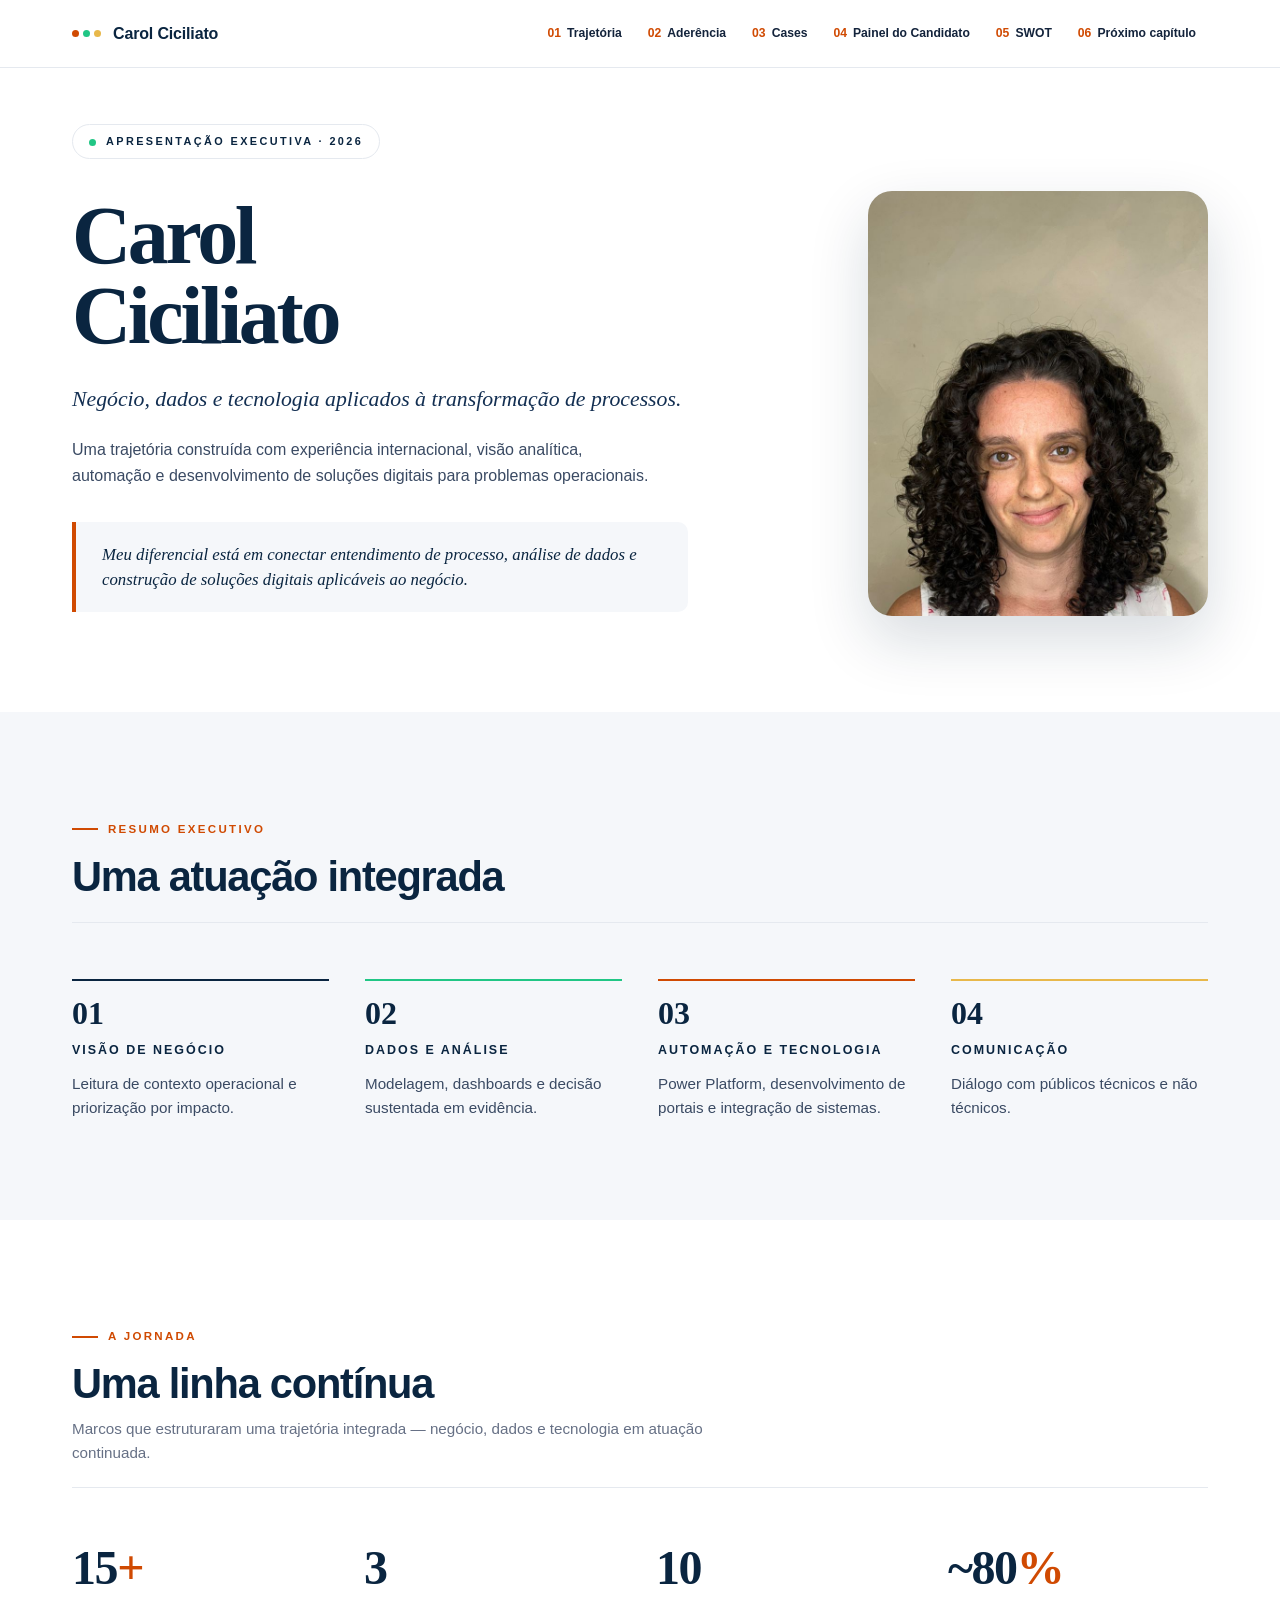
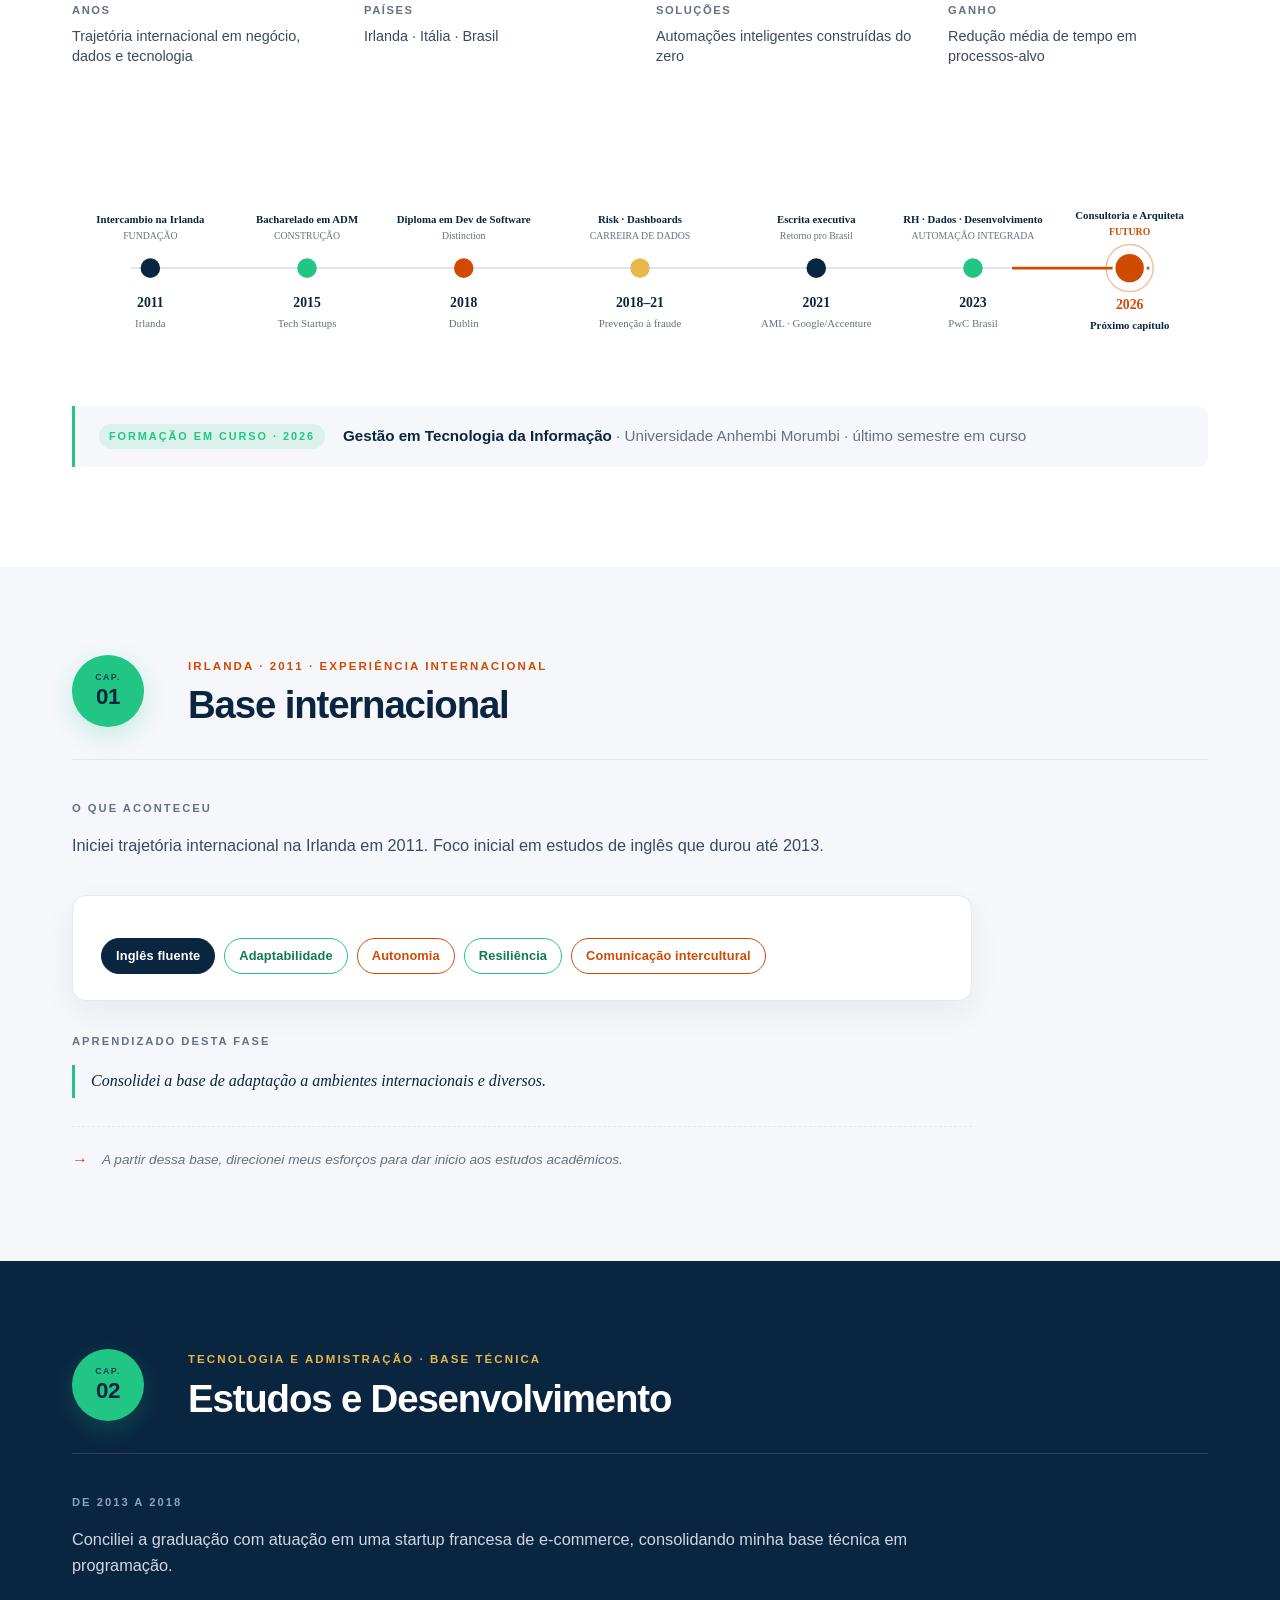
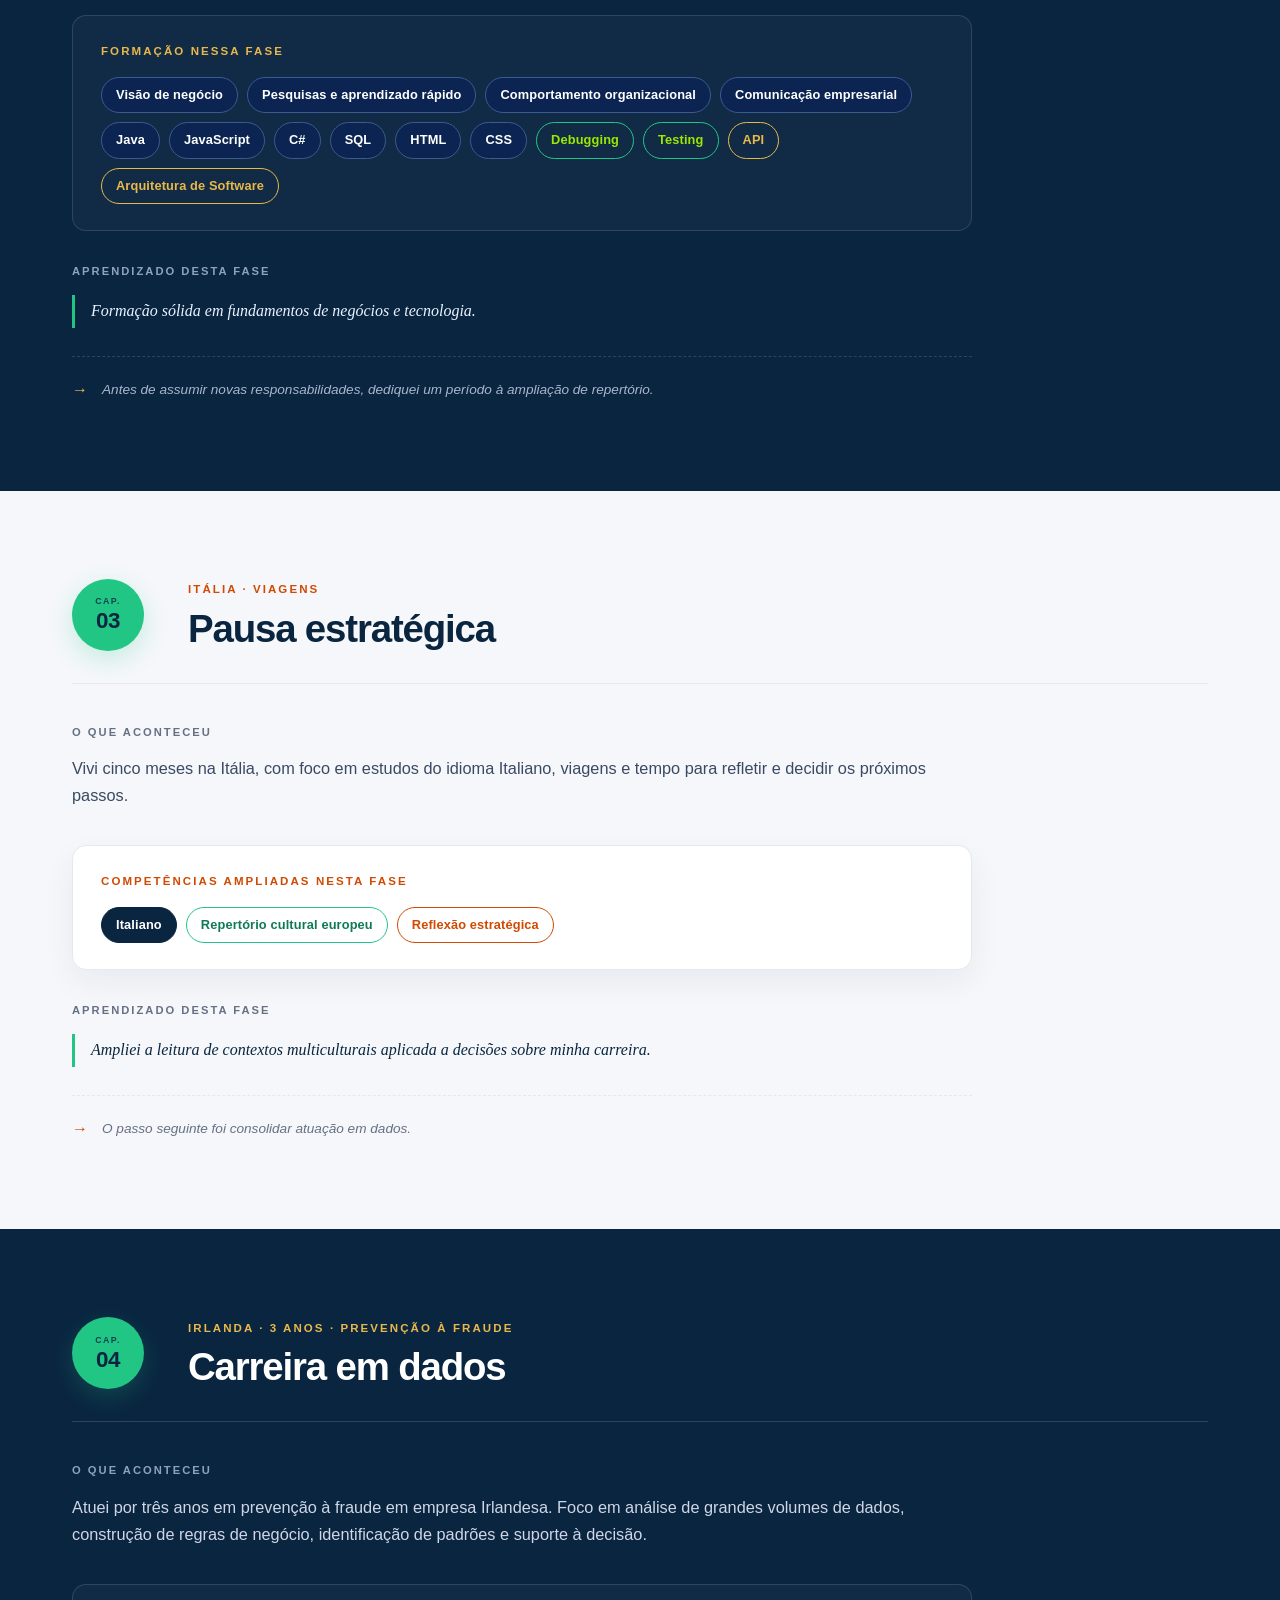
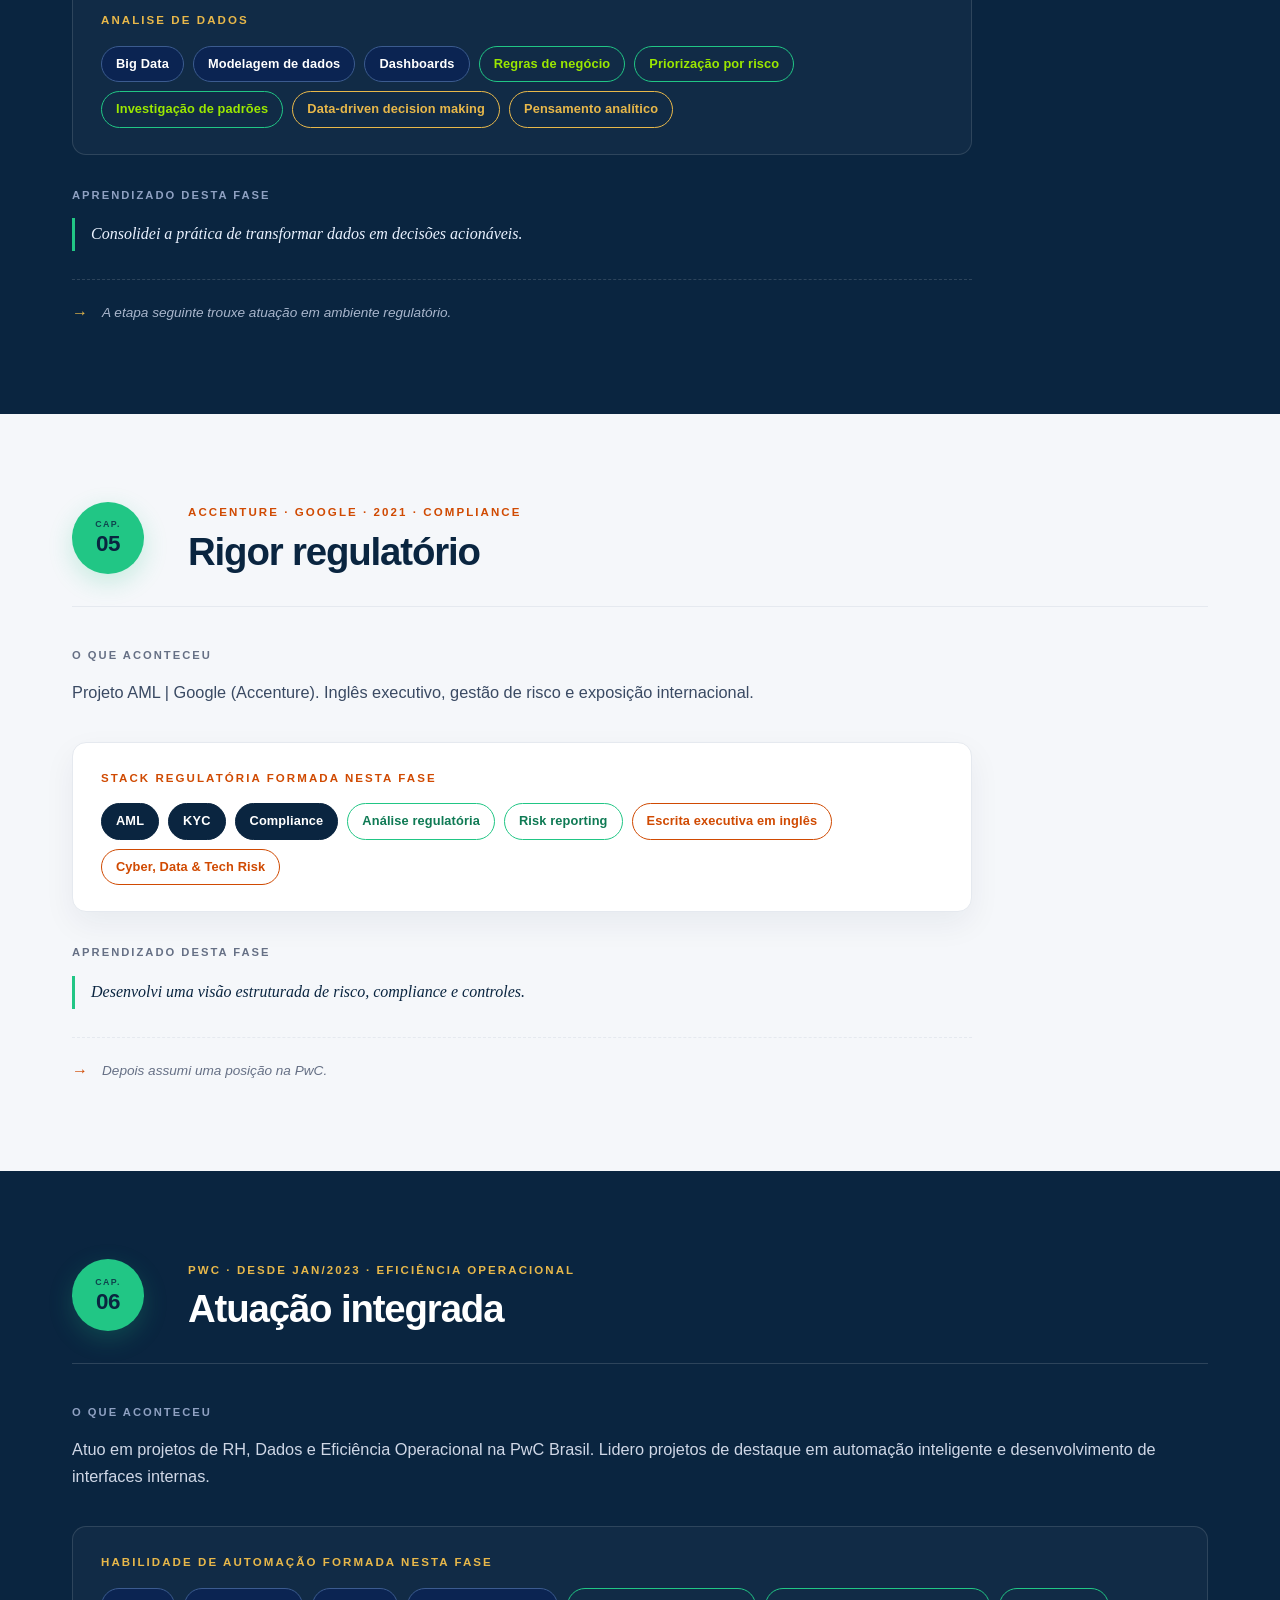
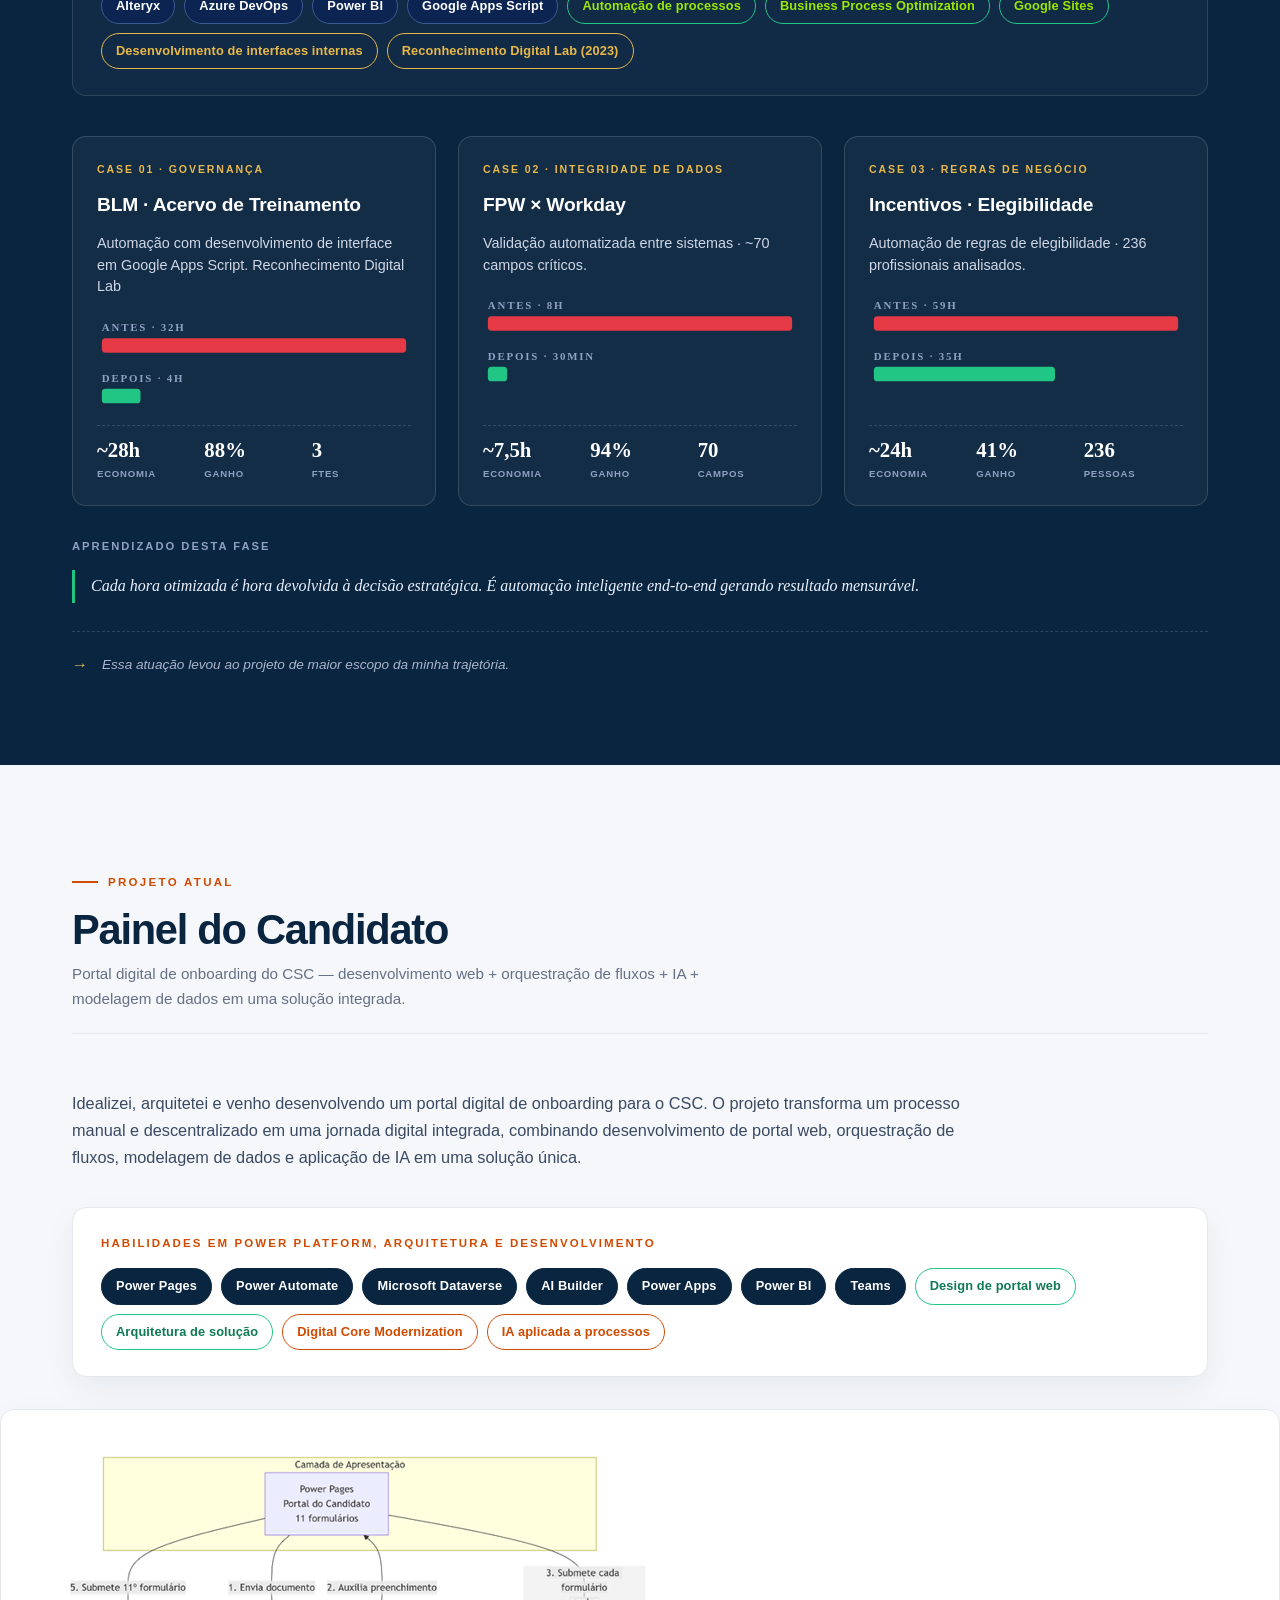
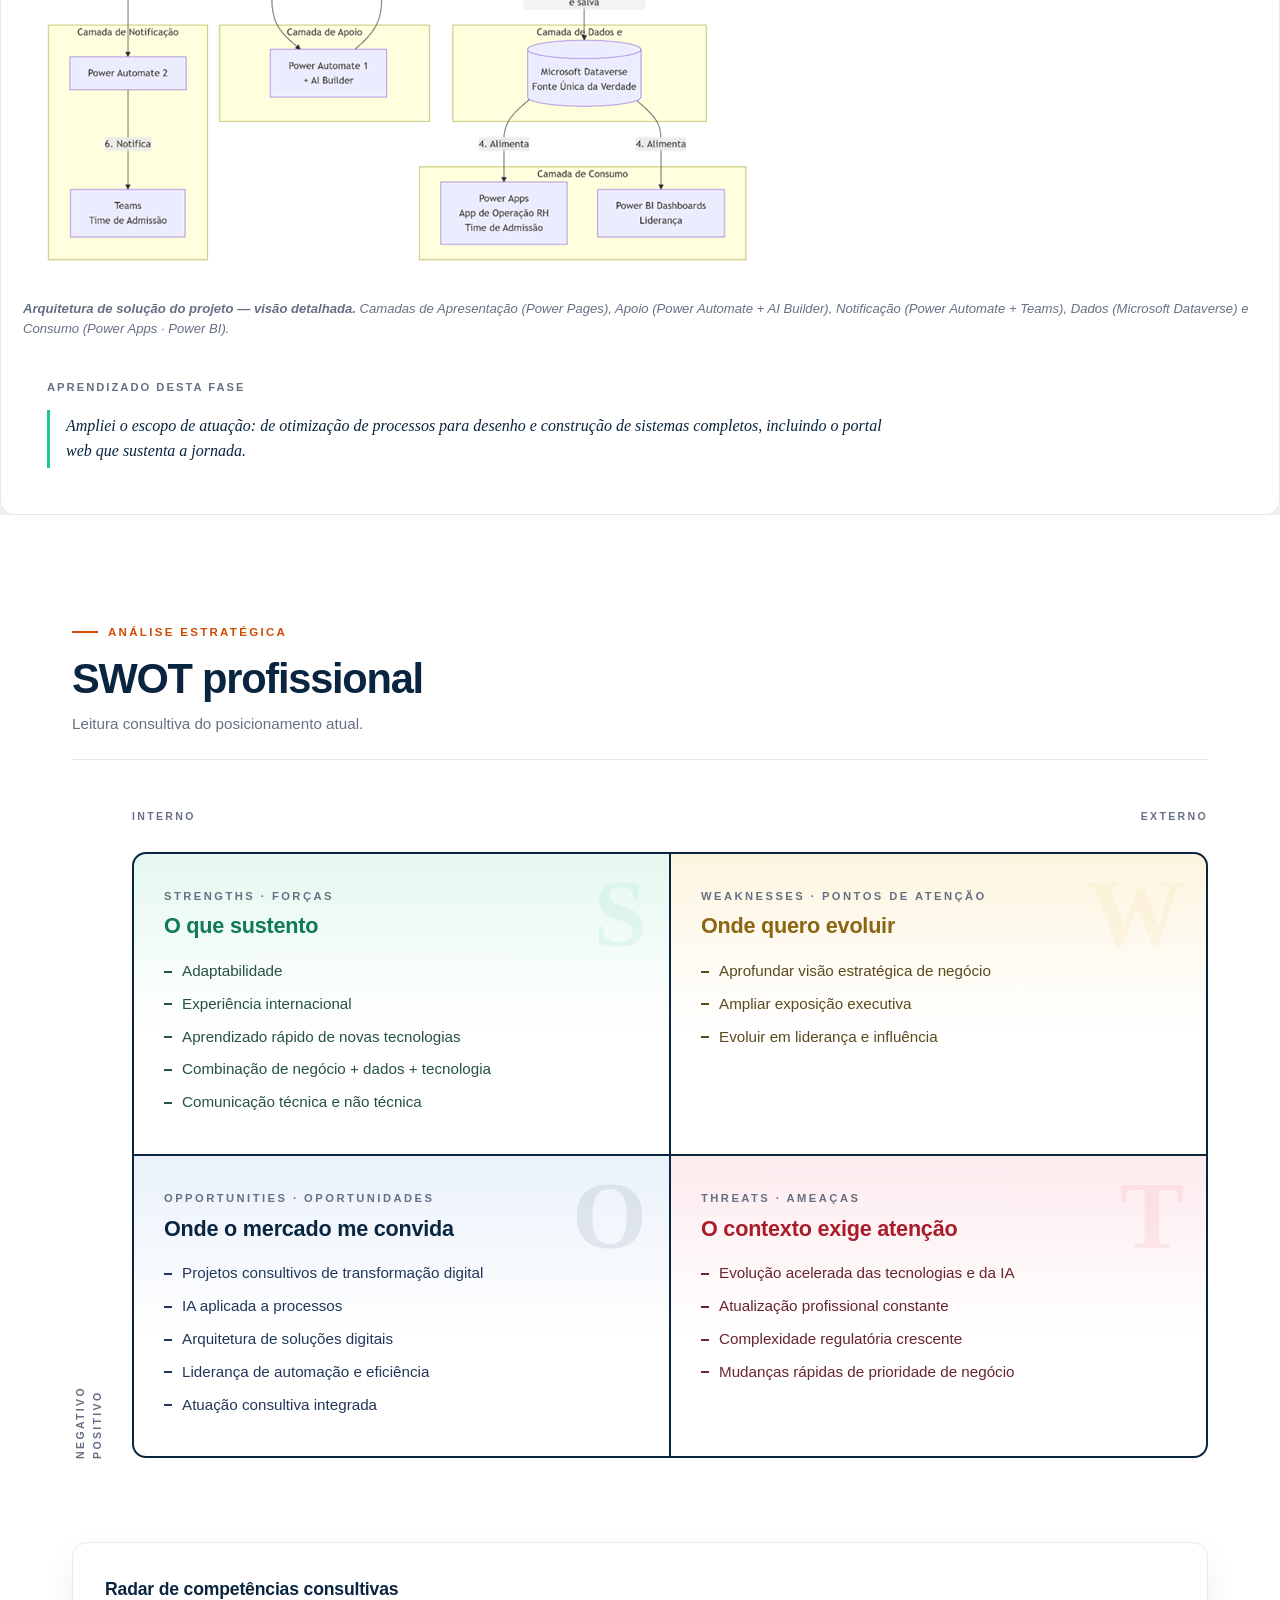
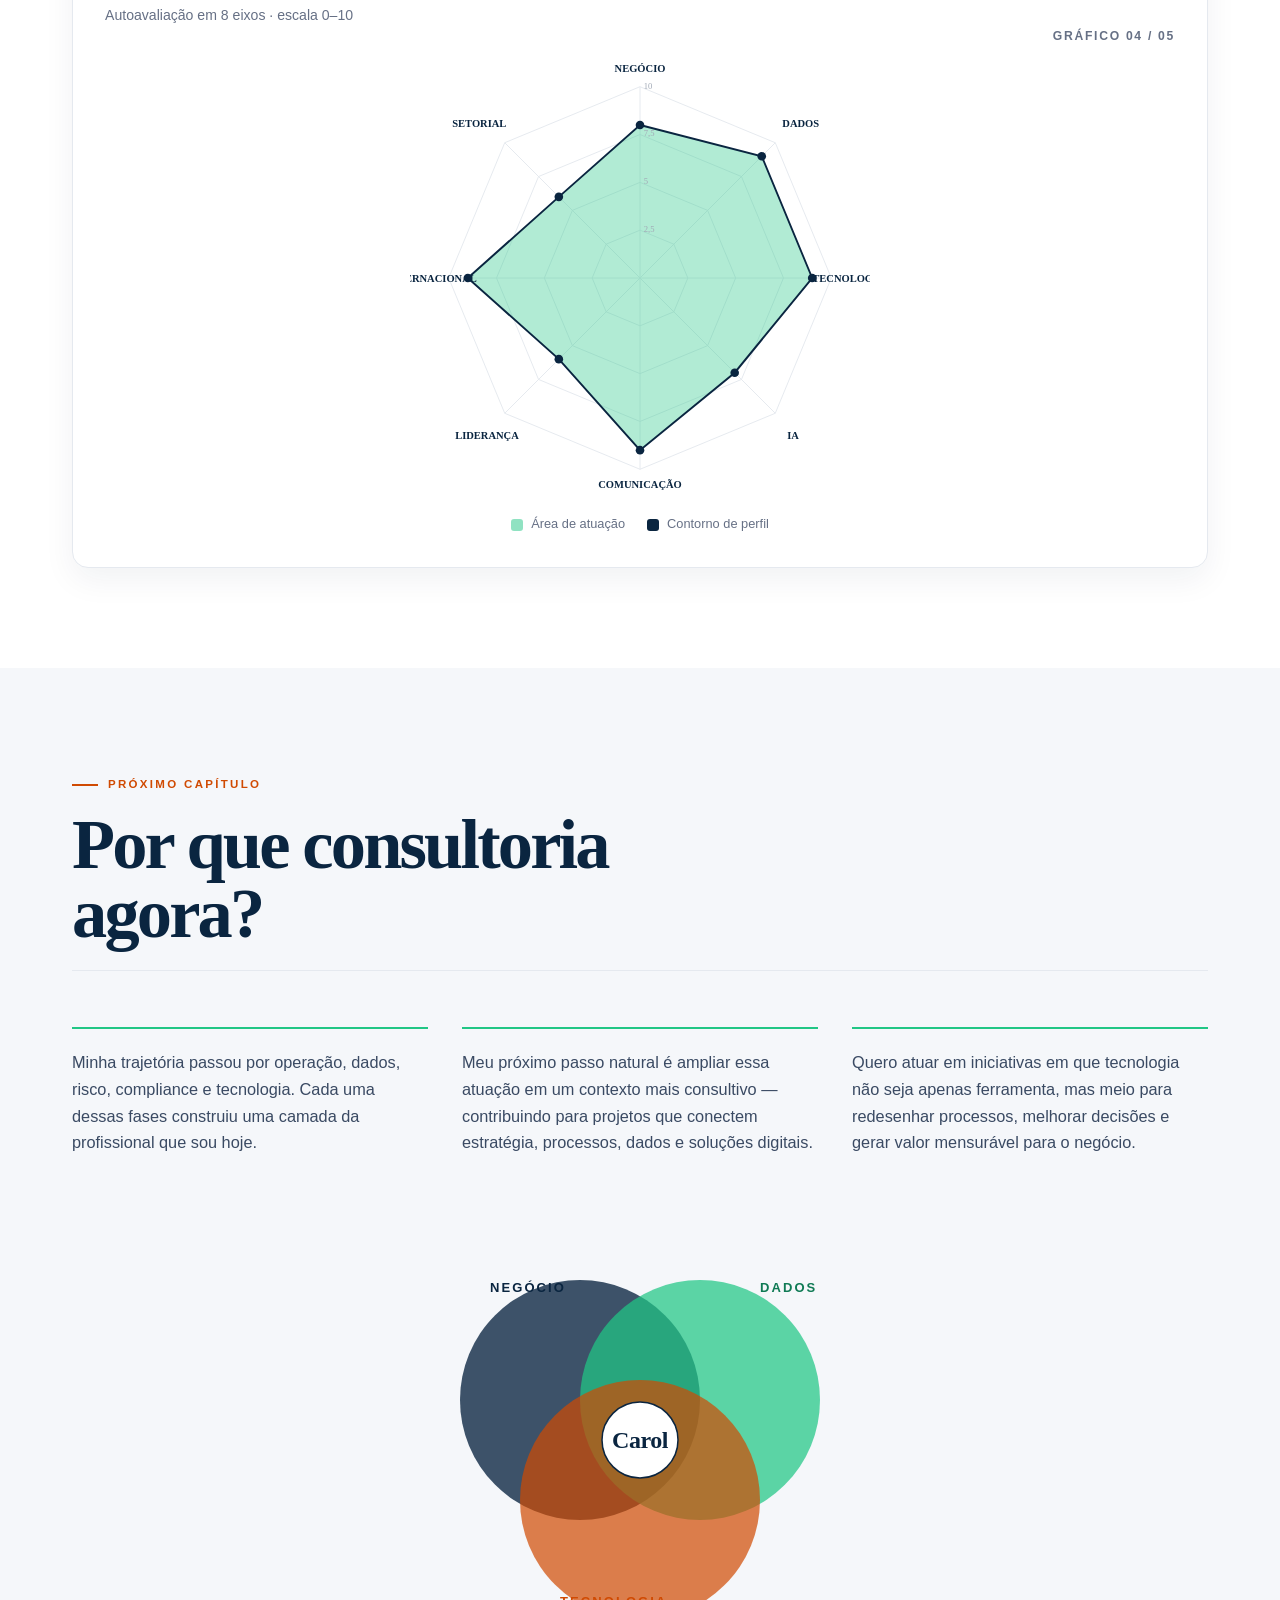
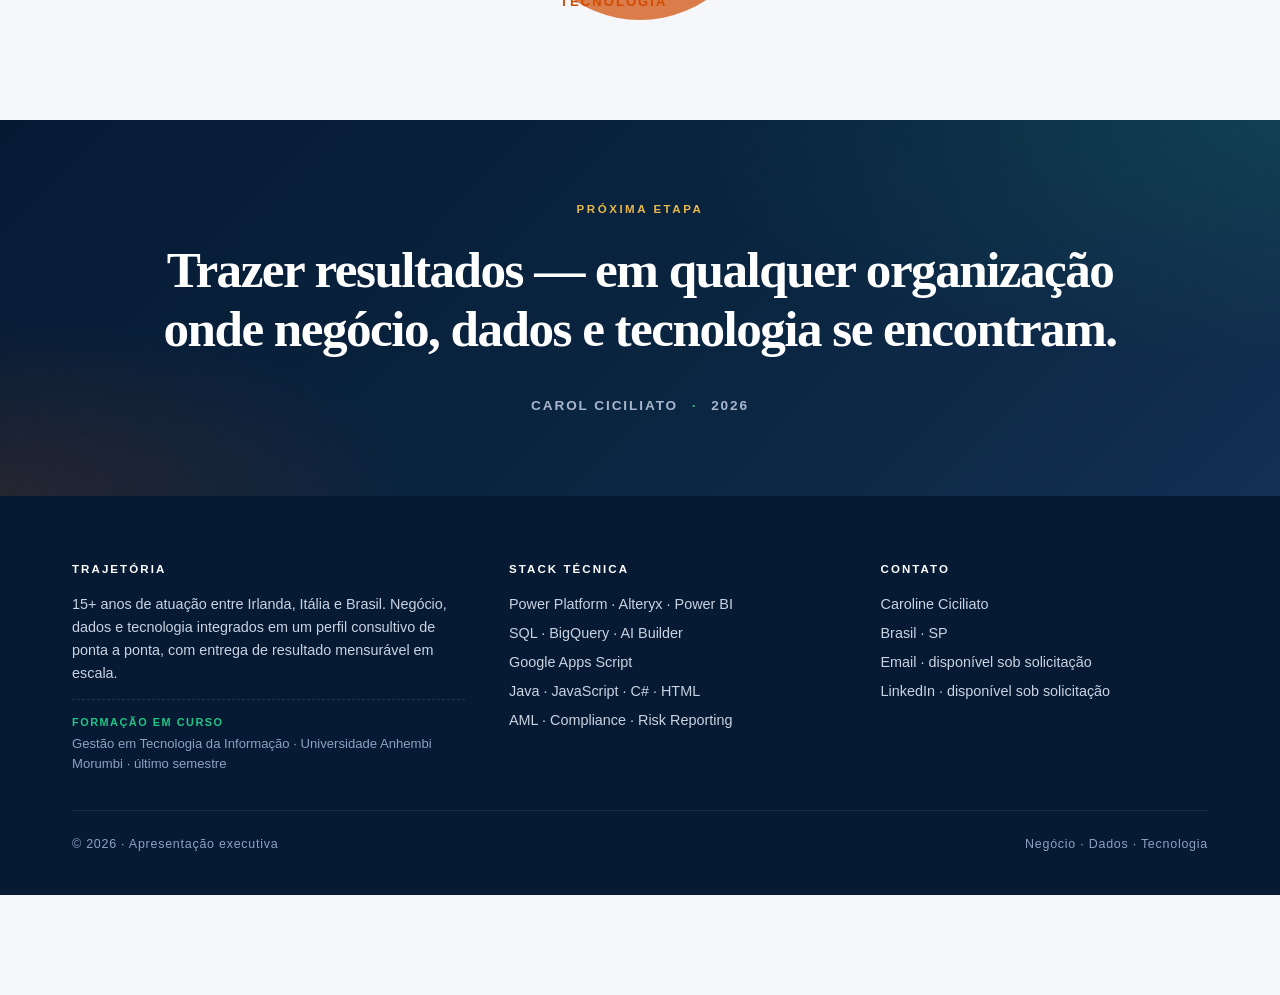
==== index.html @ b3d7b917 "Rename Carol_Ciciliato_Apresentacao_Executiva Advisory.html to index.html" ====
<!DOCTYPE html>
<html lang="pt-BR">
<head>
<meta charset="UTF-8">
<meta name="viewport" content="width=device-width, initial-scale=1.0">
<title>Carol Ciciliato  Apresentação Executiva</title>
<style>
:root{
  --navy:#0A2540;--navy-deep:#061a34;--navy-soft:#132f52;--ink:#13233b;
  --coral:#D04A02;--green:#21C685;--red:#E63946;--gold:#E8B84A;
  --line:#E5E9EF;--fog:#F5F7FA;--white:#FFFFFF;--muted:#667085;
  --shadow:0 12px 32px rgba(10,37,64,.06);
  --shadow-lg:0 24px 60px rgba(10,37,64,.10);
}
*{box-sizing:border-box;margin:0;padding:0}
html{scroll-behavior:smooth}
body{font-family:Inter,"Segoe UI",-apple-system,BlinkMacSystemFont,sans-serif;color:var(--ink);background:var(--white);line-height:1.6;-webkit-font-smoothing:antialiased}
.container{max-width:1200px;margin-inline:auto;padding:0 32px}
section{padding:100px 0}
img{max-width:100%;display:block}

header.top{position:sticky;top:0;z-index:80;height:68px;background:rgba(255,255,255,.9);backdrop-filter:saturate(160%) blur(14px);-webkit-backdrop-filter:saturate(160%) blur(14px);border-bottom:1px solid var(--line)}
header.top .inner{height:100%;display:flex;align-items:center;justify-content:space-between;gap:24px;max-width:1200px;margin-inline:auto;padding:0 32px}
.brand{display:flex;align-items:center;gap:12px;font-weight:800;letter-spacing:-.01em;color:var(--navy);font-size:1rem}
.brand-dots{display:inline-flex;gap:4px}
.brand-dots i{width:7px;height:7px;border-radius:50%;display:inline-block}
.brand-dots i:nth-child(1){background:var(--coral)}
.brand-dots i:nth-child(2){background:var(--green)}
.brand-dots i:nth-child(3){background:var(--gold)}
nav.menu{display:flex;gap:2px;flex-wrap:wrap}
nav.menu a{text-decoration:none;color:var(--ink);font-size:.76rem;font-weight:600;padding:8px 12px;border-radius:999px;transition:background .18s ease, color .18s ease}
nav.menu a:hover{background:var(--navy);color:#fff}
nav.menu a .num{color:var(--coral);font-weight:800;margin-right:6px}
nav.menu a:hover .num{color:var(--gold)}
@media(max-width:1080px){nav.menu{display:none}}

h1.hero-title{font-family:"Playfair Display",Georgia,serif;font-size:clamp(3.4rem,6.4vw,5.5rem);font-weight:700;letter-spacing:-.04em;color:var(--navy);line-height:.98}
h2.section-title{font-size:clamp(1.9rem,3.5vw,2.6rem);font-weight:750;letter-spacing:-.03em;color:var(--navy);line-height:1.08}
.section-dark h2.section-title{color:#fff}
h3{font-size:1.25rem;font-weight:700;letter-spacing:-.01em;color:var(--navy)}
.eyebrow{text-transform:uppercase;letter-spacing:.18em;font-size:.72rem;font-weight:800;color:var(--muted)}

.section-head{display:flex;align-items:flex-end;justify-content:space-between;gap:32px;margin-bottom:56px;padding-bottom:22px;border-bottom:1px solid var(--line)}
.section-dark .section-head{border-bottom-color:rgba(255,255,255,.14)}
.section-head .left{flex:1;min-width:0}
.section-head .kicker{display:inline-flex;align-items:center;gap:10px;color:var(--coral);text-transform:uppercase;letter-spacing:.2em;font-size:.72rem;font-weight:800;margin-bottom:16px}
.section-dark .section-head .kicker{color:var(--gold)}
.section-head .kicker::before{content:"";width:26px;height:2px;background:currentColor;display:inline-block}
.section-head .sub{margin-top:10px;color:var(--muted);font-size:.95rem;max-width:640px}
.section-dark .section-head .sub{color:#a9b6cc}

section.hero{padding:56px 0 96px;background:#fff}
.hero-eyebrow{display:inline-block;padding:8px 16px;border:1px solid var(--line);border-radius:999px;text-transform:uppercase;letter-spacing:.22em;font-size:.68rem;font-weight:700;color:var(--navy);margin-bottom:32px}
.hero-eyebrow .dot{display:inline-block;width:7px;height:7px;border-radius:50%;background:var(--green);margin-right:10px;vertical-align:middle}
.hero-grid{display:grid;grid-template-columns:1.35fr 1fr;gap:64px;align-items:center}
@media(max-width:900px){.hero-grid{grid-template-columns:1fr;gap:44px}}
.hero-sub{font-family:"Playfair Display",Georgia,serif;font-style:italic;font-size:clamp(1.15rem,1.7vw,1.45rem);color:var(--navy-soft);margin-top:28px;max-width:620px;line-height:1.4}
.hero-copy{margin-top:22px;color:#3a4a63;font-size:1rem;line-height:1.65;max-width:580px}
.hero-quote{margin-top:32px;padding:20px 26px;border-left:4px solid var(--coral);background:var(--fog);border-radius:0 10px 10px 0;font-family:"Playfair Display",Georgia,serif;font-style:italic;font-size:1.05rem;color:var(--navy);line-height:1.5;max-width:640px}
.hero-photo{width:min(340px,100%);aspect-ratio:4/5;border-radius:24px;overflow:hidden;box-shadow:0 24px 60px rgba(10,37,64,.16);background:var(--fog);position:relative;margin-left:auto}
.hero-photo img{width:100%;height:100%;object-fit:cover;object-position:50% 15%;transform:scale(1.65);transform-origin:50% 12%}

section.pilares{background:var(--fog)}
.pilares-grid{display:grid;grid-template-columns:repeat(4,1fr);gap:36px}
@media(max-width:900px){.pilares-grid{grid-template-columns:repeat(2,1fr);gap:28px}}
@media(max-width:520px){.pilares-grid{grid-template-columns:1fr}}
.pilar{padding-top:16px;border-top:2px solid}
.pilar.p1{border-color:var(--navy)}
.pilar.p2{border-color:var(--green)}
.pilar.p3{border-color:var(--coral)}
.pilar.p4{border-color:var(--gold)}
.pilar .n{font-family:"Playfair Display",serif;font-size:2rem;font-weight:700;color:var(--navy);line-height:1;margin-bottom:12px}
.pilar .t{text-transform:uppercase;letter-spacing:.16em;font-size:.78rem;font-weight:800;color:var(--navy);margin-bottom:12px}
.pilar .d{color:#3a4a63;font-size:.95rem;line-height:1.55}

section.jornada{background:#fff}
.kpi-row{display:grid;grid-template-columns:repeat(4,1fr);gap:32px;margin-bottom:64px}
@media(max-width:820px){.kpi-row{grid-template-columns:repeat(2,1fr);gap:24px}}
.kpi .num{font-family:"Playfair Display",Georgia,serif;font-size:clamp(2.3rem,3.8vw,3rem);font-weight:700;letter-spacing:-.03em;color:var(--navy);line-height:1}
.kpi .num .plus{color:var(--coral)}
.kpi .lbl{text-transform:uppercase;letter-spacing:.14em;font-size:.7rem;font-weight:700;color:var(--muted);margin-top:10px}
.kpi .desc{margin-top:6px;font-size:.9rem;color:#3a4a63;line-height:1.4}
.timeline-wrap{overflow-x:auto;padding-bottom:8px}
.timeline-svg{min-width:1080px;width:100%;height:auto;display:block}

/* Nota editorial · formação em curso */
.edu-note{
  margin-top:32px;
  padding:18px 24px;
  border-left:3px solid var(--green);
  background:var(--fog);
  border-radius:0 10px 10px 0;
  display:flex;
  align-items:center;
  gap:18px;
  flex-wrap:wrap;
}
.edu-note .edu-tag{
  text-transform:uppercase;
  letter-spacing:.18em;
  font-size:.68rem;
  font-weight:800;
  color:var(--green);
  background:rgba(33,198,133,.12);
  padding:4px 10px;
  border-radius:999px;
  white-space:nowrap;
}
.edu-note .edu-txt{
  font-size:.95rem;
  color:var(--navy);
  font-weight:600;
  line-height:1.5;
}
.edu-note .edu-txt em{color:var(--muted);font-style:normal;font-weight:500}

section.chapter{padding:88px 0}
section.chapter.dark{background:var(--navy);color:#e9eef7}
section.chapter.fog{background:var(--fog)}
.ch-head{display:grid;grid-template-columns:88px 1fr;gap:28px;align-items:center;padding-bottom:32px;margin-bottom:40px;border-bottom:1px solid var(--line)}
section.chapter.dark .ch-head{border-bottom-color:rgba(255,255,255,.14)}
.ch-badge{width:72px;height:72px;border-radius:50%;background:var(--green);color:var(--navy);display:flex;flex-direction:column;align-items:center;justify-content:center;line-height:1;box-shadow:0 8px 24px rgba(33,198,133,.22)}
.ch-badge .cap{font-size:.55rem;letter-spacing:.16em;font-weight:800;opacity:.8;margin-bottom:4px}
.ch-badge .n{font-size:1.4rem;font-weight:800;letter-spacing:-.02em}
.ch-eyebrow{text-transform:uppercase;letter-spacing:.18em;font-size:.72rem;font-weight:800;color:var(--coral)}
section.chapter.dark .ch-eyebrow{color:var(--gold)}
.ch-title{margin-top:10px;font-size:clamp(1.9rem,3.6vw,2.4rem);font-weight:750;letter-spacing:-.03em;color:var(--navy);line-height:1.05}
section.chapter.dark .ch-title{color:#fff}

.ch-body{max-width:900px}
.ch-body .lbl{text-transform:uppercase;letter-spacing:.18em;font-size:.7rem;font-weight:800;color:var(--muted);margin-bottom:14px;margin-top:32px}
section.chapter.dark .ch-body .lbl{color:#8fa1c2}
.ch-body p.aconteceu{font-size:1.02rem;color:#3a4a63;line-height:1.65}
section.chapter.dark .ch-body p.aconteceu{color:#cfd7e6}
.ch-body .quote{border-left:3px solid var(--green);padding:4px 0 4px 16px;font-style:italic;color:var(--navy);font-size:1rem;line-height:1.55;font-family:"Playfair Display",Georgia,serif}
section.chapter.dark .ch-body .quote{color:#eaf2ff}
.bridge{padding:20px 0 0;margin-top:28px;border-top:1px dashed var(--line);display:flex;align-items:center;gap:14px;color:var(--muted);font-size:.85rem;font-style:italic}
section.chapter.dark .bridge{border-top-color:rgba(255,255,255,.14);color:#a9b6cc}
.bridge::before{content:"→";color:var(--coral);font-style:normal;font-weight:800;font-size:1rem}
section.chapter.dark .bridge::before{color:var(--gold)}

.chips-block{margin-top:8px;padding:26px 28px;border-radius:14px}
.chips-block.light{background:#fff;border:1px solid var(--line);box-shadow:var(--shadow)}
.chips-block.dark{background:rgba(255,255,255,.03);border:1px solid rgba(255,255,255,.12)}
.chips-block .lbl-head{text-transform:uppercase;letter-spacing:.18em;font-size:.72rem;font-weight:800;margin-bottom:16px}
.chips-block.light .lbl-head{color:var(--coral)}
.chips-block.dark .lbl-head{color:var(--gold)}
.chips{display:flex;flex-wrap:wrap;gap:9px}
.chip{padding:7px 14px;border-radius:999px;font-size:.8rem;font-weight:700;letter-spacing:.01em;border:1.5px solid;transition:transform .15s ease}
.chip:hover{transform:translateY(-1px)}
.chips-block.light .chip.nv{background:var(--navy);color:#fff;border-color:var(--navy)}
.chips-block.light .chip.gr{background:transparent;color:#0f7a54;border-color:var(--green)}
.chips-block.light .chip.co{background:transparent;color:var(--coral);border-color:var(--coral)}
.chips-block.dark .chip.nv{background:#0b2452;color:#fff;border-color:#3b5b8f}
.chips-block.dark .chip.gr{background:transparent;color:#9BE800;border-color:var(--green)}
.chips-block.dark .chip.co{background:transparent;color:#E8B84A;border-color:var(--gold)}

.cases-grid{display:grid;grid-template-columns:repeat(3,1fr);gap:22px;margin-top:40px}
@media(max-width:960px){.cases-grid{grid-template-columns:1fr}}
.case-card{border:1px solid rgba(255,255,255,.14);border-radius:14px;padding:24px;background:rgba(255,255,255,.04);display:flex;flex-direction:column;gap:12px}
.case-card .cat{text-transform:uppercase;letter-spacing:.18em;font-size:.66rem;font-weight:800;color:var(--gold)}
.case-card h3{font-size:1.2rem;color:#fff}
.case-card .desc{color:#cfd7e6;font-size:.9rem;line-height:1.5}
.case-metrics{display:grid;grid-template-columns:1fr 1fr 1fr;gap:8px;margin-top:auto;padding-top:14px;border-top:1px dashed rgba(255,255,255,.14)}
.case-metrics .m .v{font-family:"Playfair Display",serif;font-weight:700;font-size:1.3rem;color:#fff;line-height:1}
.case-metrics .m .l{text-transform:uppercase;letter-spacing:.08em;font-size:.6rem;font-weight:700;color:#8fa1c2;margin-top:5px}

.exec-table-wrap{margin-top:40px;padding:30px;border:1px solid rgba(255,255,255,.14);border-radius:14px;background:rgba(255,255,255,.03)}
.exec-table-wrap .head{display:flex;justify-content:space-between;align-items:flex-end;gap:16px;margin-bottom:18px;flex-wrap:wrap}
.exec-table-wrap h3{color:#fff;font-size:1.05rem}
.exec-table-wrap .sub{color:#a9b6cc;font-size:.86rem;margin-top:4px}
.exec-table-wrap .side{font-size:.74rem;color:#a9b6cc;text-transform:uppercase;letter-spacing:.14em;font-weight:700}
.exec-table{width:100%;border-collapse:collapse;font-family:Inter,sans-serif}
.exec-table thead th{text-align:left;font-size:.7rem;letter-spacing:.16em;text-transform:uppercase;color:#8fa1c2;border-bottom:1px solid rgba(255,255,255,.14);padding:14px 12px;font-weight:800}
.exec-table tbody td{padding:14px 12px;font-size:.94rem;color:#e9eef7;border-bottom:1px solid rgba(255,255,255,.08)}
.exec-table tbody tr:last-child td{border-bottom:none}
.exec-table .cn{font-weight:700;color:#fff}
.exec-table .bl{color:#ff5e6b;font-weight:700;text-align:right}
.exec-table .rs{color:#4bdba1;font-weight:700;text-align:right}
.exec-table .rd{font-family:"Playfair Display",serif;font-size:1.1rem;font-weight:700;color:var(--gold);text-align:right}
.exec-agg{margin-top:18px;padding:18px 20px;background:rgba(232,184,74,.1);border:1px solid rgba(232,184,74,.28);border-radius:10px;color:#e9eef7;font-size:.95rem;font-weight:600}
.exec-agg strong{color:var(--gold);font-family:"Playfair Display",serif;font-weight:700}

section.painel{background:var(--fog)}
.painel-narr{max-width:900px;color:#3a4a63;font-size:1.02rem;line-height:1.65}
.blueprint{background:#fff;border:1px solid var(--line);border-radius:14px;padding:28px;box-shadow:var(--shadow);margin-top:40px}
.bp-head{margin-bottom:20px}
.bp-head .lbl-head{text-transform:uppercase;letter-spacing:.18em;font-size:.72rem;font-weight:800;color:var(--coral)}
.bp-head h3{margin-top:6px;font-size:1.15rem}
.bp-head .sub{color:var(--muted);font-size:.88rem;margin-top:4px}
.bp-caption{margin-top:16px;font-size:.82rem;color:var(--muted);font-style:italic;line-height:1.5;text-align:center;padding-top:14px;border-top:1px dashed var(--line)}

.arch-frame{background:#fff;border:1px solid var(--line);border-radius:14px;padding:22px;box-shadow:var(--shadow);margin-top:32px}
.arch-frame img{border-radius:8px}
.arch-caption{margin-top:14px;font-size:.82rem;color:var(--muted);font-style:italic;line-height:1.5}

section.aderencia{background:var(--navy);color:#e9eef7}
.aderencia-tbl{width:100%;border-collapse:collapse;font-family:Inter,sans-serif;margin-top:8px}
.aderencia-tbl thead th{text-align:left;font-size:.72rem;letter-spacing:.16em;text-transform:uppercase;color:var(--gold);border-bottom:1px solid rgba(255,255,255,.18);padding:16px 12px;font-weight:800}
.aderencia-tbl tbody td{padding:22px 12px;border-bottom:1px solid rgba(255,255,255,.08);vertical-align:top}
.aderencia-tbl tbody tr:last-child td{border-bottom:none}
.aderencia-tbl .num{color:var(--coral);font-family:"Playfair Display",serif;font-weight:700;font-size:1.15rem;width:56px}
.aderencia-tbl .tema{font-weight:800;color:#fff;font-size:1.02rem;letter-spacing:-.01em;width:34%}
.aderencia-tbl .evid{color:#cfd7e6;font-size:.95rem;line-height:1.55}

section.swot{background:#fff}
.swot-wrap{position:relative;margin-top:16px}
.swot-axes{position:relative;padding:36px 0 36px 60px}
.swot-axis-x{position:absolute;top:-8px;left:60px;right:0;display:flex;justify-content:space-between;text-transform:uppercase;letter-spacing:.22em;font-size:.66rem;font-weight:800;color:var(--muted)}
.swot-axis-y{position:absolute;left:0;top:36px;bottom:36px;display:flex;flex-direction:column;justify-content:space-between;writing-mode:vertical-rl;transform:rotate(180deg);text-transform:uppercase;letter-spacing:.22em;font-size:.66rem;font-weight:800;color:var(--muted)}
.swot-grid{display:grid;grid-template-columns:1fr 1fr;grid-template-rows:1fr 1fr;gap:2px;background:var(--navy);border:2px solid var(--navy);border-radius:14px;overflow:hidden}
.q{position:relative;padding:34px 30px 30px;min-height:280px;background:#fff}
.q .wm{position:absolute;top:12px;right:22px;font-family:"Playfair Display",serif;font-size:6rem;font-weight:700;line-height:1;opacity:.08;user-select:none}
.q .qtag{text-transform:uppercase;letter-spacing:.22em;font-size:.7rem;font-weight:800;color:var(--muted);margin-bottom:4px}
.q h3.qtitle{font-size:1.35rem;margin-bottom:16px;letter-spacing:-.01em}
.q ul{list-style:none}
.q ul li{position:relative;padding-left:18px;margin-bottom:10px;font-size:.95rem;line-height:1.5;color:#3a4a63}
.q ul li::before{content:"";position:absolute;left:0;top:.7em;width:8px;height:2px;background:currentColor}
.q.s{background:linear-gradient(180deg,#e6f8f0 0%,#fff 60%)}
.q.s .wm{color:var(--green)} .q.s h3.qtitle{color:#0f7a54} .q.s ul li{color:#26523f}
.q.w{background:linear-gradient(180deg,#fdf5e0 0%,#fff 60%)}
.q.w .wm{color:var(--gold)} .q.w h3.qtitle{color:#8a6612} .q.w ul li{color:#5c4a1e}
.q.o{background:linear-gradient(180deg,#eaf1fb 0%,#fff 60%)}
.q.o .wm{color:var(--navy)} .q.o h3.qtitle{color:var(--navy)} .q.o ul li{color:#22375a}
.q.t{background:linear-gradient(180deg,#fdebee 0%,#fff 60%)}
.q.t .wm{color:var(--red)} .q.t h3.qtitle{color:#a91d2b} .q.t ul li{color:#67242c}

.radar-panel{border:1px solid var(--line);border-radius:16px;background:#fff;padding:32px;box-shadow:var(--shadow);margin-top:48px}
.radar-panel .head{display:flex;justify-content:space-between;align-items:flex-end;gap:16px;margin-bottom:12px;flex-wrap:wrap}
.radar-panel h3{font-size:1.1rem}
.radar-panel .sub{color:var(--muted);font-size:.88rem;margin-bottom:20px}
.radar-panel .side{font-size:.76rem;color:var(--muted);text-transform:uppercase;letter-spacing:.14em;font-weight:700}
.chart-legend{display:flex;gap:22px;margin-top:16px;font-size:.8rem;color:var(--muted);justify-content:center}
.chart-legend .sw{display:inline-block;width:12px;height:12px;border-radius:3px;margin-right:8px;vertical-align:middle}

section.bizvalue{background:var(--navy);color:#e9eef7}
.bv-grid{display:grid;grid-template-columns:repeat(4,1fr);gap:36px;margin-top:8px}
@media(max-width:900px){.bv-grid{grid-template-columns:repeat(2,1fr)}}
@media(max-width:520px){.bv-grid{grid-template-columns:1fr}}
.bv{padding-top:20px;border-top:2px solid}
.bv:nth-child(1){border-color:var(--gold)}
.bv:nth-child(2){border-color:var(--green)}
.bv:nth-child(3){border-color:var(--coral)}
.bv:nth-child(4){border-color:#fff}
.bv .n{font-family:"Playfair Display",serif;font-size:2rem;font-weight:700;color:#fff;line-height:1;margin-bottom:10px}
.bv .t{text-transform:uppercase;letter-spacing:.16em;font-size:.78rem;font-weight:800;color:#fff;margin-bottom:10px}
.bv .d{color:#cfd7e6;font-size:.95rem;line-height:1.55}

section.closing{background:var(--fog)}
.closing-title{font-family:"Playfair Display",serif;font-size:clamp(2.6rem,5.5vw,4.4rem);font-weight:700;letter-spacing:-.04em;color:var(--navy);line-height:.98}
.closing-paragraphs{display:grid;grid-template-columns:repeat(3,1fr);gap:34px;margin-top:44px}
@media(max-width:820px){.closing-paragraphs{grid-template-columns:1fr}}
.closing-paragraphs p{font-size:1.02rem;color:#3a4a63;line-height:1.65;padding-top:20px;border-top:2px solid var(--green)}
.venn-wrap{margin-top:64px;display:flex;justify-content:center}

.pri-grid{display:grid;grid-template-columns:repeat(4,1fr);gap:36px;margin-top:24px}
@media(max-width:900px){.pri-grid{grid-template-columns:repeat(2,1fr)}}
@media(max-width:520px){.pri-grid{grid-template-columns:1fr}}
.pri{padding-top:20px;border-top:2px solid}
.pri:nth-child(1){border-color:var(--navy)}
.pri:nth-child(2){border-color:var(--green)}
.pri:nth-child(3){border-color:var(--coral)}
.pri:nth-child(4){border-color:var(--gold)}
.pri .n{font-family:"Playfair Display",serif;font-size:1.6rem;font-weight:700;color:var(--navy);line-height:1;margin-bottom:8px}
.pri .t{text-transform:uppercase;letter-spacing:.16em;font-size:.78rem;font-weight:800;color:var(--navy);margin-bottom:8px}
.pri .d{color:#3a4a63;font-size:.9rem;line-height:1.5}

section.cta-strip{background:linear-gradient(135deg,var(--navy-deep) 0%,var(--navy) 55%,var(--navy-soft) 100%);padding:80px 0;color:#fff;position:relative;overflow:hidden}
section.cta-strip::before{content:"";position:absolute;inset:0;background:radial-gradient(1000px 400px at 100% 0%,rgba(33,198,133,.14),transparent 60%),radial-gradient(700px 300px at 0% 100%,rgba(208,74,2,.15),transparent 60%);pointer-events:none}
.cta-strip .inner{position:relative;text-align:center}
.cta-strip .kicker{color:var(--gold);text-transform:uppercase;letter-spacing:.22em;font-size:.72rem;font-weight:800;margin-bottom:22px}
.cta-strip h2{font-family:"Playfair Display",serif;font-size:clamp(2rem,4vw,3.2rem);font-weight:700;letter-spacing:-.03em;line-height:1.15;max-width:960px;margin:0 auto;color:#fff}
.cta-strip .sig{margin-top:36px;font-size:.85rem;color:#a9b6cc;letter-spacing:.14em;text-transform:uppercase;font-weight:700}
.cta-strip .sig .dot{color:var(--green);margin:0 8px}

footer{background:var(--navy-deep);color:#c9d3e2;padding:64px 0 40px}
footer .cols{display:grid;grid-template-columns:1.2fr 1fr 1fr;gap:44px}
@media(max-width:820px){footer .cols{grid-template-columns:1fr}}
footer h5{color:#fff;text-transform:uppercase;letter-spacing:.18em;font-size:.72rem;font-weight:800;margin-bottom:14px}
footer p, footer li{font-size:.9rem;line-height:1.6}
footer ul{list-style:none}
footer li{margin-bottom:6px}
footer .mark{margin-top:36px;padding-top:24px;border-top:1px solid rgba(255,255,255,.08);color:#8fa1c2;font-size:.78rem;letter-spacing:.06em;display:flex;justify-content:space-between;flex-wrap:wrap;gap:12px}
footer .edu-footer{margin-top:14px;padding-top:14px;border-top:1px dashed rgba(255,255,255,.12);font-size:.82rem;color:#8fa1c2;line-height:1.5}
footer .edu-footer strong{color:var(--green);text-transform:uppercase;letter-spacing:.14em;font-size:.68rem;font-weight:800;display:block;margin-bottom:4px}
</style>
</head>
<body>

<header class="top">
  <div class="inner">
    <div class="brand"><span class="brand-dots"><i></i><i></i><i></i></span>Carol Ciciliato</div>
    <nav class="menu">
      <a href="#trajetoria"><span class="num">01</span>Trajetória</a>
      <a href="#aderencia"><span class="num">02</span>Aderência</a>
      <a href="#cases"><span class="num">03</span>Cases</a>
      <a href="#painel"><span class="num">04</span>Painel do Candidato</a>
      <a href="#swot"><span class="num">05</span>SWOT</a>
      <a href="#futuro"><span class="num">06</span>Próximo capítulo</a>
    </nav>
  </div>
</header>

<section class="hero">
  <div class="container">
    <div class="hero-eyebrow"><span class="dot"></span>Apresentação Executiva · 2026</div>
    <div class="hero-grid">
      <div>
        <h1 class="hero-title">Carol<br>Ciciliato</h1>
        <p class="hero-sub">Negócio, dados e tecnologia aplicados à transformação de processos.</p>
        <p class="hero-copy">Uma trajetória construída com experiência internacional, visão analítica, automação e desenvolvimento de soluções digitais para problemas operacionais.</p>
        <div class="hero-quote">Meu diferencial está em conectar entendimento de processo, análise de dados e construção de soluções digitais aplicáveis ao negócio.</div>
      </div>
      <div class="hero-photo"><img src="[data-uri]" alt="Carol Ciciliato"></div>
    </div>
  </div>
</section>

<section class="pilares">
  <div class="container">
    <div class="section-head"><div class="left"><div class="kicker">Resumo executivo</div><h2 class="section-title">Uma atuação integrada</h2></div></div>
    <div class="pilares-grid">
      <div class="pilar p1"><div class="n">01</div><div class="t">Visão de negócio</div><div class="d">Leitura de contexto operacional e priorização por impacto.</div></div>
      <div class="pilar p2"><div class="n">02</div><div class="t">Dados e análise</div><div class="d">Modelagem, dashboards e decisão sustentada em evidência.</div></div>
      <div class="pilar p3"><div class="n">03</div><div class="t">Automação e tecnologia</div><div class="d">Power Platform, desenvolvimento de portais e integração de sistemas.</div></div>
      <div class="pilar p4"><div class="n">04</div><div class="t">Comunicação</div><div class="d">Diálogo com públicos técnicos e não técnicos.</div></div>
    </div>
  </div>
</section>

<section id="trajetoria" class="jornada">
  <div class="container">
    <div class="section-head"><div class="left"><div class="kicker">A jornada</div><h2 class="section-title">Uma linha contínua</h2><div class="sub">Marcos que estruturaram uma trajetória integrada — negócio, dados e tecnologia em atuação continuada.</div></div></div>
    <div class="kpi-row">
      <div class="kpi"><div class="num">15<span class="plus">+</span></div><div class="lbl">Anos</div><div class="desc">Trajetória internacional em negócio, dados e tecnologia</div></div>
      <div class="kpi"><div class="num">3</div><div class="lbl">Países</div><div class="desc">Irlanda · Itália · Brasil</div></div>
      <div class="kpi"><div class="num">10</div><div class="lbl">Soluções</div><div class="desc">Automações inteligentes construídas do zero</div></div>
      <div class="kpi"><div class="num">~80<span class="plus">%</span></div><div class="lbl">Ganho</div><div class="desc">Redução média de tempo em processos-alvo</div></div>
    </div>
    <div class="timeline-wrap">
      <svg class="timeline-svg" viewBox="0 0 1160 240" xmlns="http://www.w3.org/2000/svg" role="img" aria-label="Linha do tempo 2011-2026">
        <line x1="60" y1="140" x2="1100" y2="140" stroke="#dfe6ef" stroke-width="2"/>
        <line x1="960" y1="140" x2="1100" y2="140" stroke="#D04A02" stroke-width="3"/>
        <g><circle cx="80" cy="140" r="10" fill="#0A2540"/>
          <text x="80" y="180" text-anchor="middle" font-family="Inter" font-size="14" font-weight="800" fill="#0A2540">2011</text>
          <text x="80" y="200" text-anchor="middle" font-family="Inter" font-size="11" fill="#667085">Irlanda</text>
          <text x="80" y="110" text-anchor="middle" font-family="Inter" font-size="10" fill="#667085">FUNDAÇÃO</text>
          <text x="80" y="94" text-anchor="middle" font-family="Inter" font-size="11" font-weight="700" fill="#0A2540">Intercambio na Irlanda</text></g>
        <g><circle cx="240" cy="140" r="10" fill="#21C685"/>
          <text x="240" y="180" text-anchor="middle" font-family="Inter" font-size="14" font-weight="800" fill="#0A2540">2015</text>
          <text x="240" y="200" text-anchor="middle" font-family="Inter" font-size="11" fill="#667085">Tech Startups</text>
          <text x="240" y="110" text-anchor="middle" font-family="Inter" font-size="10" fill="#667085">CONSTRUÇÃO</text>
          <text x="240" y="94" text-anchor="middle" font-family="Inter" font-size="11" font-weight="700" fill="#0A2540">Bacharelado em ADM</text></g>
        <g><circle cx="400" cy="140" r="10" fill="#D04A02"/>
          <text x="400" y="180" text-anchor="middle" font-family="Inter" font-size="14" font-weight="800" fill="#0A2540">2018</text>
          <text x="400" y="200" text-anchor="middle" font-family="Inter" font-size="11" fill="#667085">Dublin</text>
          <text x="400" y="110" text-anchor="middle" font-family="Inter" font-size="10" fill="#667085">Distinction</text>
          <text x="400" y="94" text-anchor="middle" font-family="Inter" font-size="11" font-weight="700" fill="#0A2540">Diploma em Dev de Software</text></g>
        <g><circle cx="580" cy="140" r="10" fill="#E8B84A"/>
          <text x="580" y="180" text-anchor="middle" font-family="Inter" font-size="14" font-weight="800" fill="#0A2540">2018–21</text>
          <text x="580" y="200" text-anchor="middle" font-family="Inter" font-size="11" fill="#667085">Prevenção à fraude</text>
          <text x="580" y="110" text-anchor="middle" font-family="Inter" font-size="10" fill="#667085">CARREIRA DE DADOS</text>
          <text x="580" y="94" text-anchor="middle" font-family="Inter" font-size="11" font-weight="700" fill="#0A2540">Risk · Dashboards</text></g>
        <g><circle cx="760" cy="140" r="10" fill="#0A2540"/>
          <text x="760" y="180" text-anchor="middle" font-family="Inter" font-size="14" font-weight="800" fill="#0A2540">2021</text>
          <text x="760" y="200" text-anchor="middle" font-family="Inter" font-size="11" fill="#667085">AML · Google/Accenture</text>
          <text x="760" y="110" text-anchor="middle" font-family="Inter" font-size="10" fill="#667085">Retorno pro Brasil</text>
          <text x="760" y="94" text-anchor="middle" font-family="Inter" font-size="11" font-weight="700" fill="#0A2540">Escrita executiva</text></g>
        <g><circle cx="920" cy="140" r="10" fill="#21C685"/>
          <text x="920" y="180" text-anchor="middle" font-family="Inter" font-size="14" font-weight="800" fill="#0A2540">2023</text>
          <text x="920" y="200" text-anchor="middle" font-family="Inter" font-size="11" fill="#667085">PwC Brasil</text>
          <text x="920" y="110" text-anchor="middle" font-family="Inter" font-size="10" fill="#667085">AUTOMAÇÃO INTEGRADA</text>
          <text x="920" y="94" text-anchor="middle" font-family="Inter" font-size="11" font-weight="700" fill="#0A2540">RH · Dados · Desenvolvimento</text></g>
        <g><circle cx="1080" cy="140" r="16" fill="#D04A02" stroke="#fff" stroke-width="3"/>
          <circle cx="1080" cy="140" r="24" fill="none" stroke="#D04A02" stroke-width="1.5" stroke-opacity=".35"/>
          <text x="1080" y="182" text-anchor="middle" font-family="Inter" font-size="14" font-weight="800" fill="#D04A02">2026</text>
          <text x="1080" y="202" text-anchor="middle" font-family="Inter" font-size="11" font-weight="700" fill="#0A2540">Próximo capítulo</text>
          <text x="1080" y="106" text-anchor="middle" font-family="Inter" font-size="10" fill="#D04A02" font-weight="800">FUTURO</text>
          <text x="1080" y="90" text-anchor="middle" font-family="Inter" font-size="11" font-weight="700" fill="#0A2540">Consultoria e Arquiteta</text></g>
      </svg>
    </div>

    <!-- NOTA EDITORIAL · FORMAÇÃO EM CURSO -->
    <div class="edu-note">
      <span class="edu-tag">Formação em curso · 2026</span>
      <div class="edu-txt">Gestão em Tecnologia da Informação <em>· Universidade Anhembi Morumbi · último semestre em curso</em></div>
    </div>
  </div>
</section>

<section id="cap01" class="chapter fog">
  <div class="container">
    <div class="ch-head"><div class="ch-badge"><span class="cap">CAP.</span><span class="n">01</span></div><div><div class="ch-eyebrow">Irlanda · 2011 · Experiência internacional</div><h2 class="ch-title">Base internacional</h2></div></div>
    <div class="ch-body">
      <div class="lbl">O que aconteceu</div>
      <p class="aconteceu">Iniciei trajetória internacional na Irlanda em 2011. Foco inicial em estudos de inglês que durou até 2013.</p>
      <div class="chips-block light" style="margin-top:36px">
        <div class="lbl-head"></div>
        <div class="chips">
          <span class="chip nv">Inglês fluente</span>
          <span class="chip gr">Adaptabilidade</span>
          <span class="chip co">Autonomia</span>
          <span class="chip gr">Resiliência</span>
          <span class="chip co">Comunicação intercultural</span>
        </div>
      </div>
      <div class="lbl">Aprendizado desta fase</div>
      <p class="quote">Consolidei a base de adaptação a ambientes internacionais e diversos.</p>
      <div class="bridge">A partir dessa base, direcionei meus esforços para dar inicio aos estudos acadêmicos.</div>
    </div>
  </div>
</section>

<section id="cap02" class="chapter dark">
  <div class="container">
    <div class="ch-head"><div class="ch-badge"><span class="cap">CAP.</span><span class="n">02</span></div><div><div class="ch-eyebrow">Tecnologia e Admistração · Base técnica</div><h2 class="ch-title">Estudos e Desenvolvimento</h2></div></div>
    <div class="ch-body">
      <div class="lbl">De 2013 a 2018</div>
      <p class="aconteceu">Conciliei a graduação com atuação em uma startup francesa de e-commerce, consolidando minha base técnica em programação.</p>
      <div class="chips-block dark" style="margin-top:36px">
        <div class="lbl-head">Formação nessa fase</div>
        <div class="chips">
          <span class="chip nv">Visão de negócio</span><span class="chip nv">Pesquisas e aprendizado rápido</span><span class="chip nv">Comportamento organizacional</span><span class="chip nv">Comunicação empresarial</span><span class="chip nv">Java</span><span class="chip nv">JavaScript</span><span class="chip nv">C#</span><span class="chip nv">SQL</span><span class="chip nv">HTML</span><span class="chip nv">CSS</span>
          <span class="chip gr">Debugging</span><span class="chip gr">Testing</span>
          <span class="chip co">API</span><span class="chip co">Arquitetura de Software</span>
        </div>
      </div>
      <div class="lbl">Aprendizado desta fase</div>
      <p class="quote">Formação sólida em fundamentos de negócios e tecnologia.</p>
      <div class="bridge">Antes de assumir novas responsabilidades, dediquei um período à ampliação de repertório.</div>
    </div>
  </div>
</section>

<section id="cap03" class="chapter fog">
  <div class="container">
    <div class="ch-head"><div class="ch-badge"><span class="cap">CAP.</span><span class="n">03</span></div><div><div class="ch-eyebrow">Itália · Viagens</div><h2 class="ch-title">Pausa estratégica</h2></div></div>
    <div class="ch-body">
      <div class="lbl">O que aconteceu</div>
      <p class="aconteceu">Vivi cinco meses na Itália, com foco em estudos do idioma Italiano, viagens e tempo para refletir e decidir os próximos passos.</p>
      <div class="chips-block light" style="margin-top:36px">
        <div class="lbl-head">Competências ampliadas nesta fase</div>
        <div class="chips">
          <span class="chip nv">Italiano</span>
          <span class="chip gr">Repertório cultural europeu</span>
          <span class="chip co">Reflexão estratégica</span>
        </div>
      </div>
      <div class="lbl">Aprendizado desta fase</div>
      <p class="quote">Ampliei a leitura de contextos multiculturais aplicada a decisões sobre minha carreira.</p>
      <div class="bridge">O passo seguinte foi consolidar atuação em dados.</div>
    </div>
  </div>
</section>

<section id="cap04" class="chapter dark">
  <div class="container">
    <div class="ch-head"><div class="ch-badge"><span class="cap">CAP.</span><span class="n">04</span></div><div><div class="ch-eyebrow">Irlanda · 3 anos · Prevenção à fraude</div><h2 class="ch-title">Carreira em dados</h2></div></div>
    <div class="ch-body">
      <div class="lbl">O que aconteceu</div>
      <p class="aconteceu">Atuei por três anos em prevenção à fraude em empresa Irlandesa. Foco em análise de grandes volumes de dados, construção de regras de negócio, identificação de padrões e suporte à decisão.</p>
      <div class="chips-block dark" style="margin-top:36px">
        <div class="lbl-head">Analise de Dados</div>
        <div class="chips">
          <span class="chip nv">Big Data</span><span class="chip nv">Modelagem de dados</span><span class="chip nv">Dashboards</span>
          <span class="chip gr">Regras de negócio</span><span class="chip gr">Priorização por risco</span><span class="chip gr">Investigação de padrões</span>
          <span class="chip co">Data-driven decision making</span><span class="chip co">Pensamento analítico</span>
        </div>
      </div>
      <div class="lbl">Aprendizado desta fase</div>
      <p class="quote">Consolidei a prática de transformar dados em decisões acionáveis.</p>
      <div class="bridge">A etapa seguinte trouxe atuação em ambiente regulatório.</div>
    </div>
  </div>
</section>

<section id="cap05" class="chapter fog">
  <div class="container">
    <div class="ch-head"><div class="ch-badge"><span class="cap">CAP.</span><span class="n">05</span></div><div><div class="ch-eyebrow">Accenture · Google · 2021 · Compliance</div><h2 class="ch-title">Rigor regulatório</h2></div></div>
    <div class="ch-body">
      <div class="lbl">O que aconteceu</div>
      <p class="aconteceu">Projeto AML | Google (Accenture). Inglês executivo, gestão de risco e exposição internacional.</p>
      <div class="chips-block light" style="margin-top:36px">
        <div class="lbl-head">Stack regulatória formada nesta fase</div>
        <div class="chips">
          <span class="chip nv">AML</span><span class="chip nv">KYC</span><span class="chip nv">Compliance</span>
          <span class="chip gr">Análise regulatória</span><span class="chip gr">Risk reporting</span>
          <span class="chip co">Escrita executiva em inglês</span>
          <span class="chip co">Cyber, Data &amp; Tech Risk</span>
        </div>
      </div>
      <div class="lbl">Aprendizado desta fase</div>
      <p class="quote">Desenvolvi uma visão estruturada de risco, compliance e controles.</p>
      <div class="bridge">Depois assumi uma posição na PwC.</div>
    </div>
  </div>
</section>

<section id="cases" class="chapter dark">
  <div class="container">
    <div class="ch-head"><div class="ch-badge"><span class="cap">CAP.</span><span class="n">06</span></div><div><div class="ch-eyebrow">PwC · desde jan/2023 · Eficiência operacional</div><h2 class="ch-title">Atuação integrada</h2></div></div>
    <div class="ch-body" style="max-width:none">
      <div class="lbl">O que aconteceu</div>
      <p class="aconteceu">Atuo em projetos de RH, Dados e Eficiência Operacional na PwC Brasil. Lidero projetos de destaque em automação inteligente e desenvolvimento de interfaces internas.</p>
      <div class="chips-block dark" style="margin-top:36px">
        <div class="lbl-head">Habilidade de automação formada nesta fase</div>
        <div class="chips">
          <span class="chip nv">Alteryx</span><span class="chip nv">Azure DevOps</span><span class="chip nv">Power BI</span><span class="chip nv">Google Apps Script</span>
          <span class="chip gr">Automação de processos</span><span class="chip gr">Business Process Optimization</span><span class="chip gr">Google Sites</span>
          <span class="chip co">Desenvolvimento de interfaces internas</span><span class="chip co">Reconhecimento Digital Lab (2023)</span>
        </div>
      </div>
      <div class="cases-grid">
        <div class="case-card">
          <div class="cat">Case 01 · Governança</div>
          <h3>BLM · Acervo de Treinamento</h3>
          <div class="desc">Automação com desenvolvimento de interface em Google Apps Script. Reconhecimento Digital Lab</div>
          <svg viewBox="0 0 260 82" xmlns="http://www.w3.org/2000/svg" style="margin-top:4px">
            <text x="4" y="14" font-family="Inter" font-size="9" font-weight="800" fill="#8fa1c2" letter-spacing="1.5">ANTES · 32H</text>
            <rect x="4" y="20" width="252" height="12" rx="3" fill="#E63946"/>
            <text x="4" y="56" font-family="Inter" font-size="9" font-weight="800" fill="#8fa1c2" letter-spacing="1.5">DEPOIS · 4H</text>
            <rect x="4" y="62" width="32" height="12" rx="3" fill="#21C685"/>
          </svg>
          <div class="case-metrics">
            <div class="m"><div class="v">~28h</div><div class="l">economia</div></div>
            <div class="m"><div class="v">88%</div><div class="l">ganho</div></div>
            <div class="m"><div class="v">3</div><div class="l">FTEs</div></div>
          </div>
        </div>
        <div class="case-card">
          <div class="cat">Case 02 · Integridade de dados</div>
          <h3>FPW × Workday</h3>
          <div class="desc">Validação automatizada entre sistemas · ~70 campos críticos.</div>
          <svg viewBox="0 0 260 82" xmlns="http://www.w3.org/2000/svg" style="margin-top:4px">
            <text x="4" y="14" font-family="Inter" font-size="9" font-weight="800" fill="#8fa1c2" letter-spacing="1.5">ANTES · 8H</text>
            <rect x="4" y="20" width="252" height="12" rx="3" fill="#E63946"/>
            <text x="4" y="56" font-family="Inter" font-size="9" font-weight="800" fill="#8fa1c2" letter-spacing="1.5">DEPOIS · 30MIN</text>
            <rect x="4" y="62" width="16" height="12" rx="3" fill="#21C685"/>
          </svg>
          <div class="case-metrics">
            <div class="m"><div class="v">~7,5h</div><div class="l">economia</div></div>
            <div class="m"><div class="v">94%</div><div class="l">ganho</div></div>
            <div class="m"><div class="v">70</div><div class="l">campos</div></div>
          </div>
        </div>
        <div class="case-card">
          <div class="cat">Case 03 · Regras de negócio</div>
          <h3>Incentivos · Elegibilidade</h3>
          <div class="desc">Automação de regras de elegibilidade · 236 profissionais analisados.</div>
          <svg viewBox="0 0 260 82" xmlns="http://www.w3.org/2000/svg" style="margin-top:4px">
            <text x="4" y="14" font-family="Inter" font-size="9" font-weight="800" fill="#8fa1c2" letter-spacing="1.5">ANTES · 59H</text>
            <rect x="4" y="20" width="252" height="12" rx="3" fill="#E63946"/>
            <text x="4" y="56" font-family="Inter" font-size="9" font-weight="800" fill="#8fa1c2" letter-spacing="1.5">DEPOIS · 35H</text>
            <rect x="4" y="62" width="150" height="12" rx="3" fill="#21C685"/>
          </svg>
          <div class="case-metrics">
            <div class="m"><div class="v">~24h</div><div class="l">economia</div></div>
            <div class="m"><div class="v">41%</div><div class="l">ganho</div></div>
            <div class="m"><div class="v">236</div><div class="l">pessoas</div></div>
          
      </div></div>
      </div>
      <div class="lbl">Aprendizado desta fase</div>
      <p class="quote">Cada hora otimizada é hora devolvida à decisão estratégica. É automação inteligente <em>end-to-end</em> gerando resultado mensurável.</p>
      <div class="bridge">Essa atuação levou ao projeto de maior escopo da minha trajetória.</div>
    </div>
  </div>
</section>

<section id="painel" class="painel">
  <div class="container">
    <div class="section-head"><div class="left"><div class="kicker">Projeto atual</div><h2 class="section-title">Painel do Candidato </h2><div class="sub">Portal digital de onboarding do CSC — desenvolvimento web + orquestração de fluxos + IA + modelagem de dados em uma solução integrada.</div></div></div>
    <p class="painel-narr">Idealizei, arquitetei e venho desenvolvendo um portal digital de onboarding para o CSC. O projeto transforma um processo manual e descentralizado em uma jornada digital integrada, combinando desenvolvimento de portal web, orquestração de fluxos, modelagem de dados e aplicação de IA em uma solução única.</p>
    <div class="chips-block light" style="margin-top:36px">
      <div class="lbl-head">Habilidades em Power Platform, arquitetura e desenvolvimento</div>
      <div class="chips">
        <span class="chip nv">Power Pages</span><span class="chip nv">Power Automate</span><span class="chip nv">Microsoft Dataverse</span><span class="chip nv">AI Builder</span><span class="chip nv">Power Apps</span><span class="chip nv">Power BI</span><span class="chip nv">Teams</span>
        <span class="chip gr">Design de portal web</span><span class="chip gr">Arquitetura de solução</span>
        <span class="chip co">Digital Core Modernization</span><span class="chip co">IA aplicada a processos</span>
      </div>
    </div>
    </div>
    <div class="arch-frame">
      <img src="[data-uri]" alt="Arquitetura real do Painel do Candidato">
      <div class="arch-caption"><strong>Arquitetura de solução do projeto — visão detalhada.</strong> Camadas de Apresentação (Power Pages), Apoio (Power Automate + AI Builder), Notificação (Power Automate + Teams), Dados (Microsoft Dataverse) e Consumo (Power Apps · Power BI).</div>
<div class="ch-body" style="margin-top:40px;padding:0 24px 24px 24px;">

  <div class="lbl">
    Aprendizado desta fase
  </div>

  <p class="quote">
    Ampliei o escopo de atuação: de otimização de processos para desenho e
    construção de sistemas completos, incluindo o portal web que sustenta a jornada.
  </p>

</div>

</div>


<section id="swot" class="swot">
  <div class="container">
    <div class="section-head"><div class="left"><div class="kicker">Análise estratégica</div><h2 class="section-title">SWOT profissional</h2><div class="sub">Leitura consultiva do posicionamento atual.</div></div></div>
    <div class="swot-wrap">
      <div class="swot-axes">
        <div class="swot-axis-x"><span>Interno</span><span>Externo</span></div>
        <div class="swot-axis-y"><span>Negativo</span><span>Positivo</span></div>
        <div class="swot-grid">
          <div class="q s">
            <div class="wm">S</div><div class="qtag">Strengths · Forças</div><h3 class="qtitle">O que sustento</h3>
            <ul><li>Adaptabilidade</li><li>Experiência internacional</li><li>Aprendizado rápido de novas tecnologias</li><li>Combinação de negócio + dados + tecnologia</li><li>Comunicação técnica e não técnica</li></ul>
          </div>
          <div class="q w">
            <div class="wm">W</div><div class="qtag">Weaknesses · Pontos de atenção</div><h3 class="qtitle">Onde quero evoluir</h3>
            <ul><li>Aprofundar visão estratégica de negócio</li><li>Ampliar exposição executiva</li><li>Evoluir em liderança e influência</li></ul>
          </div>
          <div class="q o">
            <div class="wm">O</div><div class="qtag">Opportunities · Oportunidades</div><h3 class="qtitle">Onde o mercado me convida</h3>
            <ul><li>Projetos consultivos de transformação digital</li><li>IA aplicada a processos</li><li>Arquitetura de soluções digitais</li><li>Liderança de automação e eficiência</li><li>Atuação consultiva integrada</li></ul>
          </div>
          <div class="q t">
            <div class="wm">T</div><div class="qtag">Threats · Ameaças</div><h3 class="qtitle">O contexto exige atenção</h3>
            <ul><li>Evolução acelerada das tecnologias e da IA</li><li>Atualização profissional constante</li><li>Complexidade regulatória crescente</li><li>Mudanças rápidas de prioridade de negócio</li></ul>
          </div>
        </div>
      </div>
    </div>

    <div class="radar-panel">
      <div class="head">
        <div><h3>Radar de competências consultivas</h3><div class="sub">Autoavaliação em 8 eixos · escala 0–10</div></div>
        <div class="side">Gráfico 04 / 05</div>
      </div>
      <div style="display:flex;justify-content:center">
        <svg viewBox="0 0 480 460" width="460" height="440" xmlns="http://www.w3.org/2000/svg" role="img" aria-label="Radar de competências · 8 eixos">
          <g transform="translate(240,230)">
            <g fill="none" stroke="#E5E9EF" stroke-width="1">
              <polygon points="0,-50 35.36,-35.36 50,0 35.36,35.36 0,50 -35.36,35.36 -50,0 -35.36,-35.36"/>
              <polygon points="0,-100 70.71,-70.71 100,0 70.71,70.71 0,100 -70.71,70.71 -100,0 -70.71,-70.71"/>
              <polygon points="0,-150 106.07,-106.07 150,0 106.07,106.07 0,150 -106.07,106.07 -150,0 -106.07,-106.07"/>
              <polygon points="0,-200 141.42,-141.42 200,0 141.42,141.42 0,200 -141.42,141.42 -200,0 -141.42,-141.42"/>
            </g>
            <g stroke="#E5E9EF" stroke-width="1">
              <line x1="0" y1="0" x2="0" y2="-200"/>
              <line x1="0" y1="0" x2="141.42" y2="-141.42"/>
              <line x1="0" y1="0" x2="200" y2="0"/>
              <line x1="0" y1="0" x2="141.42" y2="141.42"/>
              <line x1="0" y1="0" x2="0" y2="200"/>
              <line x1="0" y1="0" x2="-141.42" y2="141.42"/>
              <line x1="0" y1="0" x2="-200" y2="0"/>
              <line x1="0" y1="0" x2="-141.42" y2="-141.42"/>
            </g>
            <polygon points="0,-160 127.28,-127.28 180,0 99.0,99.0 0,180 -84.85,84.85 -180,0 -84.85,-84.85"
                     fill="#21C685" fill-opacity="0.35" stroke="#0A2540" stroke-width="2"/>
            <g fill="#0A2540">
              <circle cx="0" cy="-160" r="4.5"/>
              <circle cx="127.28" cy="-127.28" r="4.5"/>
              <circle cx="180" cy="0" r="4.5"/>
              <circle cx="99.0" cy="99.0" r="4.5"/>
              <circle cx="0" cy="180" r="4.5"/>
              <circle cx="-84.85" cy="84.85" r="4.5"/>
              <circle cx="-180" cy="0" r="4.5"/>
              <circle cx="-84.85" cy="-84.85" r="4.5"/>
            </g>
            <g font-family="Inter" font-size="11" font-weight="800" fill="#0A2540">
              <text x="0" y="-215" text-anchor="middle">NEGÓCIO</text>
              <text x="168" y="-158" text-anchor="middle">DADOS</text>
              <text x="218" y="4" text-anchor="middle">TECNOLOGIA</text>
              <text x="160" y="168" text-anchor="middle">IA</text>
              <text x="0" y="220" text-anchor="middle">COMUNICAÇÃO</text>
              <text x="-160" y="168" text-anchor="middle">LIDERANÇA</text>
              <text x="-218" y="4" text-anchor="middle">INTERNACIONAL</text>
              <text x="-168" y="-158" text-anchor="middle">SETORIAL</text>
            </g>
            <g font-family="Inter" font-size="9" fill="#a0a8b5">
              <text x="4" y="-48">2,5</text>
              <text x="4" y="-98">5</text>
              <text x="4" y="-148">7,5</text>
              <text x="4" y="-198">10</text>
            </g>
          </g>
        </svg>
      </div>
      <div class="chart-legend">
        <span><span class="sw" style="background:#21C685;opacity:.5"></span>Área de atuação</span>
        <span><span class="sw" style="background:#0A2540"></span>Contorno de perfil</span>
      </div>
    </div>
  </div>
</section>

<section id="futuro" class="closing">
  <div class="container">
    <div class="section-head"><div class="left"><div class="kicker">Próximo capítulo</div><h2 class="closing-title">Por que consultoria<br>agora?</h2></div></div>
    <div class="closing-paragraphs">
      <p>Minha trajetória passou por operação, dados, risco, compliance e tecnologia. Cada uma dessas fases construiu uma camada da profissional que sou hoje.</p>
      <p>Meu próximo passo natural é ampliar essa atuação em um contexto mais consultivo — contribuindo para projetos que conectem estratégia, processos, dados e soluções digitais.</p>
      <p>Quero atuar em iniciativas em que tecnologia não seja apenas ferramenta, mas meio para redesenhar processos, melhorar decisões e gerar valor mensurável para o negócio.</p>
    </div>
    <div class="venn-wrap">
      <svg viewBox="0 0 560 400" width="560" height="400" xmlns="http://www.w3.org/2000/svg" role="img" aria-label="Venn">
        <defs><style>.vlbl{font-family:Inter,sans-serif;font-size:13px;font-weight:800;letter-spacing:.16em;text-transform:uppercase}.vcenter{font-family:"Playfair Display",serif;font-size:24px;font-weight:700;letter-spacing:-.02em;fill:#0A2540}</style></defs>
        <circle cx="220" cy="180" r="120" fill="#0A2540" fill-opacity="0.78"/>
        <circle cx="340" cy="180" r="120" fill="#21C685" fill-opacity="0.72"/>
        <circle cx="280" cy="280" r="120" fill="#D04A02" fill-opacity="0.70"/>
        <text class="vlbl" x="130" y="72" fill="#0A2540">Negócio</text>
        <text class="vlbl" x="400" y="72" fill="#0f7a54">Dados</text>
        <text class="vlbl" x="200" y="386" fill="#D04A02">Tecnologia</text>
        <circle cx="280" cy="220" r="38" fill="#ffffff" stroke="#0A2540" stroke-width="1.5"/>
        <text class="vcenter" x="280" y="228" text-anchor="middle">Carol</text>
      </svg>
    </div>
    
    </div>
  </div>
</section>

<section class="cta-strip">
  <div class="container inner">
    <div class="kicker">Próxima etapa</div>
    <h2>Trazer resultados — em qualquer organização onde negócio, dados e tecnologia se encontram.</h2>
    <div class="sig">Carol Ciciliato <span class="dot">·</span> 2026</div>
  </div>
</section>

<footer>
  <div class="container">
    <div class="cols">
      <div>
        <h5>Trajetória</h5>
        <p>15+ anos de atuação entre Irlanda, Itália e Brasil. Negócio, dados e tecnologia integrados em um perfil consultivo de ponta a ponta, com entrega de resultado mensurável em escala.</p>
        <div class="edu-footer">
          <strong>Formação em curso</strong>
          Gestão em Tecnologia da Informação · Universidade Anhembi Morumbi · último semestre
        </div>
      </div>
      <div><h5>Stack técnica</h5><ul><li>Power Platform · Alteryx · Power BI</li><li>SQL · BigQuery · AI Builder</li><li>Google Apps Script</li><li>Java · JavaScript · C# · HTML</li><li>AML · Compliance · Risk Reporting</li></ul></div>
      <div><h5>Contato</h5><ul><li>Caroline Ciciliato</li><li>Brasil · SP</li><li>Email · disponível sob solicitação</li><li>LinkedIn · disponível sob solicitação</li></ul></div>
    </div>
    <div class="mark"><span>© 2026 · Apresentação executiva</span><span>Negócio · Dados · Tecnologia</span></div>
  </div>
</footer>

</body>
</html>
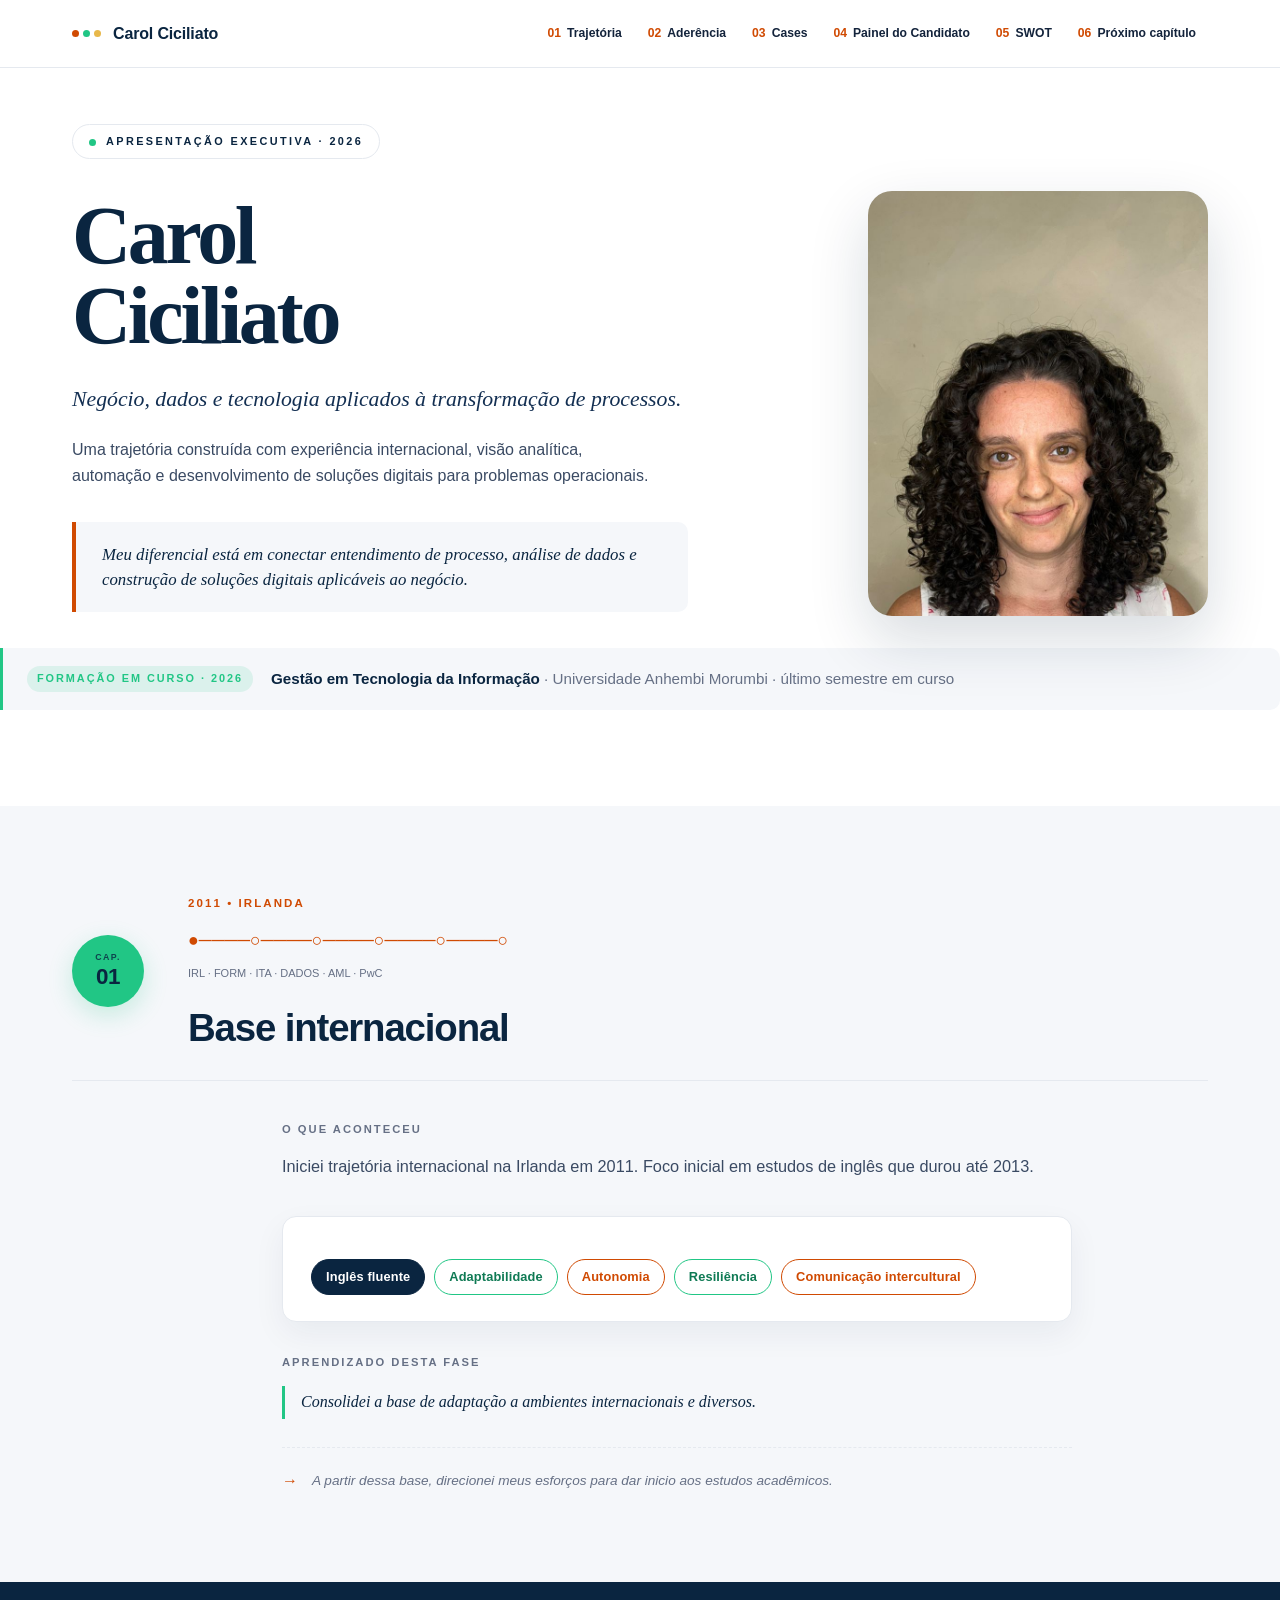
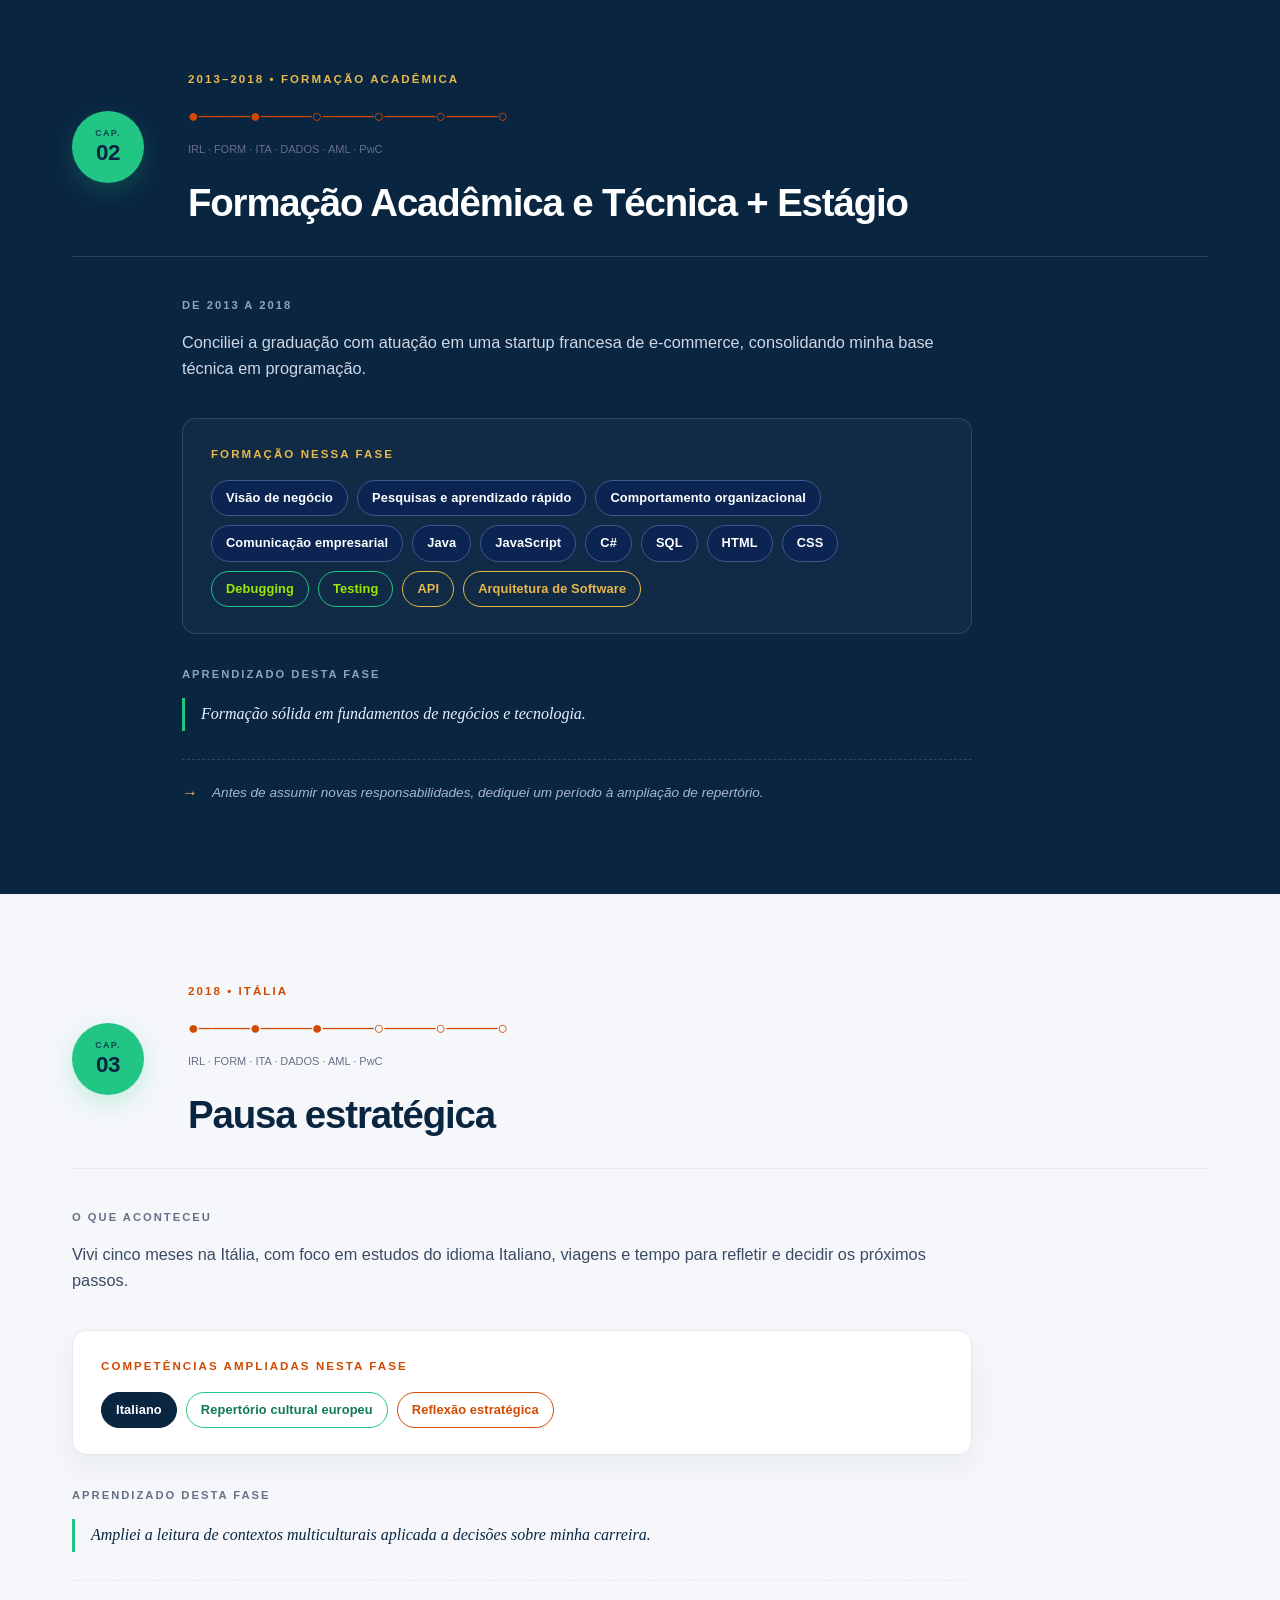
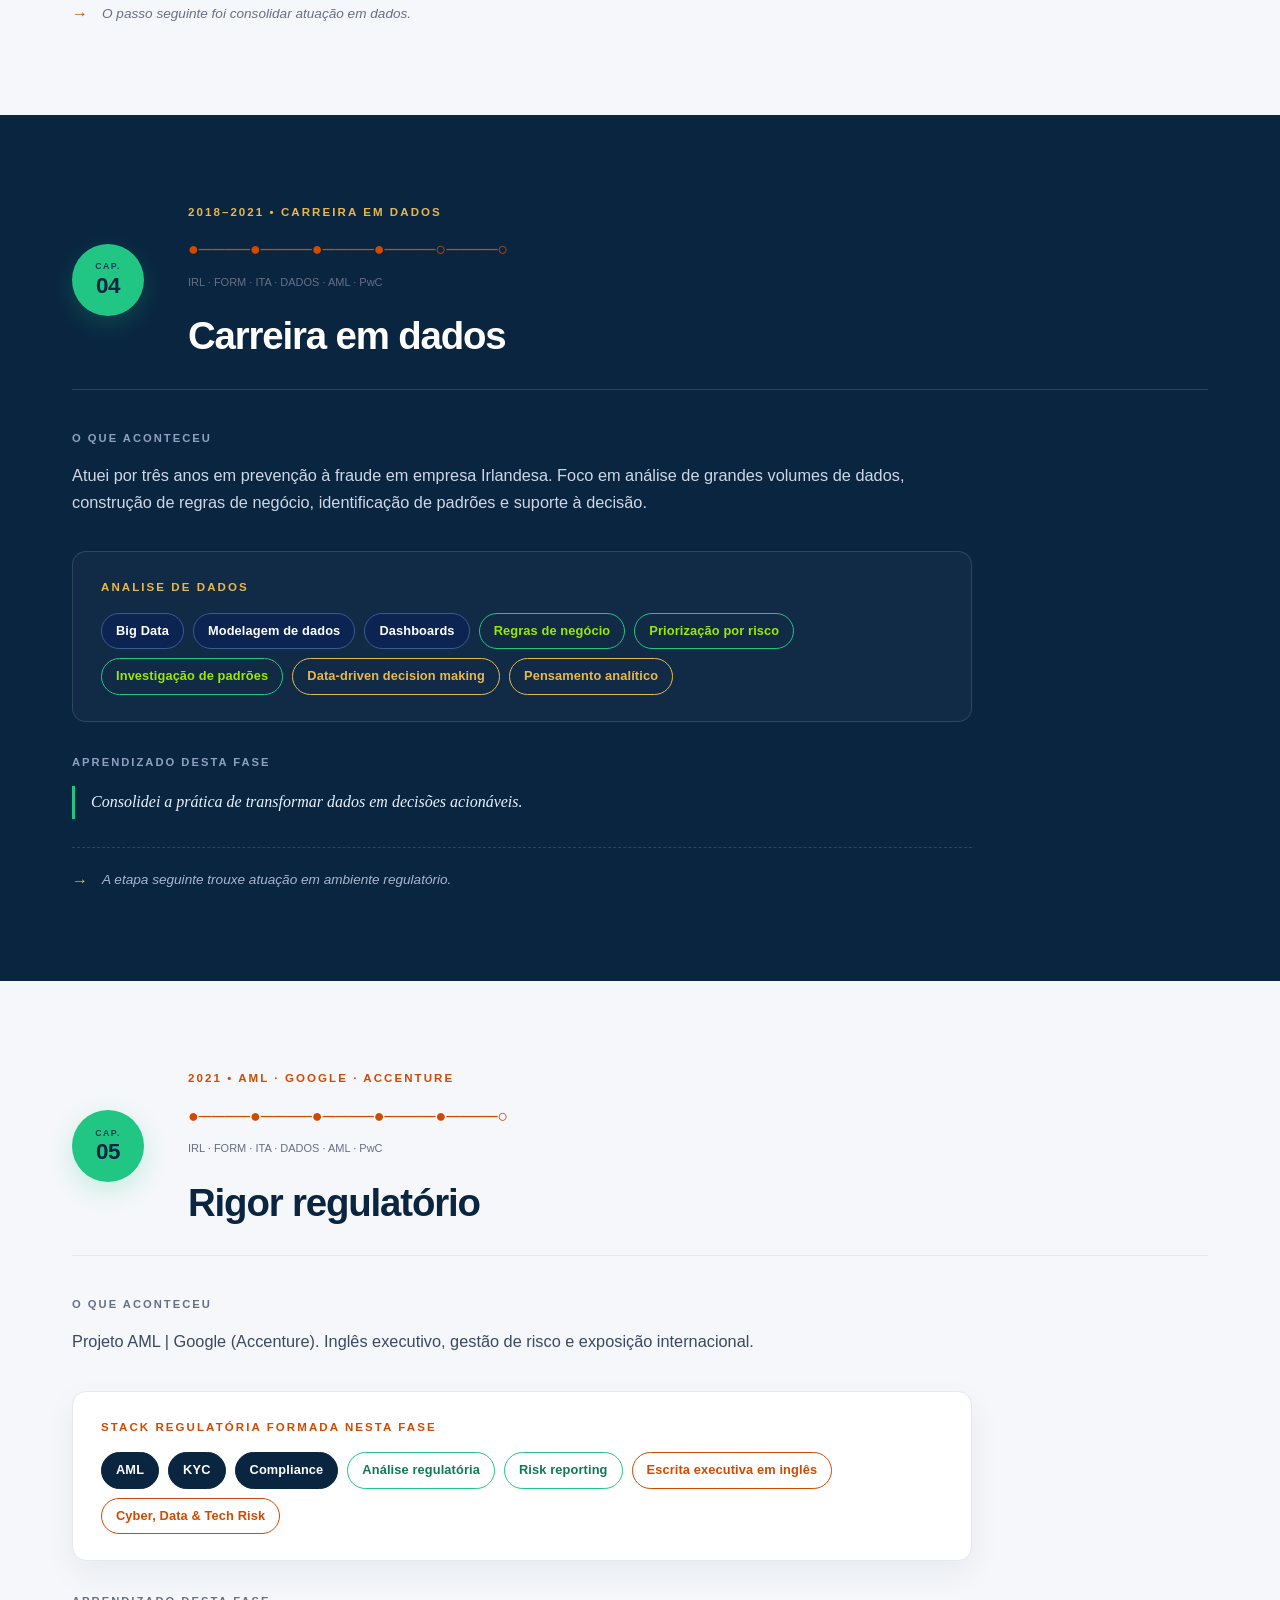
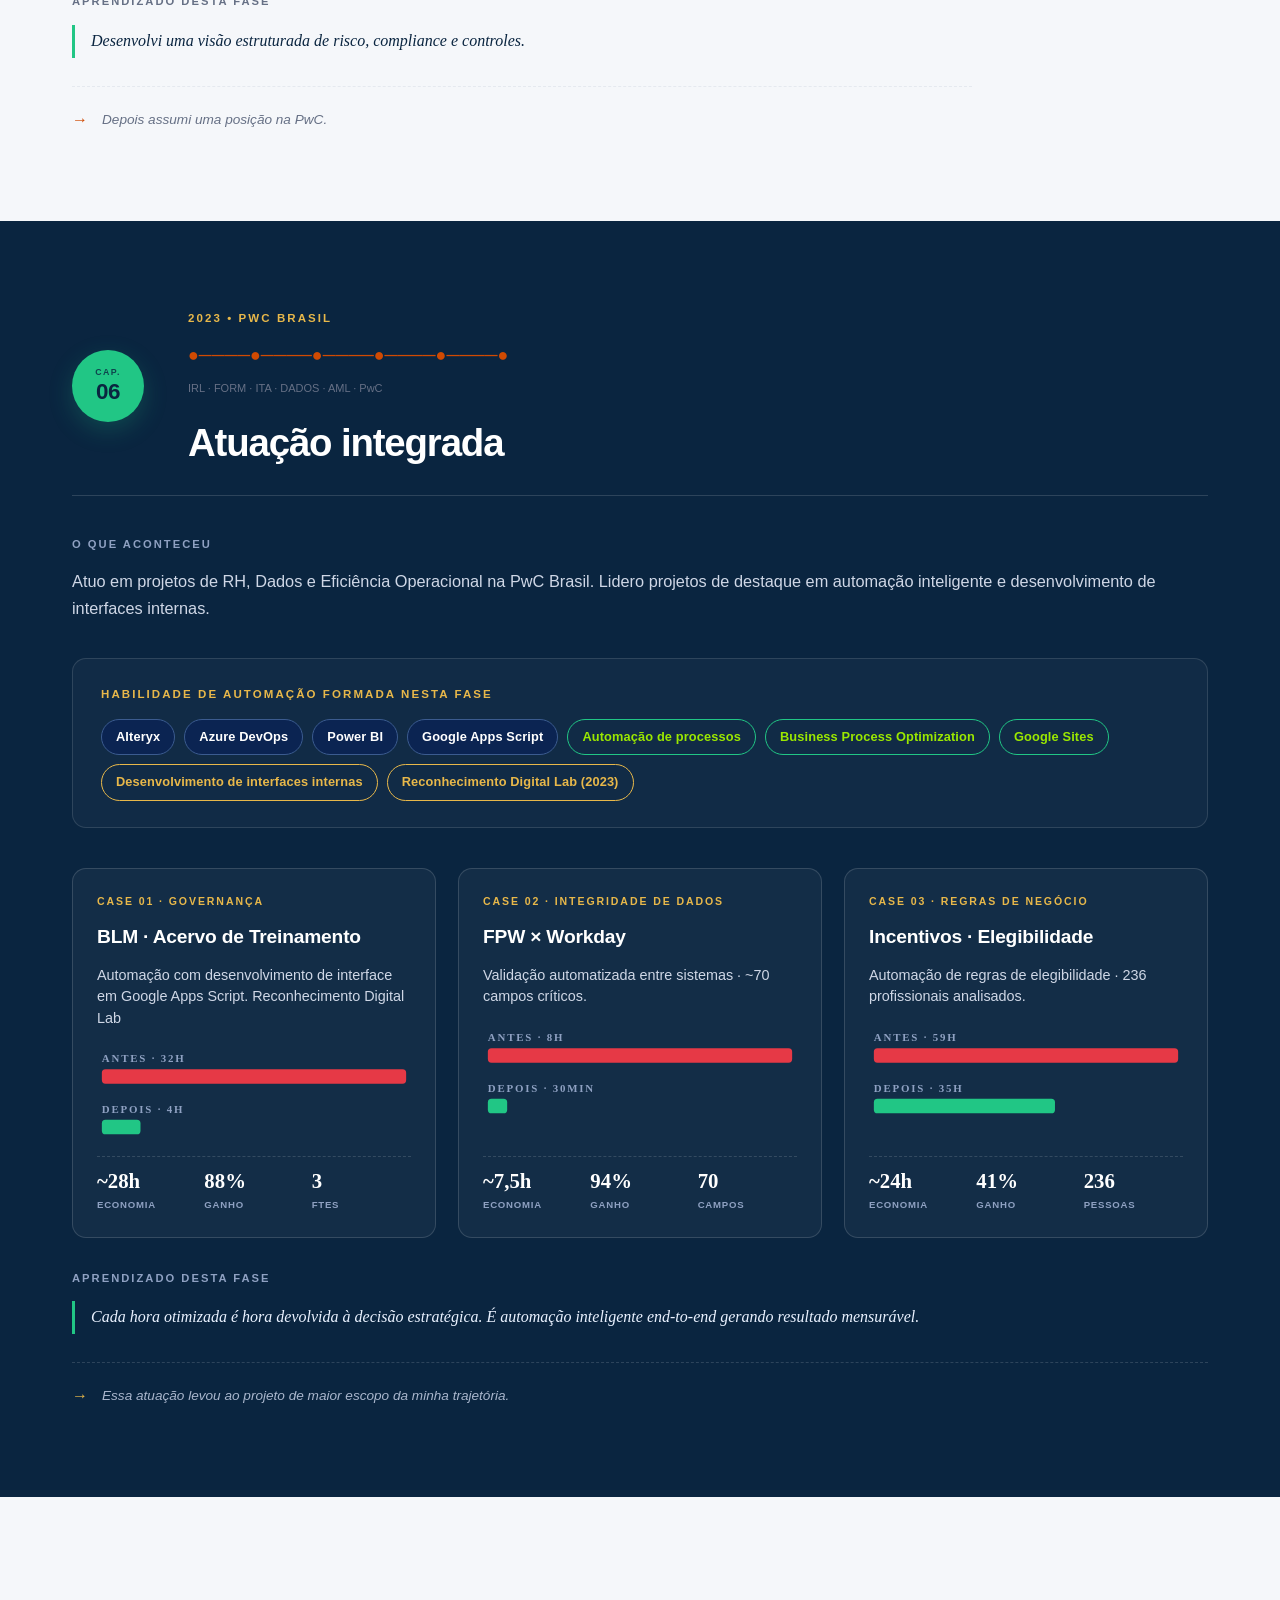
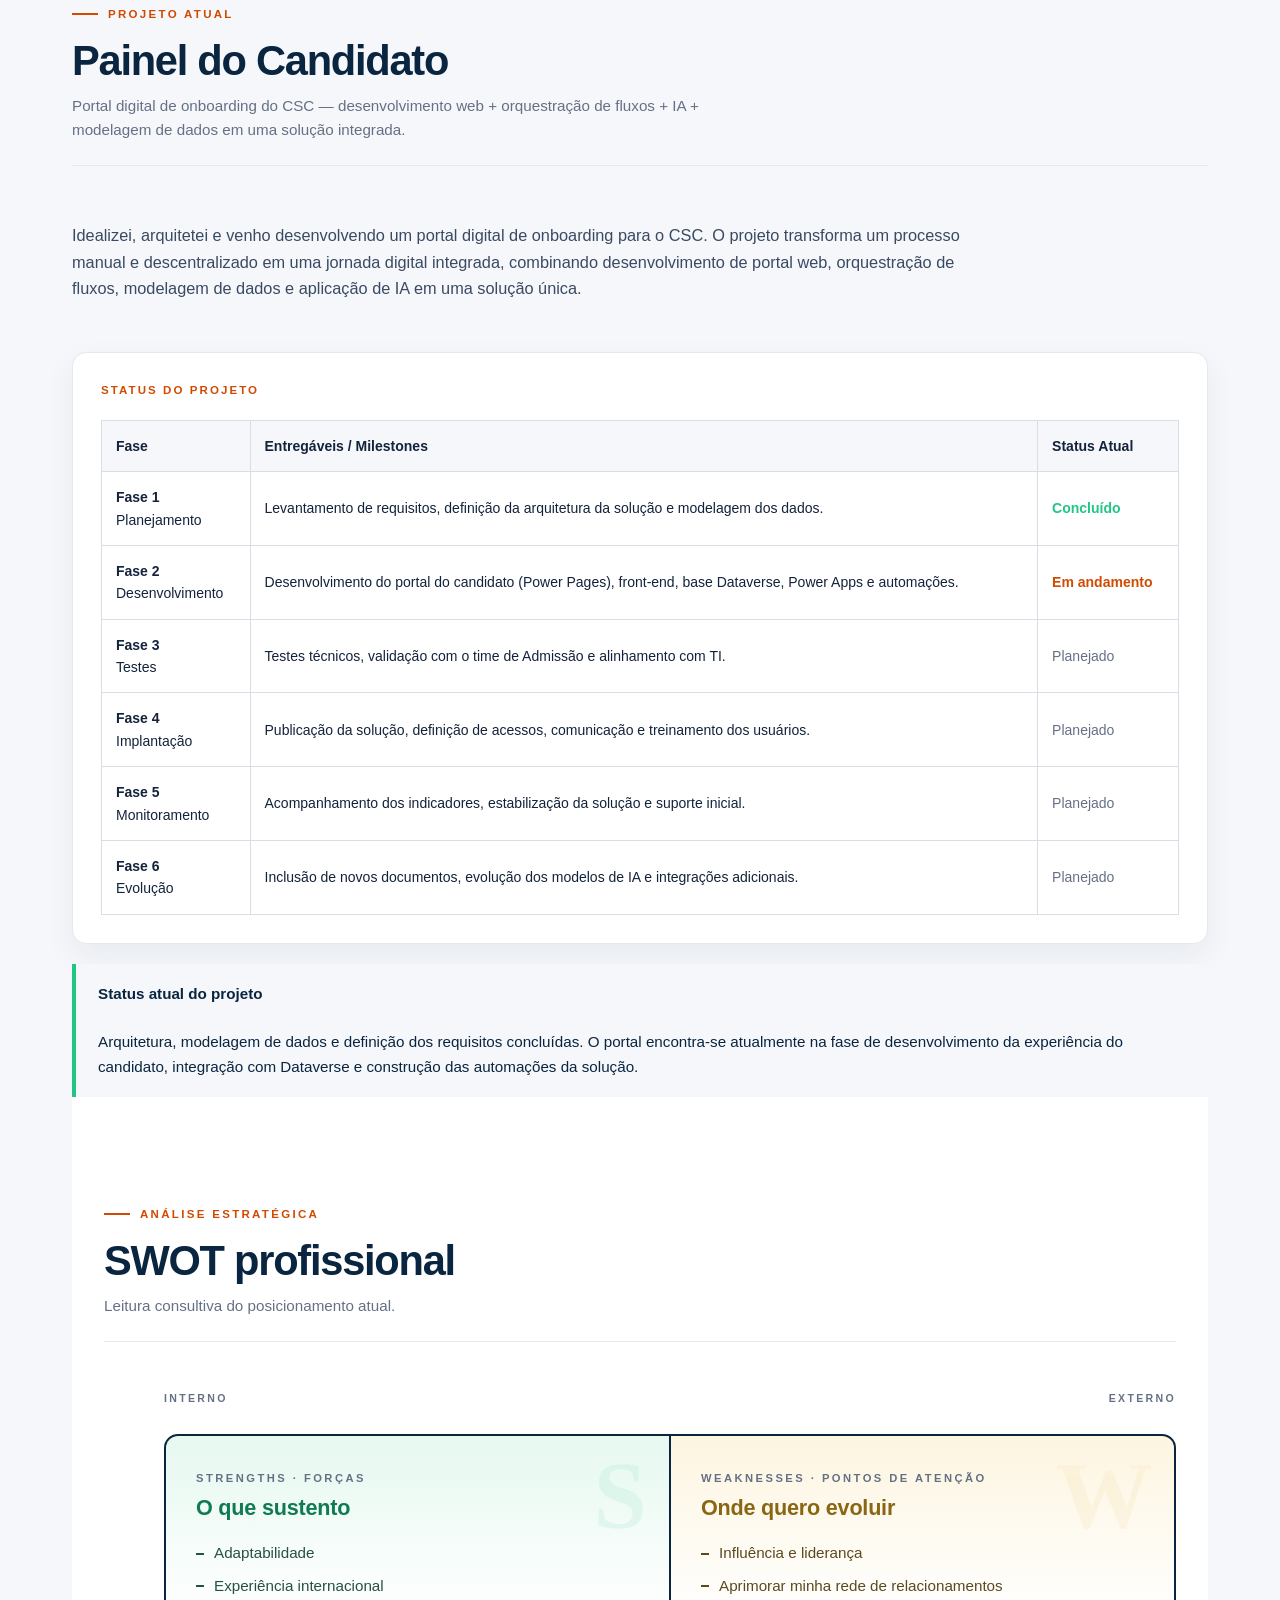
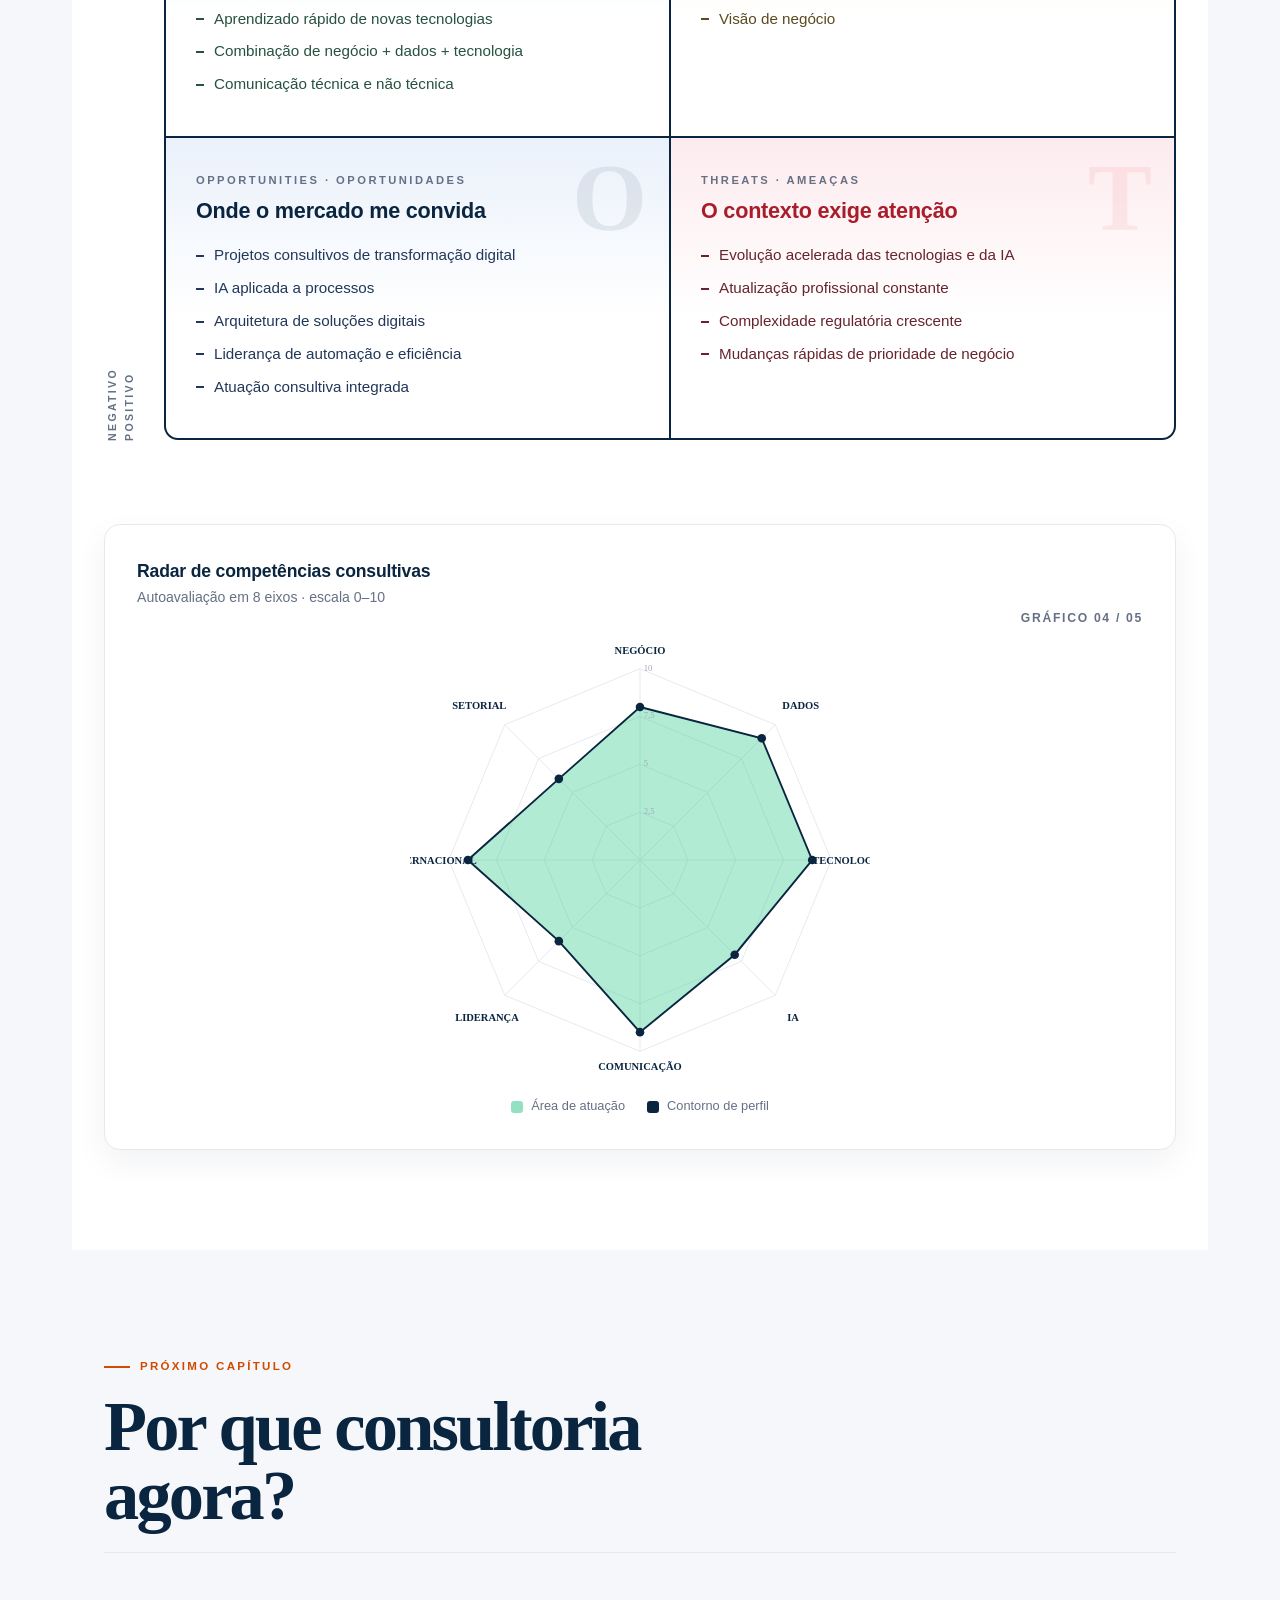
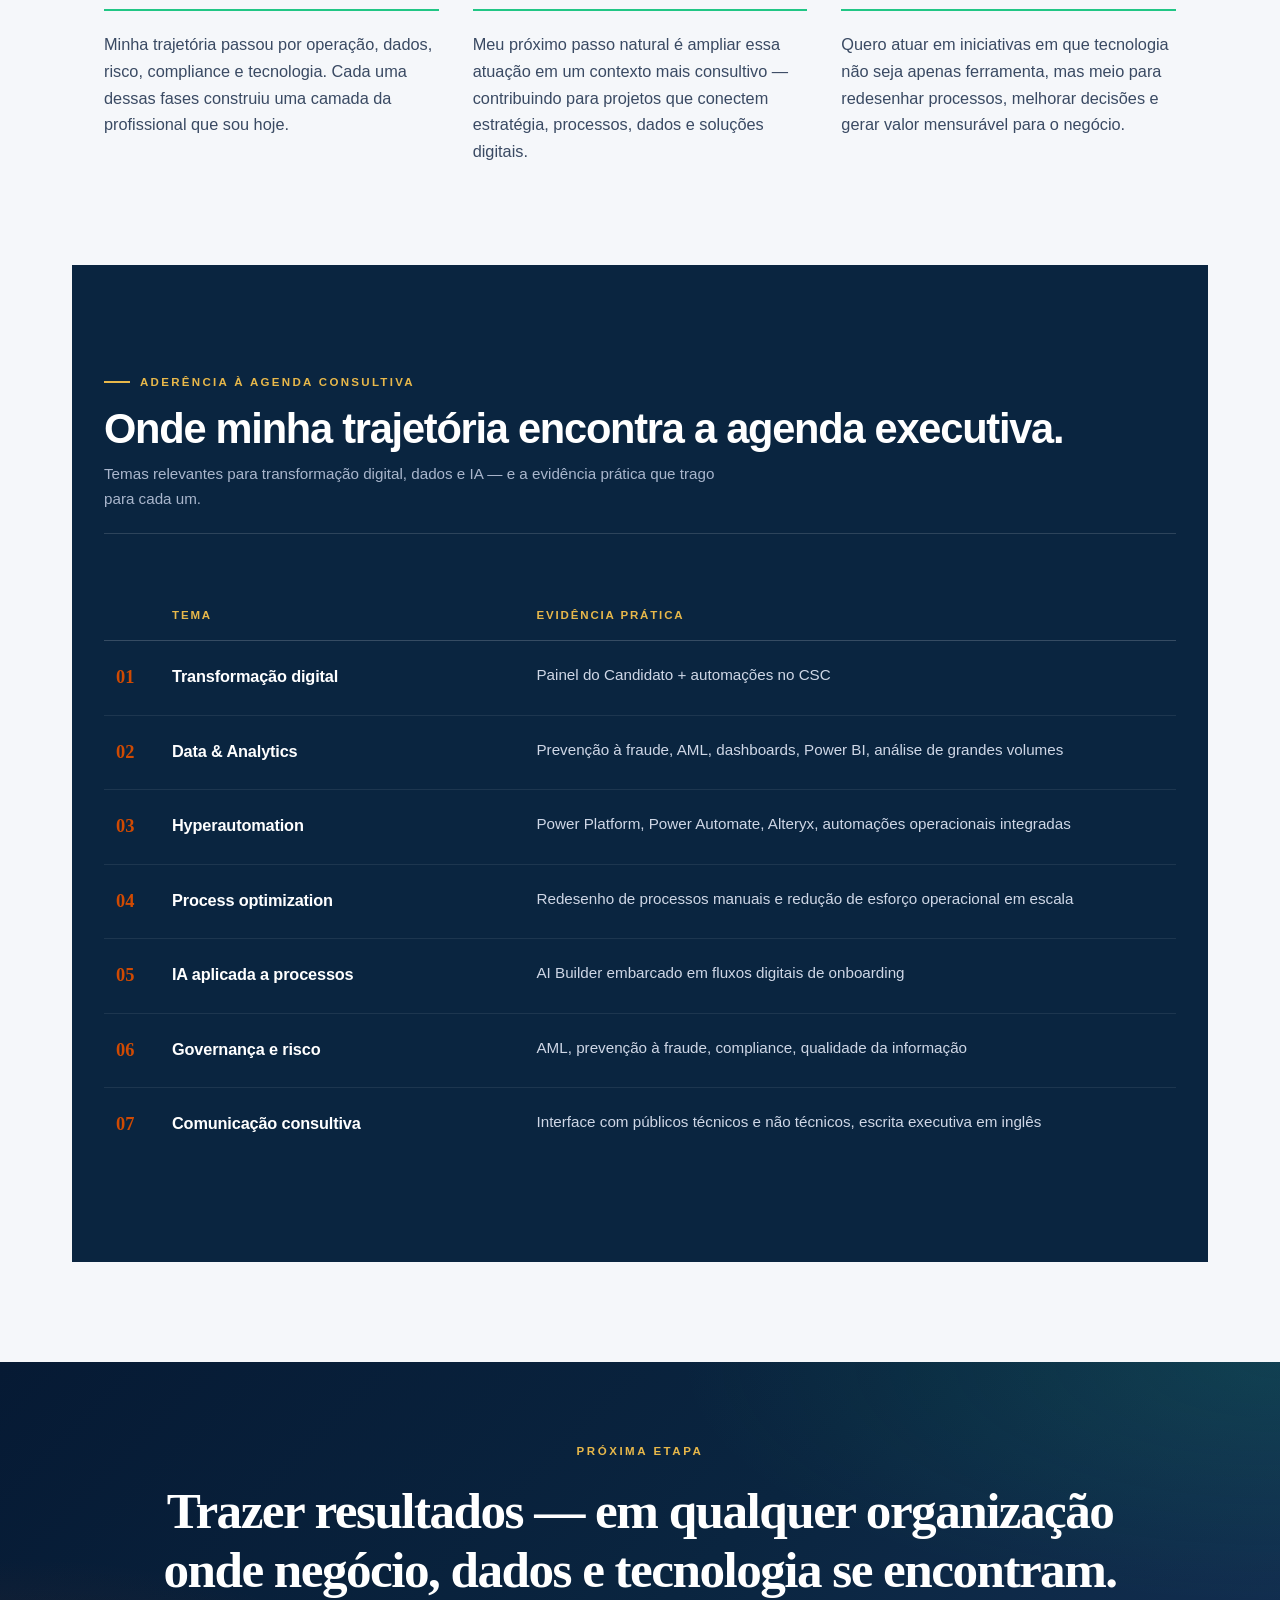
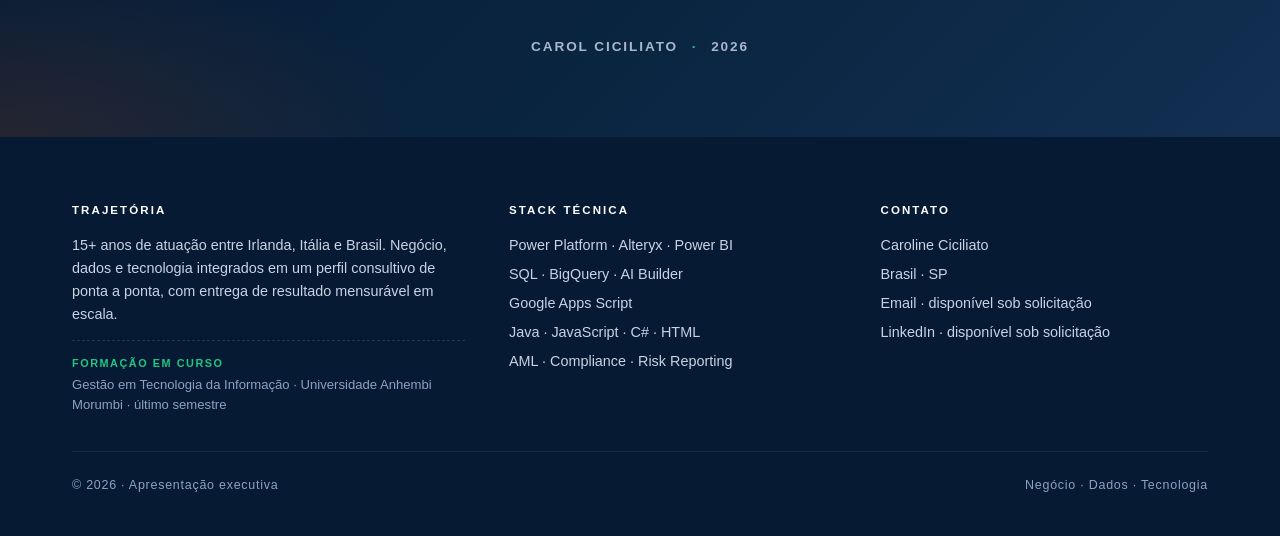
==== commit 03794774: "index.html" ====
--- a/index.html
+++ b/index.html
@@ -1,7 +1,7 @@
 <!DOCTYPE html>
-<html lang="pt-BR">
-<head>
-<meta charset="UTF-8">
+<!-- saved from url=(0105)file:///C:/Users/cciciliato001/OneDrive%20-%20PwC/back%20uo%2016.09.26/Carol_Ciciliato_Apresentacao_.html -->
+<html lang="pt-BR"><head><meta http-equiv="Content-Type" content="text/html; charset=UTF-8">
+
 <meta name="viewport" content="width=device-width, initial-scale=1.0">
 <title>Carol Ciciliato  Apresentação Executiva</title>
 <style>
@@ -291,12 +291,12 @@
   <div class="inner">
     <div class="brand"><span class="brand-dots"><i></i><i></i><i></i></span>Carol Ciciliato</div>
     <nav class="menu">
-      <a href="#trajetoria"><span class="num">01</span>Trajetória</a>
-      <a href="#aderencia"><span class="num">02</span>Aderência</a>
-      <a href="#cases"><span class="num">03</span>Cases</a>
-      <a href="#painel"><span class="num">04</span>Painel do Candidato</a>
-      <a href="#swot"><span class="num">05</span>SWOT</a>
-      <a href="#futuro"><span class="num">06</span>Próximo capítulo</a>
+      <a href="file:///C:/Users/cciciliato001/OneDrive%20-%20PwC/back%20uo%2016.09.26/Carol_Ciciliato_Apresentacao_.html#trajetoria"><span class="num">01</span>Trajetória</a>
+      <a href="file:///C:/Users/cciciliato001/OneDrive%20-%20PwC/back%20uo%2016.09.26/Carol_Ciciliato_Apresentacao_.html#aderencia"><span class="num">02</span>Aderência</a>
+      <a href="file:///C:/Users/cciciliato001/OneDrive%20-%20PwC/back%20uo%2016.09.26/Carol_Ciciliato_Apresentacao_.html#cases"><span class="num">03</span>Cases</a>
+      <a href="file:///C:/Users/cciciliato001/OneDrive%20-%20PwC/back%20uo%2016.09.26/Carol_Ciciliato_Apresentacao_.html#painel"><span class="num">04</span>Painel do Candidato</a>
+      <a href="file:///C:/Users/cciciliato001/OneDrive%20-%20PwC/back%20uo%2016.09.26/Carol_Ciciliato_Apresentacao_.html#swot"><span class="num">05</span>SWOT</a>
+      <a href="file:///C:/Users/cciciliato001/OneDrive%20-%20PwC/back%20uo%2016.09.26/Carol_Ciciliato_Apresentacao_.html#futuro"><span class="num">06</span>Próximo capítulo</a>
     </nav>
   </div>
 </header>
@@ -314,84 +314,32 @@
       <div class="hero-photo"><img src="[data-uri]" alt="Carol Ciciliato"></div>
     </div>
   </div>
-</section>
-
-<section class="pilares">
-  <div class="container">
-    <div class="section-head"><div class="left"><div class="kicker">Resumo executivo</div><h2 class="section-title">Uma atuação integrada</h2></div></div>
-    <div class="pilares-grid">
-      <div class="pilar p1"><div class="n">01</div><div class="t">Visão de negócio</div><div class="d">Leitura de contexto operacional e priorização por impacto.</div></div>
-      <div class="pilar p2"><div class="n">02</div><div class="t">Dados e análise</div><div class="d">Modelagem, dashboards e decisão sustentada em evidência.</div></div>
-      <div class="pilar p3"><div class="n">03</div><div class="t">Automação e tecnologia</div><div class="d">Power Platform, desenvolvimento de portais e integração de sistemas.</div></div>
-      <div class="pilar p4"><div class="n">04</div><div class="t">Comunicação</div><div class="d">Diálogo com públicos técnicos e não técnicos.</div></div>
-    </div>
-  </div>
-</section>
-
-<section id="trajetoria" class="jornada">
-  <div class="container">
-    <div class="section-head"><div class="left"><div class="kicker">A jornada</div><h2 class="section-title">Uma linha contínua</h2><div class="sub">Marcos que estruturaram uma trajetória integrada — negócio, dados e tecnologia em atuação continuada.</div></div></div>
-    <div class="kpi-row">
-      <div class="kpi"><div class="num">15<span class="plus">+</span></div><div class="lbl">Anos</div><div class="desc">Trajetória internacional em negócio, dados e tecnologia</div></div>
-      <div class="kpi"><div class="num">3</div><div class="lbl">Países</div><div class="desc">Irlanda · Itália · Brasil</div></div>
-      <div class="kpi"><div class="num">10</div><div class="lbl">Soluções</div><div class="desc">Automações inteligentes construídas do zero</div></div>
-      <div class="kpi"><div class="num">~80<span class="plus">%</span></div><div class="lbl">Ganho</div><div class="desc">Redução média de tempo em processos-alvo</div></div>
-    </div>
-    <div class="timeline-wrap">
-      <svg class="timeline-svg" viewBox="0 0 1160 240" xmlns="http://www.w3.org/2000/svg" role="img" aria-label="Linha do tempo 2011-2026">
-        <line x1="60" y1="140" x2="1100" y2="140" stroke="#dfe6ef" stroke-width="2"/>
-        <line x1="960" y1="140" x2="1100" y2="140" stroke="#D04A02" stroke-width="3"/>
-        <g><circle cx="80" cy="140" r="10" fill="#0A2540"/>
-          <text x="80" y="180" text-anchor="middle" font-family="Inter" font-size="14" font-weight="800" fill="#0A2540">2011</text>
-          <text x="80" y="200" text-anchor="middle" font-family="Inter" font-size="11" fill="#667085">Irlanda</text>
-          <text x="80" y="110" text-anchor="middle" font-family="Inter" font-size="10" fill="#667085">FUNDAÇÃO</text>
-          <text x="80" y="94" text-anchor="middle" font-family="Inter" font-size="11" font-weight="700" fill="#0A2540">Intercambio na Irlanda</text></g>
-        <g><circle cx="240" cy="140" r="10" fill="#21C685"/>
-          <text x="240" y="180" text-anchor="middle" font-family="Inter" font-size="14" font-weight="800" fill="#0A2540">2015</text>
-          <text x="240" y="200" text-anchor="middle" font-family="Inter" font-size="11" fill="#667085">Tech Startups</text>
-          <text x="240" y="110" text-anchor="middle" font-family="Inter" font-size="10" fill="#667085">CONSTRUÇÃO</text>
-          <text x="240" y="94" text-anchor="middle" font-family="Inter" font-size="11" font-weight="700" fill="#0A2540">Bacharelado em ADM</text></g>
-        <g><circle cx="400" cy="140" r="10" fill="#D04A02"/>
-          <text x="400" y="180" text-anchor="middle" font-family="Inter" font-size="14" font-weight="800" fill="#0A2540">2018</text>
-          <text x="400" y="200" text-anchor="middle" font-family="Inter" font-size="11" fill="#667085">Dublin</text>
-          <text x="400" y="110" text-anchor="middle" font-family="Inter" font-size="10" fill="#667085">Distinction</text>
-          <text x="400" y="94" text-anchor="middle" font-family="Inter" font-size="11" font-weight="700" fill="#0A2540">Diploma em Dev de Software</text></g>
-        <g><circle cx="580" cy="140" r="10" fill="#E8B84A"/>
-          <text x="580" y="180" text-anchor="middle" font-family="Inter" font-size="14" font-weight="800" fill="#0A2540">2018–21</text>
-          <text x="580" y="200" text-anchor="middle" font-family="Inter" font-size="11" fill="#667085">Prevenção à fraude</text>
-          <text x="580" y="110" text-anchor="middle" font-family="Inter" font-size="10" fill="#667085">CARREIRA DE DADOS</text>
-          <text x="580" y="94" text-anchor="middle" font-family="Inter" font-size="11" font-weight="700" fill="#0A2540">Risk · Dashboards</text></g>
-        <g><circle cx="760" cy="140" r="10" fill="#0A2540"/>
-          <text x="760" y="180" text-anchor="middle" font-family="Inter" font-size="14" font-weight="800" fill="#0A2540">2021</text>
-          <text x="760" y="200" text-anchor="middle" font-family="Inter" font-size="11" fill="#667085">AML · Google/Accenture</text>
-          <text x="760" y="110" text-anchor="middle" font-family="Inter" font-size="10" fill="#667085">Retorno pro Brasil</text>
-          <text x="760" y="94" text-anchor="middle" font-family="Inter" font-size="11" font-weight="700" fill="#0A2540">Escrita executiva</text></g>
-        <g><circle cx="920" cy="140" r="10" fill="#21C685"/>
-          <text x="920" y="180" text-anchor="middle" font-family="Inter" font-size="14" font-weight="800" fill="#0A2540">2023</text>
-          <text x="920" y="200" text-anchor="middle" font-family="Inter" font-size="11" fill="#667085">PwC Brasil</text>
-          <text x="920" y="110" text-anchor="middle" font-family="Inter" font-size="10" fill="#667085">AUTOMAÇÃO INTEGRADA</text>
-          <text x="920" y="94" text-anchor="middle" font-family="Inter" font-size="11" font-weight="700" fill="#0A2540">RH · Dados · Desenvolvimento</text></g>
-        <g><circle cx="1080" cy="140" r="16" fill="#D04A02" stroke="#fff" stroke-width="3"/>
-          <circle cx="1080" cy="140" r="24" fill="none" stroke="#D04A02" stroke-width="1.5" stroke-opacity=".35"/>
-          <text x="1080" y="182" text-anchor="middle" font-family="Inter" font-size="14" font-weight="800" fill="#D04A02">2026</text>
-          <text x="1080" y="202" text-anchor="middle" font-family="Inter" font-size="11" font-weight="700" fill="#0A2540">Próximo capítulo</text>
-          <text x="1080" y="106" text-anchor="middle" font-family="Inter" font-size="10" fill="#D04A02" font-weight="800">FUTURO</text>
-          <text x="1080" y="90" text-anchor="middle" font-family="Inter" font-size="11" font-weight="700" fill="#0A2540">Consultoria e Arquiteta</text></g>
-      </svg>
-    </div>
 
     <!-- NOTA EDITORIAL · FORMAÇÃO EM CURSO -->
     <div class="edu-note">
       <span class="edu-tag">Formação em curso · 2026</span>
       <div class="edu-txt">Gestão em Tecnologia da Informação <em>· Universidade Anhembi Morumbi · último semestre em curso</em></div>
     </div>
-  </div>
+  
 </section>
 
 <section id="cap01" class="chapter fog">
   <div class="container">
-    <div class="ch-head"><div class="ch-badge"><span class="cap">CAP.</span><span class="n">01</span></div><div><div class="ch-eyebrow">Irlanda · 2011 · Experiência internacional</div><h2 class="ch-title">Base internacional</h2></div></div>
-    <div class="ch-body">
+    <div class="ch-head"><div class="ch-badge"><span class="cap">CAP.</span><span class="n">01</span></div><div><div class="ch-eyebrow">
+2011 • IRLANDA
+</div>
+
+<div style="font-size:18px;color:#D04A02;margin:14px 0 22px 0">
+●────○────○────○────○────○
+</div>
+
+<div style="font-size:11px;color:#667085;margin-top:-12px;margin-bottom:25px">
+IRL · FORM · ITA · DADOS · AML · PwC
+</div><h2 class="ch-title">Base internacional</h2></div></div>
+   <div class="ch-body" style="
+padding-left:210px;
+max-width:1000px;
+">
       <div class="lbl">O que aconteceu</div>
       <p class="aconteceu">Iniciei trajetória internacional na Irlanda em 2011. Foco inicial em estudos de inglês que durou até 2013.</p>
       <div class="chips-block light" style="margin-top:36px">
@@ -413,8 +361,35 @@
 
 <section id="cap02" class="chapter dark">
   <div class="container">
-    <div class="ch-head"><div class="ch-badge"><span class="cap">CAP.</span><span class="n">02</span></div><div><div class="ch-eyebrow">Tecnologia e Admistração · Base técnica</div><h2 class="ch-title">Estudos e Desenvolvimento</h2></div></div>
-    <div class="ch-body">
+    <div class="ch-head">
+
+  <div class="ch-badge">
+    <span class="cap">CAP.</span>
+    <span class="n">02</span>
+  </div>
+
+  <div>
+
+    <div class="ch-eyebrow">
+      2013–2018 • FORMAÇÃO ACADÊMICA
+    </div>
+
+    <div style="font-size:18px;color:#D04A02;margin:14px 0 22px 0">
+      ●────●────○────○────○────○
+    </div>
+
+    <div style="font-size:11px;color:#667085;margin-top:-12px;margin-bottom:25px">
+      IRL · FORM · ITA · DADOS · AML · PwC
+    </div>
+
+    <h2 class="ch-title">
+      Formação Acadêmica e Técnica + Estágio
+    </h2>
+
+  </div>
+
+</div>
+  <div class="ch-body" style="padding-left:110px;">
       <div class="lbl">De 2013 a 2018</div>
       <p class="aconteceu">Conciliei a graduação com atuação em uma startup francesa de e-commerce, consolidando minha base técnica em programação.</p>
       <div class="chips-block dark" style="margin-top:36px">
@@ -434,7 +409,17 @@
 
 <section id="cap03" class="chapter fog">
   <div class="container">
-    <div class="ch-head"><div class="ch-badge"><span class="cap">CAP.</span><span class="n">03</span></div><div><div class="ch-eyebrow">Itália · Viagens</div><h2 class="ch-title">Pausa estratégica</h2></div></div>
+    <div class="ch-head"><div class="ch-badge"><span class="cap">CAP.</span><span class="n">03</span></div><div><div class="ch-eyebrow">
+2018 • ITÁLIA
+</div>
+
+<div style="font-size:18px;color:#D04A02;margin:14px 0 22px 0">
+●────●────●────○────○────○
+</div>
+
+<div style="font-size:11px;color:#667085;margin-top:-12px;margin-bottom:25px">
+IRL · FORM · ITA · DADOS · AML · PwC
+</div><h2 class="ch-title">Pausa estratégica</h2></div></div>
     <div class="ch-body">
       <div class="lbl">O que aconteceu</div>
       <p class="aconteceu">Vivi cinco meses na Itália, com foco em estudos do idioma Italiano, viagens e tempo para refletir e decidir os próximos passos.</p>
@@ -455,7 +440,17 @@
 
 <section id="cap04" class="chapter dark">
   <div class="container">
-    <div class="ch-head"><div class="ch-badge"><span class="cap">CAP.</span><span class="n">04</span></div><div><div class="ch-eyebrow">Irlanda · 3 anos · Prevenção à fraude</div><h2 class="ch-title">Carreira em dados</h2></div></div>
+    <div class="ch-head"><div class="ch-badge"><span class="cap">CAP.</span><span class="n">04</span></div><div><div class="ch-eyebrow">
+2018–2021 • CARREIRA EM DADOS
+</div>
+
+<div style="font-size:18px;color:#D04A02;margin:14px 0 22px 0">
+●────●────●────●────○────○
+</div>
+
+<div style="font-size:11px;color:#667085;margin-top:-12px;margin-bottom:25px">
+IRL · FORM · ITA · DADOS · AML · PwC
+</div><h2 class="ch-title">Carreira em dados</h2></div></div>
     <div class="ch-body">
       <div class="lbl">O que aconteceu</div>
       <p class="aconteceu">Atuei por três anos em prevenção à fraude em empresa Irlandesa. Foco em análise de grandes volumes de dados, construção de regras de negócio, identificação de padrões e suporte à decisão.</p>
@@ -476,7 +471,17 @@
 
 <section id="cap05" class="chapter fog">
   <div class="container">
-    <div class="ch-head"><div class="ch-badge"><span class="cap">CAP.</span><span class="n">05</span></div><div><div class="ch-eyebrow">Accenture · Google · 2021 · Compliance</div><h2 class="ch-title">Rigor regulatório</h2></div></div>
+    <div class="ch-head"><div class="ch-badge"><span class="cap">CAP.</span><span class="n">05</span></div><div><div class="ch-eyebrow">
+2021 • AML · GOOGLE · ACCENTURE
+</div>
+
+<div style="font-size:18px;color:#D04A02;margin:14px 0 22px 0">
+●────●────●────●────●────○
+</div>
+
+<div style="font-size:11px;color:#667085;margin-top:-12px;margin-bottom:25px">
+IRL · FORM · ITA · DADOS · AML · PwC
+</div><h2 class="ch-title">Rigor regulatório</h2></div></div>
     <div class="ch-body">
       <div class="lbl">O que aconteceu</div>
       <p class="aconteceu">Projeto AML | Google (Accenture). Inglês executivo, gestão de risco e exposição internacional.</p>
@@ -498,7 +503,17 @@
 
 <section id="cases" class="chapter dark">
   <div class="container">
-    <div class="ch-head"><div class="ch-badge"><span class="cap">CAP.</span><span class="n">06</span></div><div><div class="ch-eyebrow">PwC · desde jan/2023 · Eficiência operacional</div><h2 class="ch-title">Atuação integrada</h2></div></div>
+    <div class="ch-head"><div class="ch-badge"><span class="cap">CAP.</span><span class="n">06</span></div><div><div class="ch-eyebrow">
+2023 • PwC BRASIL
+</div>
+
+<div style="font-size:18px;color:#D04A02;margin:14px 0 22px 0">
+●────●────●────●────●────●
+</div>
+
+<div style="font-size:11px;color:#667085;margin-top:-12px;margin-bottom:25px">
+IRL · FORM · ITA · DADOS · AML · PwC
+</div><h2 class="ch-title">Atuação integrada</h2></div></div>
     <div class="ch-body" style="max-width:none">
       <div class="lbl">O que aconteceu</div>
       <p class="aconteceu">Atuo em projetos de RH, Dados e Eficiência Operacional na PwC Brasil. Lidero projetos de destaque em automação inteligente e desenvolvimento de interfaces internas.</p>
@@ -517,9 +532,9 @@
           <div class="desc">Automação com desenvolvimento de interface em Google Apps Script. Reconhecimento Digital Lab</div>
           <svg viewBox="0 0 260 82" xmlns="http://www.w3.org/2000/svg" style="margin-top:4px">
             <text x="4" y="14" font-family="Inter" font-size="9" font-weight="800" fill="#8fa1c2" letter-spacing="1.5">ANTES · 32H</text>
-            <rect x="4" y="20" width="252" height="12" rx="3" fill="#E63946"/>
+            <rect x="4" y="20" width="252" height="12" rx="3" fill="#E63946"></rect>
             <text x="4" y="56" font-family="Inter" font-size="9" font-weight="800" fill="#8fa1c2" letter-spacing="1.5">DEPOIS · 4H</text>
-            <rect x="4" y="62" width="32" height="12" rx="3" fill="#21C685"/>
+            <rect x="4" y="62" width="32" height="12" rx="3" fill="#21C685"></rect>
           </svg>
           <div class="case-metrics">
             <div class="m"><div class="v">~28h</div><div class="l">economia</div></div>
@@ -533,9 +548,9 @@
           <div class="desc">Validação automatizada entre sistemas · ~70 campos críticos.</div>
           <svg viewBox="0 0 260 82" xmlns="http://www.w3.org/2000/svg" style="margin-top:4px">
             <text x="4" y="14" font-family="Inter" font-size="9" font-weight="800" fill="#8fa1c2" letter-spacing="1.5">ANTES · 8H</text>
-            <rect x="4" y="20" width="252" height="12" rx="3" fill="#E63946"/>
+            <rect x="4" y="20" width="252" height="12" rx="3" fill="#E63946"></rect>
             <text x="4" y="56" font-family="Inter" font-size="9" font-weight="800" fill="#8fa1c2" letter-spacing="1.5">DEPOIS · 30MIN</text>
-            <rect x="4" y="62" width="16" height="12" rx="3" fill="#21C685"/>
+            <rect x="4" y="62" width="16" height="12" rx="3" fill="#21C685"></rect>
           </svg>
           <div class="case-metrics">
             <div class="m"><div class="v">~7,5h</div><div class="l">economia</div></div>
@@ -549,9 +564,9 @@
           <div class="desc">Automação de regras de elegibilidade · 236 profissionais analisados.</div>
           <svg viewBox="0 0 260 82" xmlns="http://www.w3.org/2000/svg" style="margin-top:4px">
             <text x="4" y="14" font-family="Inter" font-size="9" font-weight="800" fill="#8fa1c2" letter-spacing="1.5">ANTES · 59H</text>
-            <rect x="4" y="20" width="252" height="12" rx="3" fill="#E63946"/>
+            <rect x="4" y="20" width="252" height="12" rx="3" fill="#E63946"></rect>
             <text x="4" y="56" font-family="Inter" font-size="9" font-weight="800" fill="#8fa1c2" letter-spacing="1.5">DEPOIS · 35H</text>
-            <rect x="4" y="62" width="150" height="12" rx="3" fill="#21C685"/>
+            <rect x="4" y="62" width="150" height="12" rx="3" fill="#21C685"></rect>
           </svg>
           <div class="case-metrics">
             <div class="m"><div class="v">~24h</div><div class="l">economia</div></div>
@@ -571,33 +586,207 @@
   <div class="container">
     <div class="section-head"><div class="left"><div class="kicker">Projeto atual</div><h2 class="section-title">Painel do Candidato </h2><div class="sub">Portal digital de onboarding do CSC — desenvolvimento web + orquestração de fluxos + IA + modelagem de dados em uma solução integrada.</div></div></div>
     <p class="painel-narr">Idealizei, arquitetei e venho desenvolvendo um portal digital de onboarding para o CSC. O projeto transforma um processo manual e descentralizado em uma jornada digital integrada, combinando desenvolvimento de portal web, orquestração de fluxos, modelagem de dados e aplicação de IA em uma solução única.</p>
-    <div class="chips-block light" style="margin-top:36px">
-      <div class="lbl-head">Habilidades em Power Platform, arquitetura e desenvolvimento</div>
-      <div class="chips">
-        <span class="chip nv">Power Pages</span><span class="chip nv">Power Automate</span><span class="chip nv">Microsoft Dataverse</span><span class="chip nv">AI Builder</span><span class="chip nv">Power Apps</span><span class="chip nv">Power BI</span><span class="chip nv">Teams</span>
-        <span class="chip gr">Design de portal web</span><span class="chip gr">Arquitetura de solução</span>
-        <span class="chip co">Digital Core Modernization</span><span class="chip co">IA aplicada a processos</span>
-      </div>
-    </div>
-    </div>
-    <div class="arch-frame">
-      <img src="[data-uri]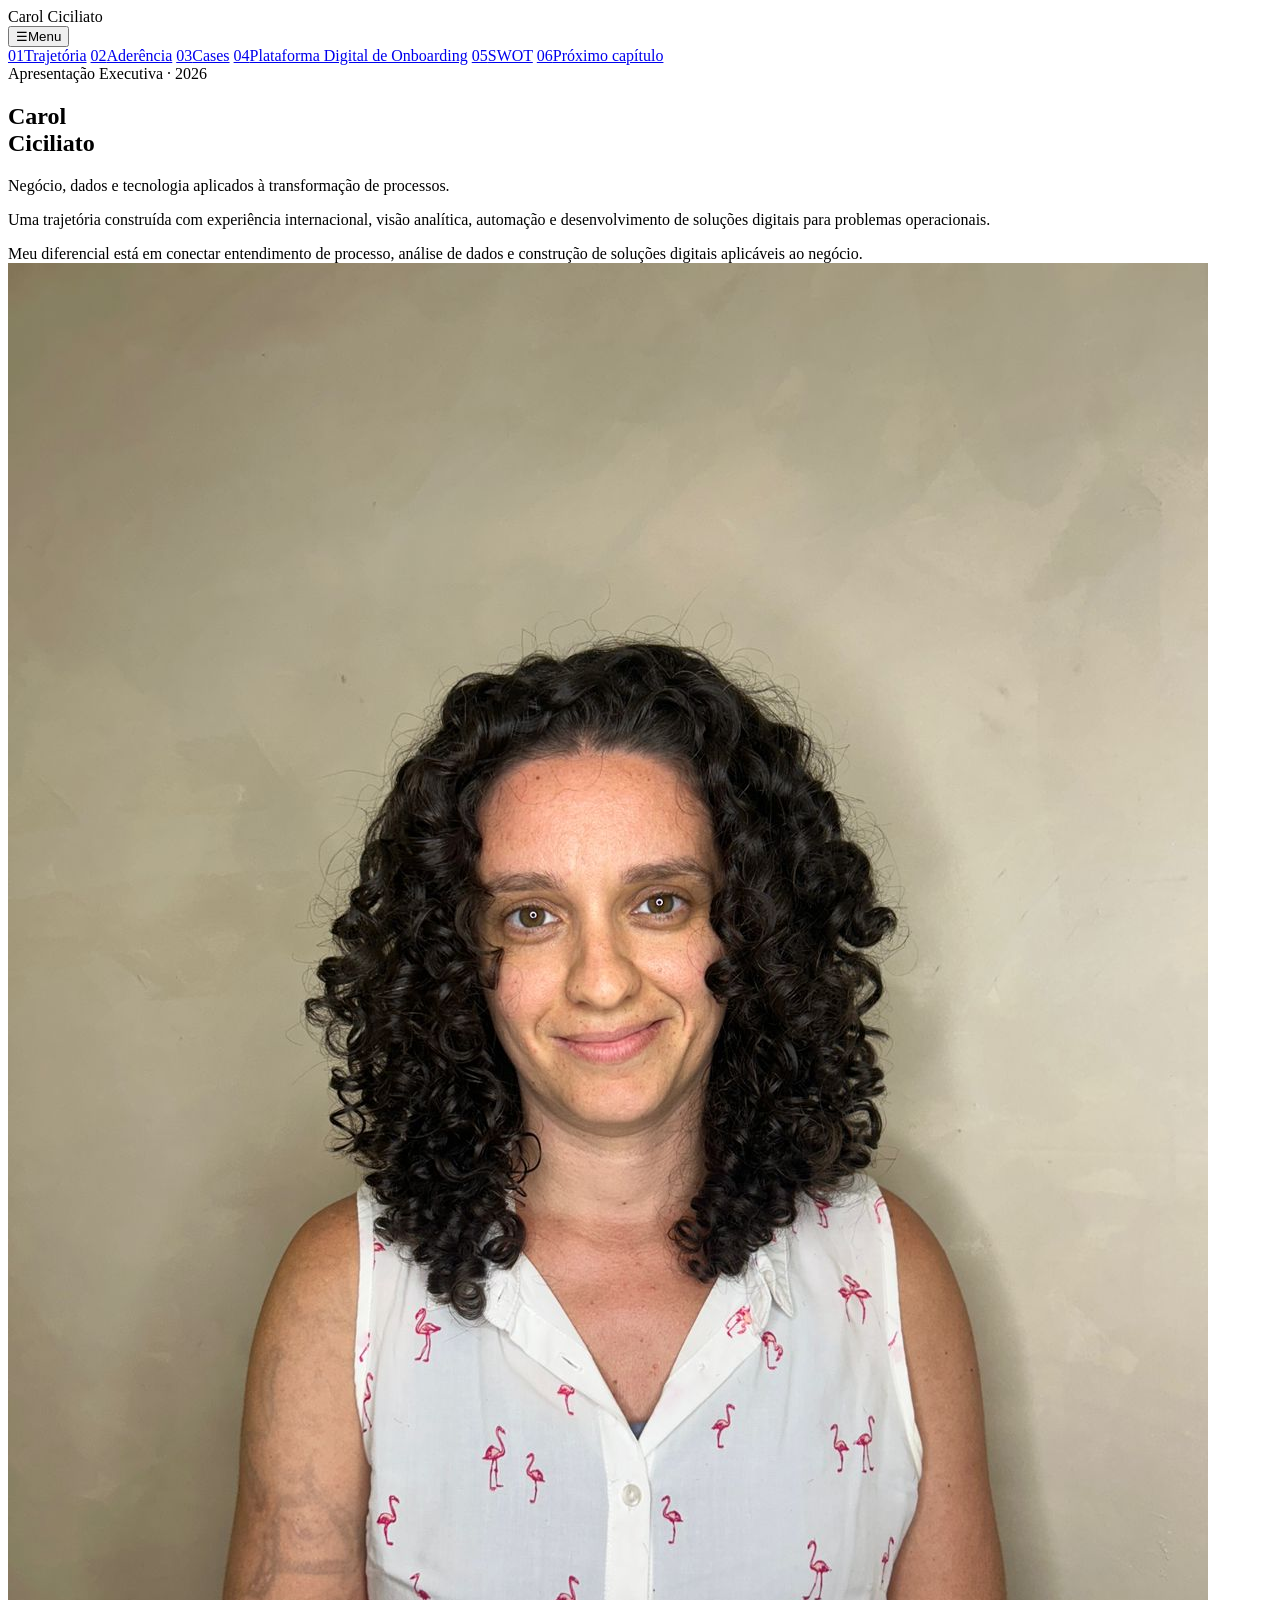
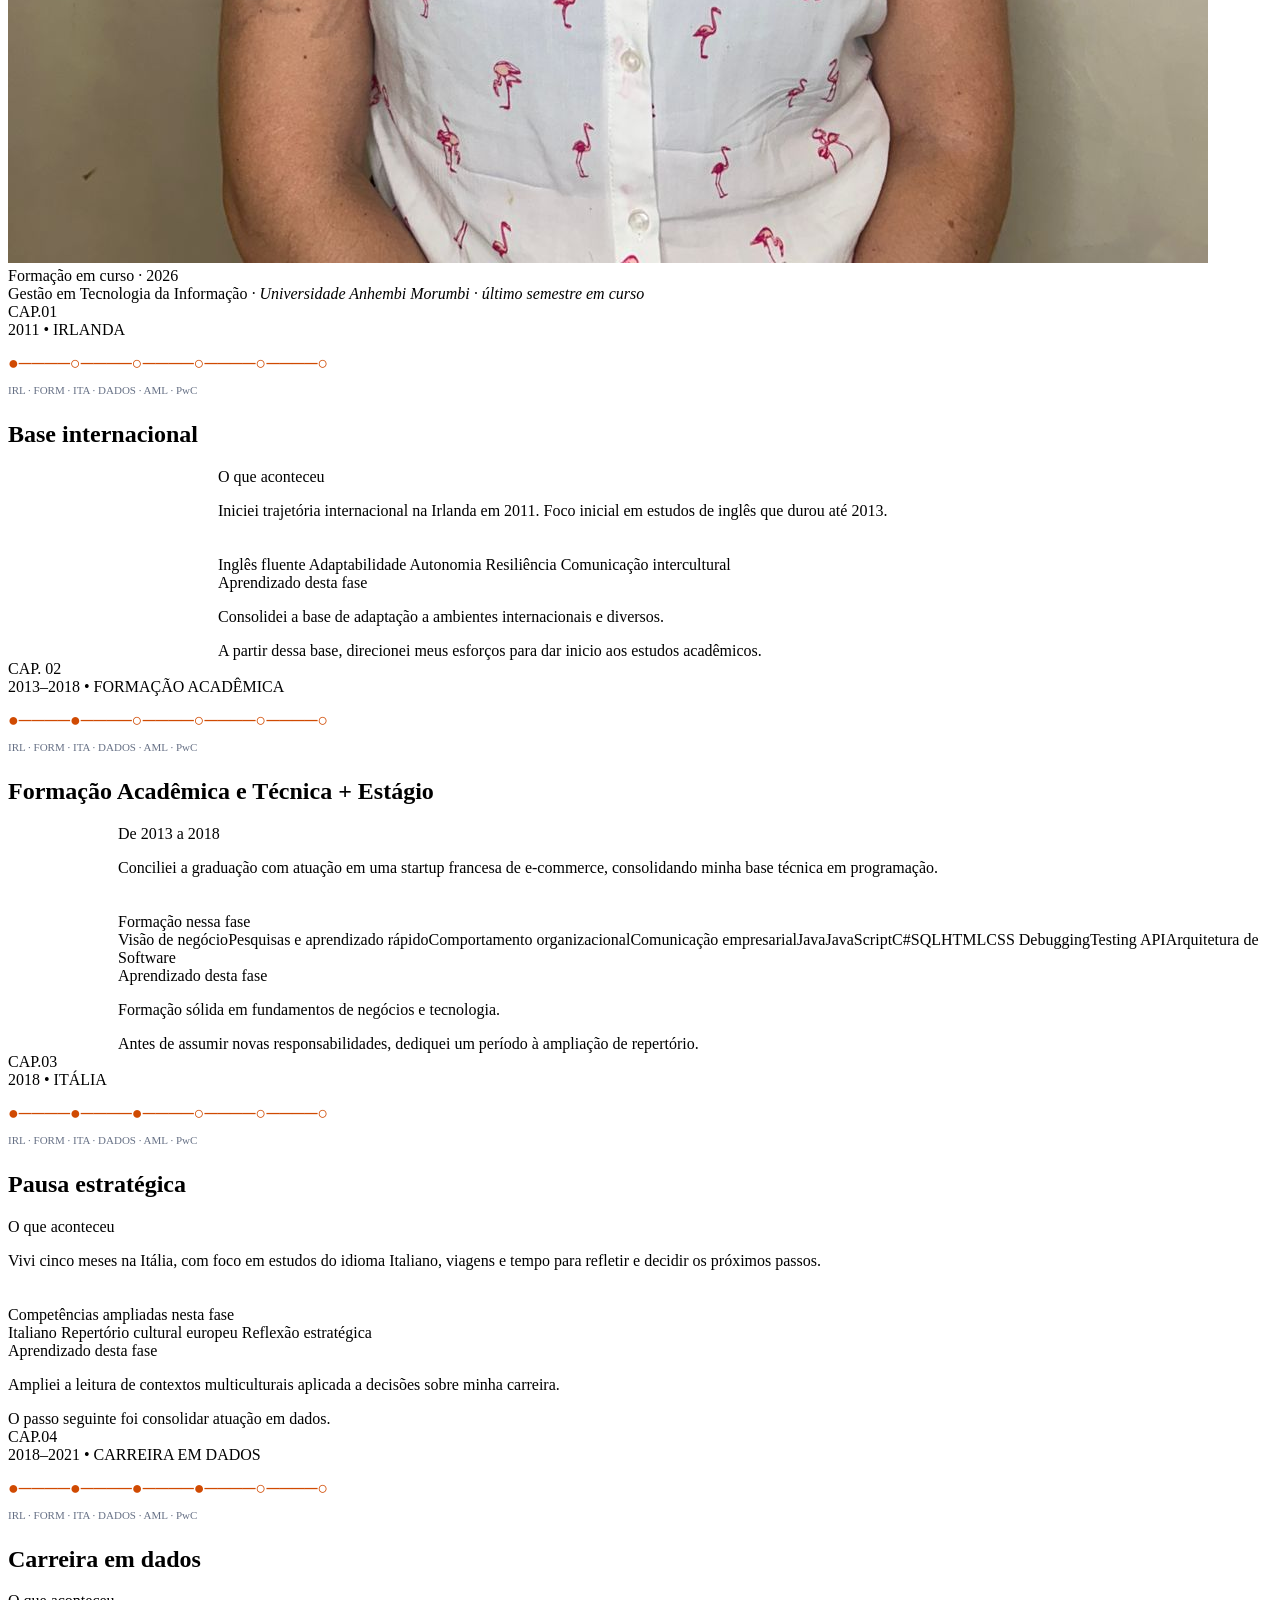
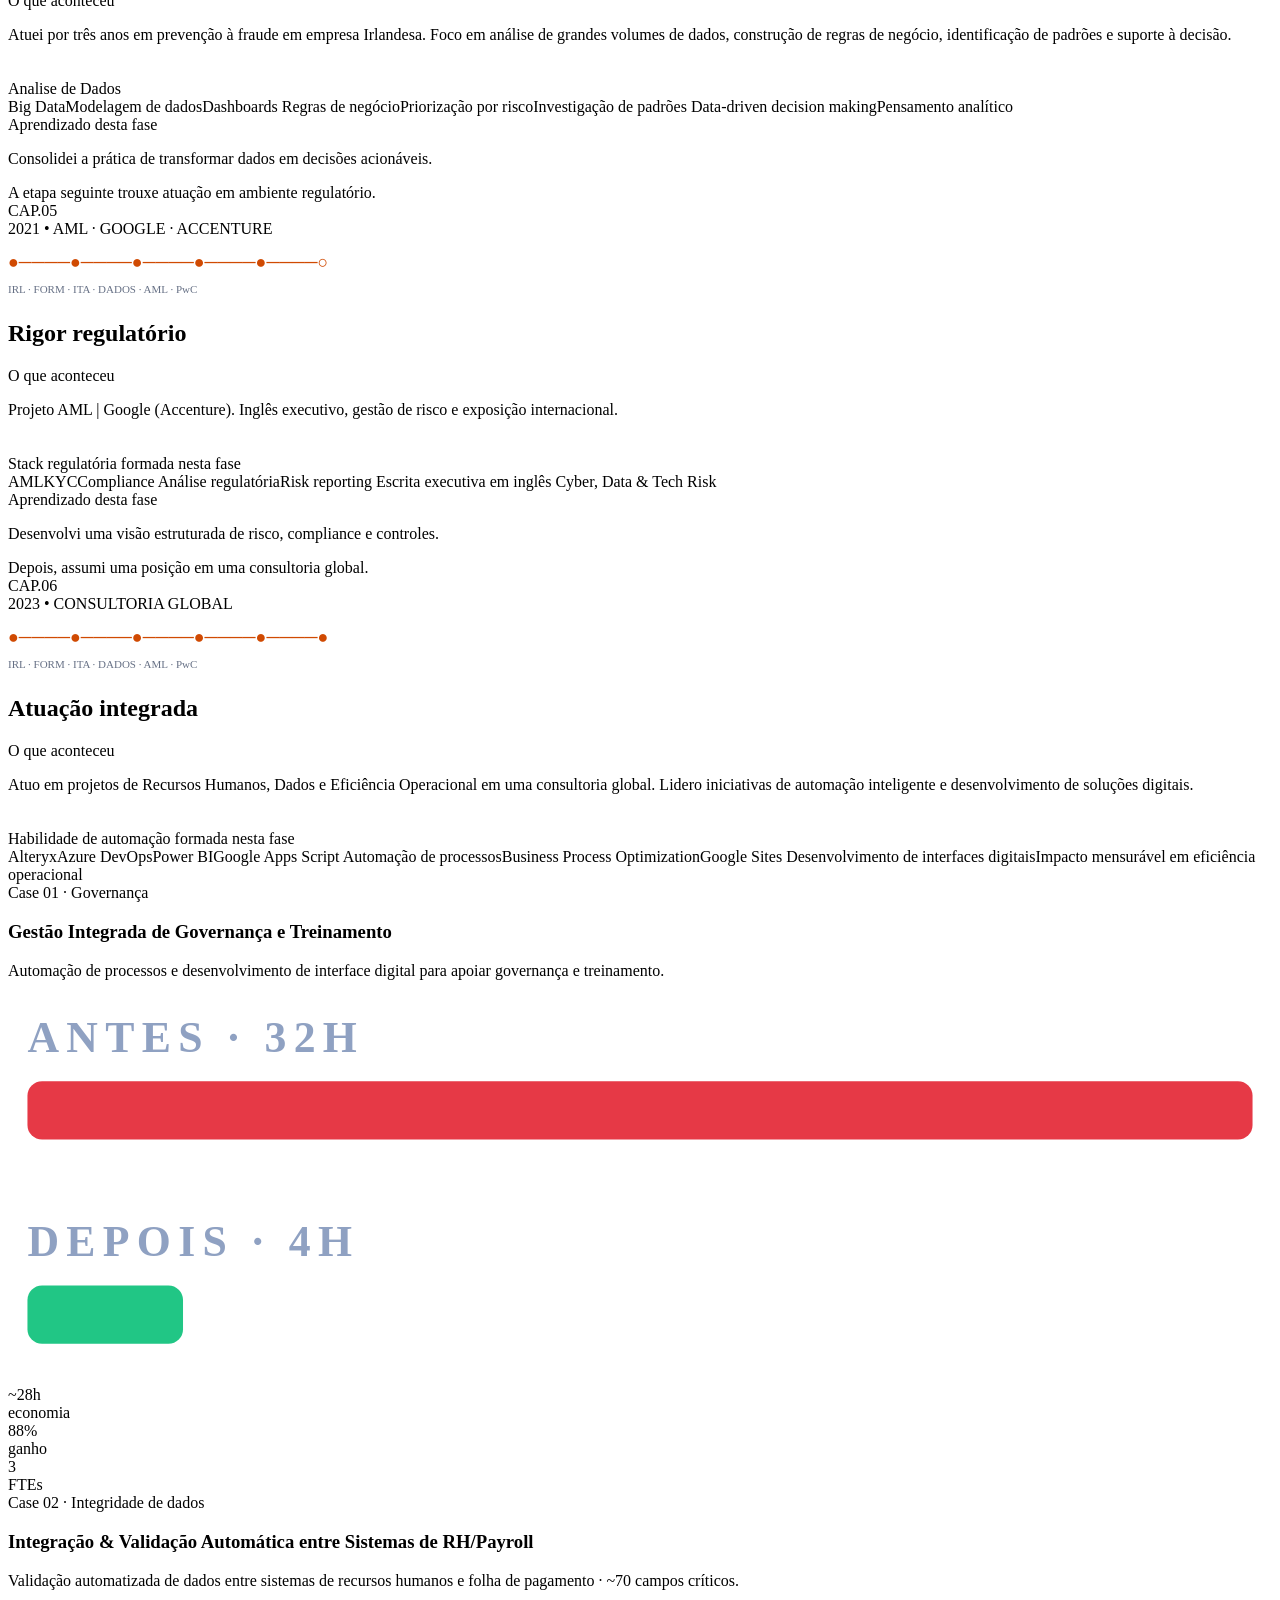
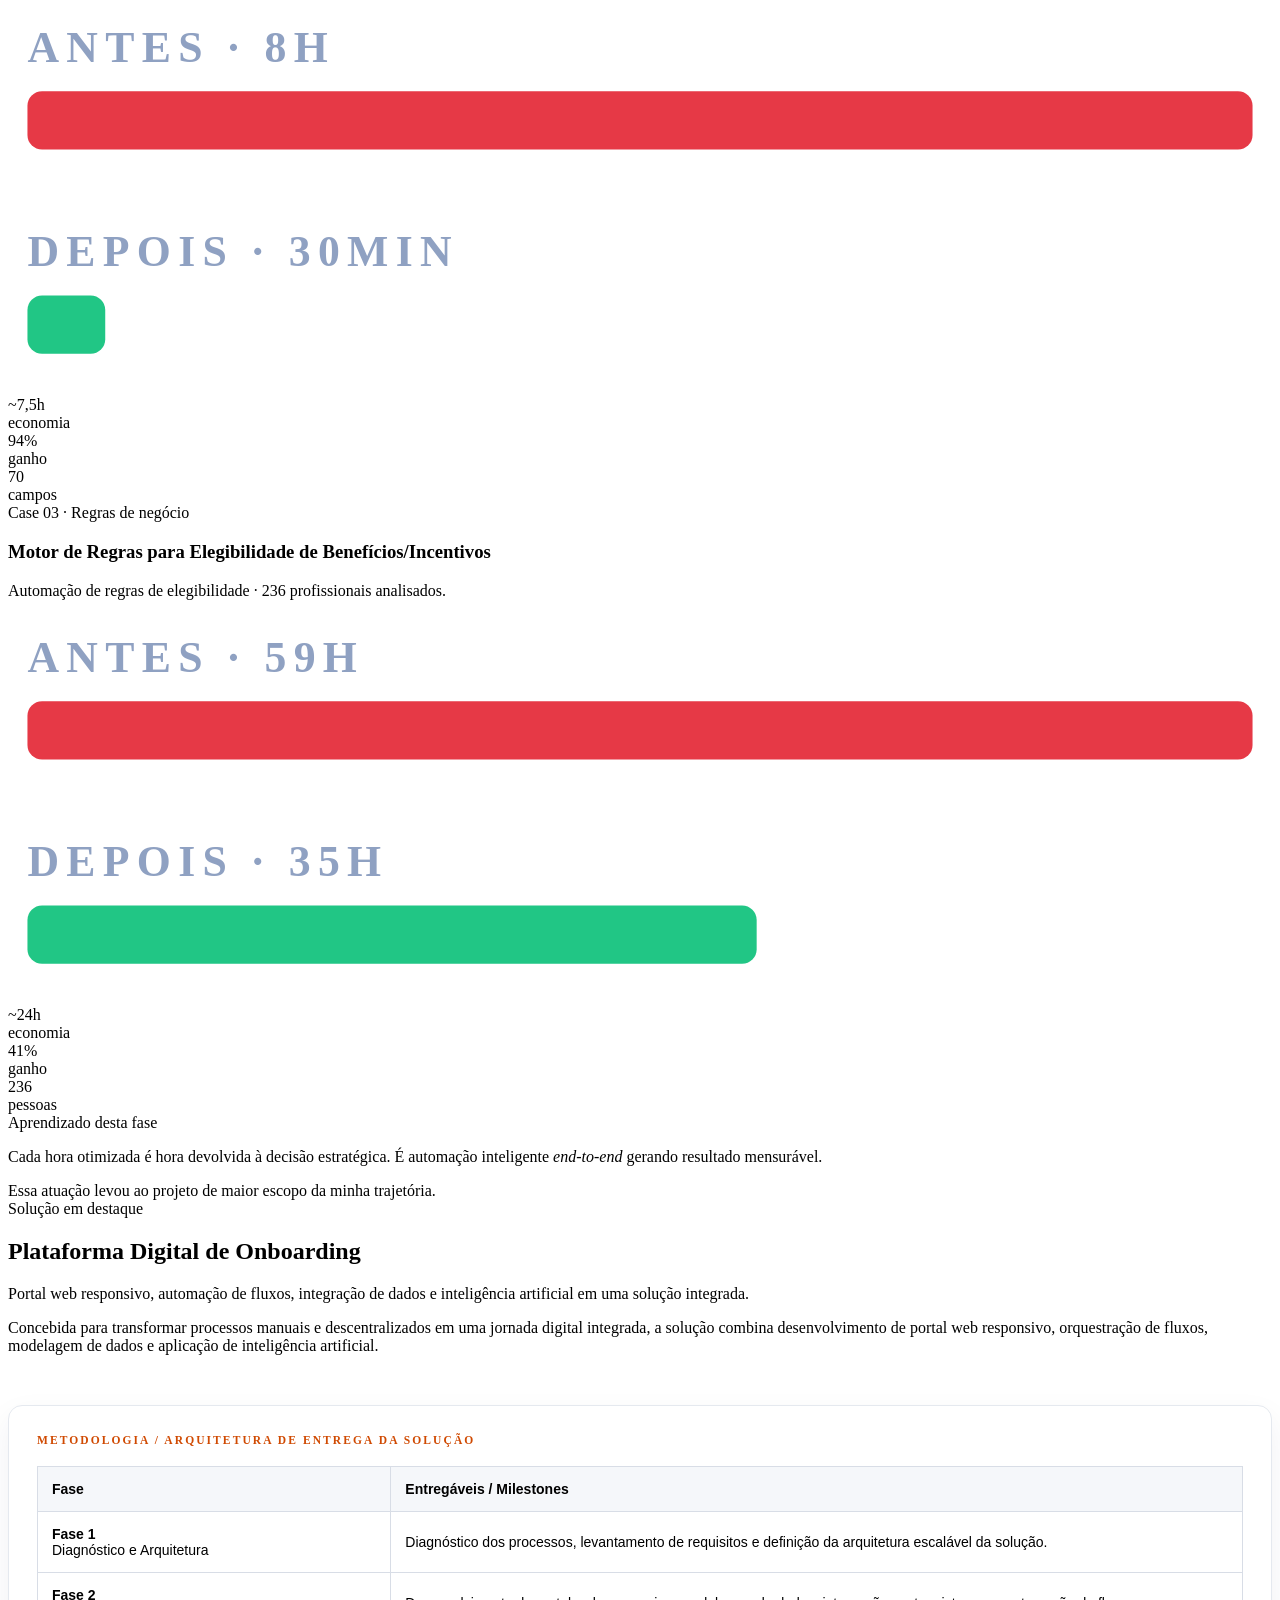
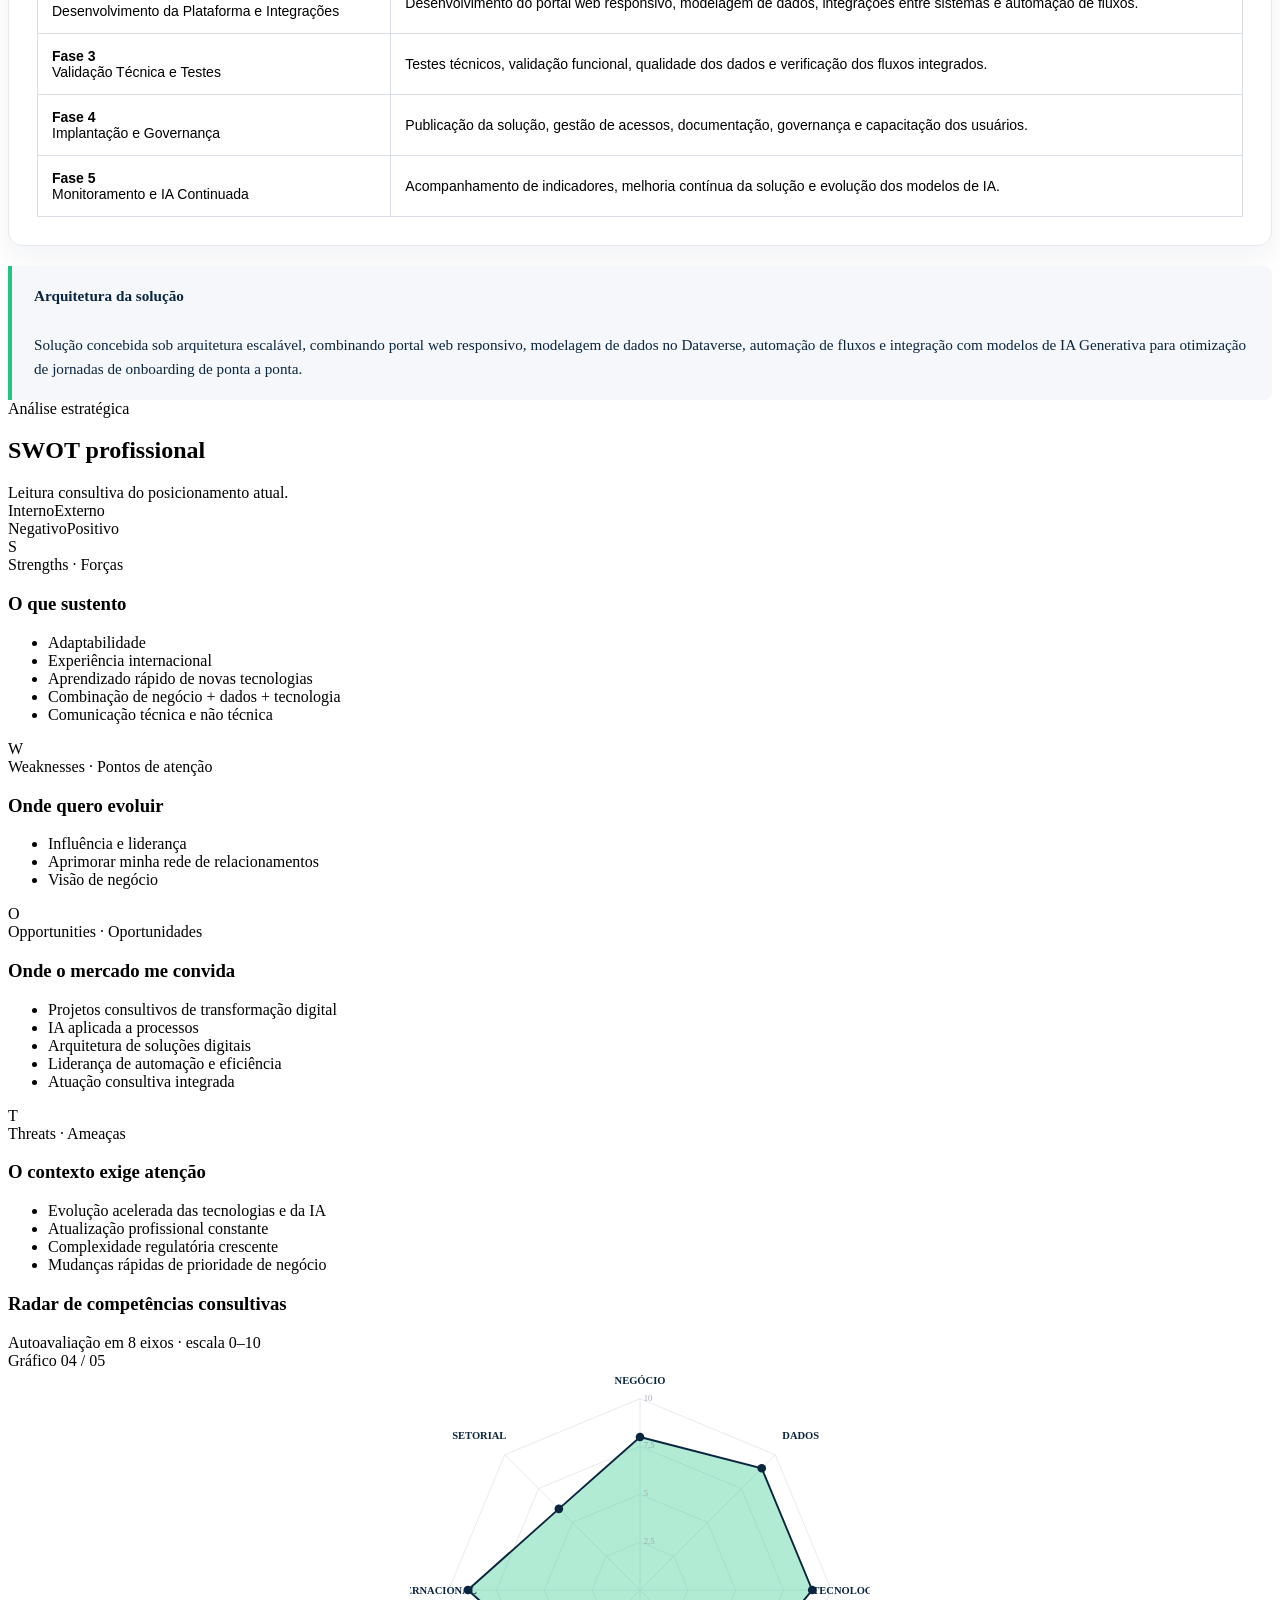
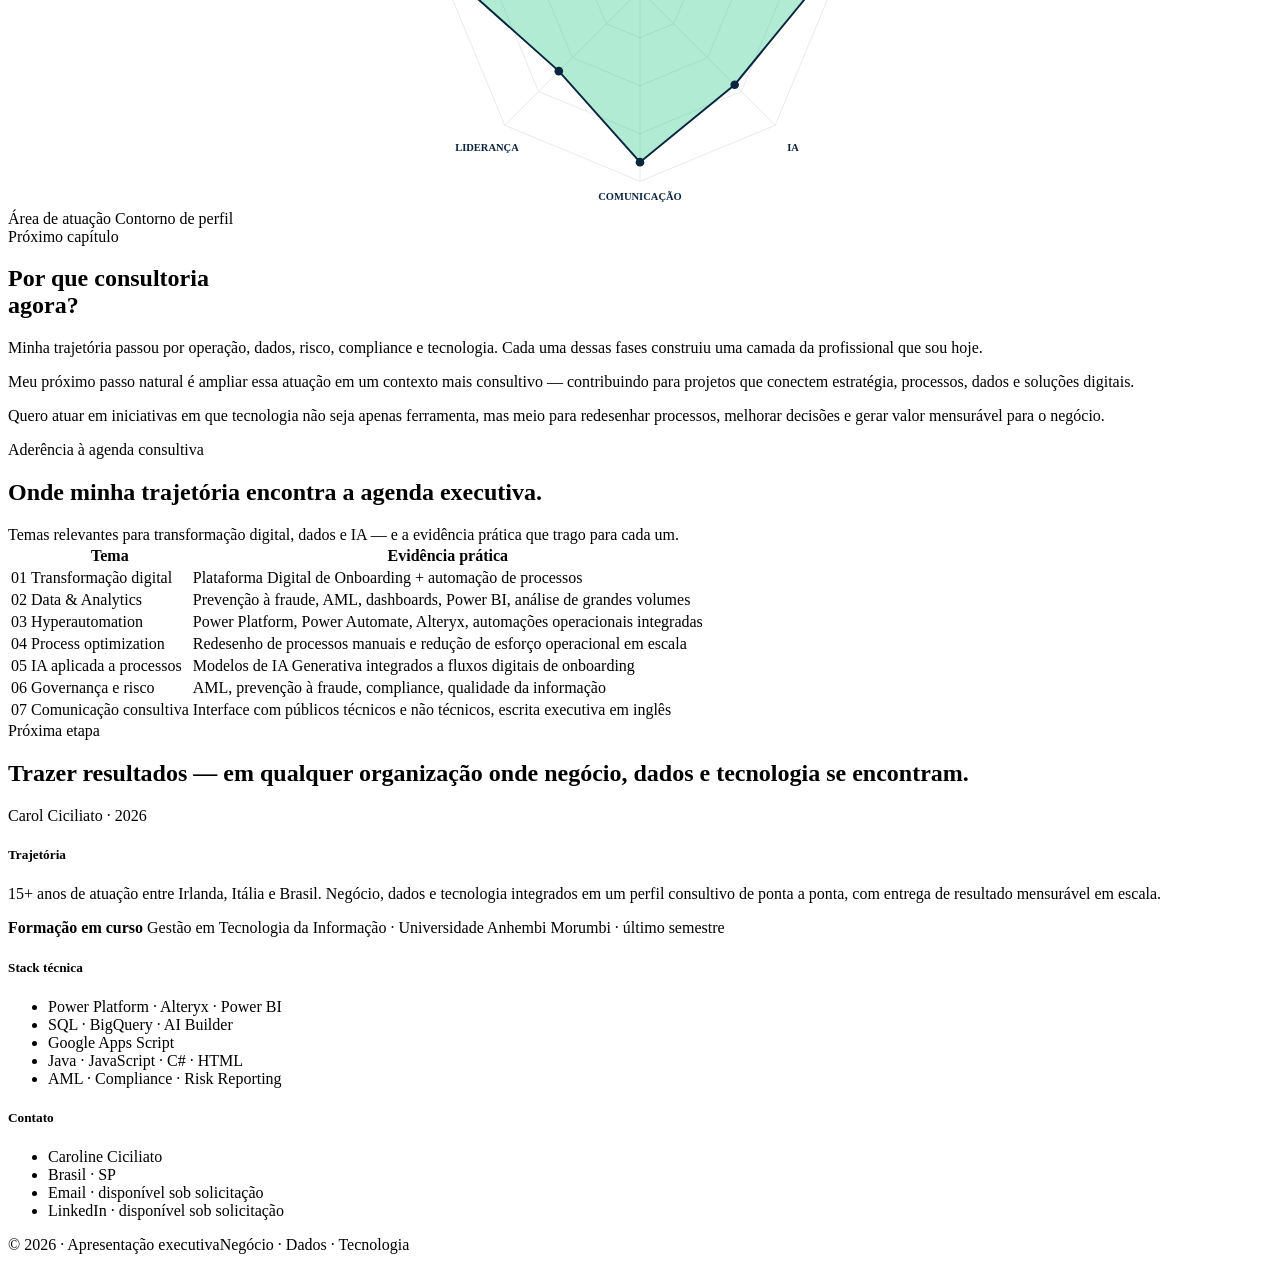
==== commit b4d104a2: "Add files via upload" ====
--- a/index.html
+++ b/index.html
@@ -1,302 +1,24 @@
 <!DOCTYPE html>
-<!-- saved from url=(0105)file:///C:/Users/cciciliato001/OneDrive%20-%20PwC/back%20uo%2016.09.26/Carol_Ciciliato_Apresentacao_.html -->
 <html lang="pt-BR"><head><meta http-equiv="Content-Type" content="text/html; charset=UTF-8">
 
 <meta name="viewport" content="width=device-width, initial-scale=1.0">
 <title>Carol Ciciliato  Apresentação Executiva</title>
-<style>
-:root{
-  --navy:#0A2540;--navy-deep:#061a34;--navy-soft:#132f52;--ink:#13233b;
-  --coral:#D04A02;--green:#21C685;--red:#E63946;--gold:#E8B84A;
-  --line:#E5E9EF;--fog:#F5F7FA;--white:#FFFFFF;--muted:#667085;
-  --shadow:0 12px 32px rgba(10,37,64,.06);
-  --shadow-lg:0 24px 60px rgba(10,37,64,.10);
-}
-*{box-sizing:border-box;margin:0;padding:0}
-html{scroll-behavior:smooth}
-body{font-family:Inter,"Segoe UI",-apple-system,BlinkMacSystemFont,sans-serif;color:var(--ink);background:var(--white);line-height:1.6;-webkit-font-smoothing:antialiased}
-.container{max-width:1200px;margin-inline:auto;padding:0 32px}
-section{padding:100px 0}
-img{max-width:100%;display:block}
-
-header.top{position:sticky;top:0;z-index:80;height:68px;background:rgba(255,255,255,.9);backdrop-filter:saturate(160%) blur(14px);-webkit-backdrop-filter:saturate(160%) blur(14px);border-bottom:1px solid var(--line)}
-header.top .inner{height:100%;display:flex;align-items:center;justify-content:space-between;gap:24px;max-width:1200px;margin-inline:auto;padding:0 32px}
-.brand{display:flex;align-items:center;gap:12px;font-weight:800;letter-spacing:-.01em;color:var(--navy);font-size:1rem}
-.brand-dots{display:inline-flex;gap:4px}
-.brand-dots i{width:7px;height:7px;border-radius:50%;display:inline-block}
-.brand-dots i:nth-child(1){background:var(--coral)}
-.brand-dots i:nth-child(2){background:var(--green)}
-.brand-dots i:nth-child(3){background:var(--gold)}
-nav.menu{display:flex;gap:2px;flex-wrap:wrap}
-nav.menu a{text-decoration:none;color:var(--ink);font-size:.76rem;font-weight:600;padding:8px 12px;border-radius:999px;transition:background .18s ease, color .18s ease}
-nav.menu a:hover{background:var(--navy);color:#fff}
-nav.menu a .num{color:var(--coral);font-weight:800;margin-right:6px}
-nav.menu a:hover .num{color:var(--gold)}
-@media(max-width:1080px){nav.menu{display:none}}
-
-h1.hero-title{font-family:"Playfair Display",Georgia,serif;font-size:clamp(3.4rem,6.4vw,5.5rem);font-weight:700;letter-spacing:-.04em;color:var(--navy);line-height:.98}
-h2.section-title{font-size:clamp(1.9rem,3.5vw,2.6rem);font-weight:750;letter-spacing:-.03em;color:var(--navy);line-height:1.08}
-.section-dark h2.section-title{color:#fff}
-h3{font-size:1.25rem;font-weight:700;letter-spacing:-.01em;color:var(--navy)}
-.eyebrow{text-transform:uppercase;letter-spacing:.18em;font-size:.72rem;font-weight:800;color:var(--muted)}
-
-.section-head{display:flex;align-items:flex-end;justify-content:space-between;gap:32px;margin-bottom:56px;padding-bottom:22px;border-bottom:1px solid var(--line)}
-.section-dark .section-head{border-bottom-color:rgba(255,255,255,.14)}
-.section-head .left{flex:1;min-width:0}
-.section-head .kicker{display:inline-flex;align-items:center;gap:10px;color:var(--coral);text-transform:uppercase;letter-spacing:.2em;font-size:.72rem;font-weight:800;margin-bottom:16px}
-.section-dark .section-head .kicker{color:var(--gold)}
-.section-head .kicker::before{content:"";width:26px;height:2px;background:currentColor;display:inline-block}
-.section-head .sub{margin-top:10px;color:var(--muted);font-size:.95rem;max-width:640px}
-.section-dark .section-head .sub{color:#a9b6cc}
-
-section.hero{padding:56px 0 96px;background:#fff}
-.hero-eyebrow{display:inline-block;padding:8px 16px;border:1px solid var(--line);border-radius:999px;text-transform:uppercase;letter-spacing:.22em;font-size:.68rem;font-weight:700;color:var(--navy);margin-bottom:32px}
-.hero-eyebrow .dot{display:inline-block;width:7px;height:7px;border-radius:50%;background:var(--green);margin-right:10px;vertical-align:middle}
-.hero-grid{display:grid;grid-template-columns:1.35fr 1fr;gap:64px;align-items:center}
-@media(max-width:900px){.hero-grid{grid-template-columns:1fr;gap:44px}}
-.hero-sub{font-family:"Playfair Display",Georgia,serif;font-style:italic;font-size:clamp(1.15rem,1.7vw,1.45rem);color:var(--navy-soft);margin-top:28px;max-width:620px;line-height:1.4}
-.hero-copy{margin-top:22px;color:#3a4a63;font-size:1rem;line-height:1.65;max-width:580px}
-.hero-quote{margin-top:32px;padding:20px 26px;border-left:4px solid var(--coral);background:var(--fog);border-radius:0 10px 10px 0;font-family:"Playfair Display",Georgia,serif;font-style:italic;font-size:1.05rem;color:var(--navy);line-height:1.5;max-width:640px}
-.hero-photo{width:min(340px,100%);aspect-ratio:4/5;border-radius:24px;overflow:hidden;box-shadow:0 24px 60px rgba(10,37,64,.16);background:var(--fog);position:relative;margin-left:auto}
-.hero-photo img{width:100%;height:100%;object-fit:cover;object-position:50% 15%;transform:scale(1.65);transform-origin:50% 12%}
-
-section.pilares{background:var(--fog)}
-.pilares-grid{display:grid;grid-template-columns:repeat(4,1fr);gap:36px}
-@media(max-width:900px){.pilares-grid{grid-template-columns:repeat(2,1fr);gap:28px}}
-@media(max-width:520px){.pilares-grid{grid-template-columns:1fr}}
-.pilar{padding-top:16px;border-top:2px solid}
-.pilar.p1{border-color:var(--navy)}
-.pilar.p2{border-color:var(--green)}
-.pilar.p3{border-color:var(--coral)}
-.pilar.p4{border-color:var(--gold)}
-.pilar .n{font-family:"Playfair Display",serif;font-size:2rem;font-weight:700;color:var(--navy);line-height:1;margin-bottom:12px}
-.pilar .t{text-transform:uppercase;letter-spacing:.16em;font-size:.78rem;font-weight:800;color:var(--navy);margin-bottom:12px}
-.pilar .d{color:#3a4a63;font-size:.95rem;line-height:1.55}
-
-section.jornada{background:#fff}
-.kpi-row{display:grid;grid-template-columns:repeat(4,1fr);gap:32px;margin-bottom:64px}
-@media(max-width:820px){.kpi-row{grid-template-columns:repeat(2,1fr);gap:24px}}
-.kpi .num{font-family:"Playfair Display",Georgia,serif;font-size:clamp(2.3rem,3.8vw,3rem);font-weight:700;letter-spacing:-.03em;color:var(--navy);line-height:1}
-.kpi .num .plus{color:var(--coral)}
-.kpi .lbl{text-transform:uppercase;letter-spacing:.14em;font-size:.7rem;font-weight:700;color:var(--muted);margin-top:10px}
-.kpi .desc{margin-top:6px;font-size:.9rem;color:#3a4a63;line-height:1.4}
-.timeline-wrap{overflow-x:auto;padding-bottom:8px}
-.timeline-svg{min-width:1080px;width:100%;height:auto;display:block}
-
-/* Nota editorial · formação em curso */
-.edu-note{
-  margin-top:32px;
-  padding:18px 24px;
-  border-left:3px solid var(--green);
-  background:var(--fog);
-  border-radius:0 10px 10px 0;
-  display:flex;
-  align-items:center;
-  gap:18px;
-  flex-wrap:wrap;
-}
-.edu-note .edu-tag{
-  text-transform:uppercase;
-  letter-spacing:.18em;
-  font-size:.68rem;
-  font-weight:800;
-  color:var(--green);
-  background:rgba(33,198,133,.12);
-  padding:4px 10px;
-  border-radius:999px;
-  white-space:nowrap;
-}
-.edu-note .edu-txt{
-  font-size:.95rem;
-  color:var(--navy);
-  font-weight:600;
-  line-height:1.5;
-}
-.edu-note .edu-txt em{color:var(--muted);font-style:normal;font-weight:500}
-
-section.chapter{padding:88px 0}
-section.chapter.dark{background:var(--navy);color:#e9eef7}
-section.chapter.fog{background:var(--fog)}
-.ch-head{display:grid;grid-template-columns:88px 1fr;gap:28px;align-items:center;padding-bottom:32px;margin-bottom:40px;border-bottom:1px solid var(--line)}
-section.chapter.dark .ch-head{border-bottom-color:rgba(255,255,255,.14)}
-.ch-badge{width:72px;height:72px;border-radius:50%;background:var(--green);color:var(--navy);display:flex;flex-direction:column;align-items:center;justify-content:center;line-height:1;box-shadow:0 8px 24px rgba(33,198,133,.22)}
-.ch-badge .cap{font-size:.55rem;letter-spacing:.16em;font-weight:800;opacity:.8;margin-bottom:4px}
-.ch-badge .n{font-size:1.4rem;font-weight:800;letter-spacing:-.02em}
-.ch-eyebrow{text-transform:uppercase;letter-spacing:.18em;font-size:.72rem;font-weight:800;color:var(--coral)}
-section.chapter.dark .ch-eyebrow{color:var(--gold)}
-.ch-title{margin-top:10px;font-size:clamp(1.9rem,3.6vw,2.4rem);font-weight:750;letter-spacing:-.03em;color:var(--navy);line-height:1.05}
-section.chapter.dark .ch-title{color:#fff}
-
-.ch-body{max-width:900px}
-.ch-body .lbl{text-transform:uppercase;letter-spacing:.18em;font-size:.7rem;font-weight:800;color:var(--muted);margin-bottom:14px;margin-top:32px}
-section.chapter.dark .ch-body .lbl{color:#8fa1c2}
-.ch-body p.aconteceu{font-size:1.02rem;color:#3a4a63;line-height:1.65}
-section.chapter.dark .ch-body p.aconteceu{color:#cfd7e6}
-.ch-body .quote{border-left:3px solid var(--green);padding:4px 0 4px 16px;font-style:italic;color:var(--navy);font-size:1rem;line-height:1.55;font-family:"Playfair Display",Georgia,serif}
-section.chapter.dark .ch-body .quote{color:#eaf2ff}
-.bridge{padding:20px 0 0;margin-top:28px;border-top:1px dashed var(--line);display:flex;align-items:center;gap:14px;color:var(--muted);font-size:.85rem;font-style:italic}
-section.chapter.dark .bridge{border-top-color:rgba(255,255,255,.14);color:#a9b6cc}
-.bridge::before{content:"→";color:var(--coral);font-style:normal;font-weight:800;font-size:1rem}
-section.chapter.dark .bridge::before{color:var(--gold)}
-
-.chips-block{margin-top:8px;padding:26px 28px;border-radius:14px}
-.chips-block.light{background:#fff;border:1px solid var(--line);box-shadow:var(--shadow)}
-.chips-block.dark{background:rgba(255,255,255,.03);border:1px solid rgba(255,255,255,.12)}
-.chips-block .lbl-head{text-transform:uppercase;letter-spacing:.18em;font-size:.72rem;font-weight:800;margin-bottom:16px}
-.chips-block.light .lbl-head{color:var(--coral)}
-.chips-block.dark .lbl-head{color:var(--gold)}
-.chips{display:flex;flex-wrap:wrap;gap:9px}
-.chip{padding:7px 14px;border-radius:999px;font-size:.8rem;font-weight:700;letter-spacing:.01em;border:1.5px solid;transition:transform .15s ease}
-.chip:hover{transform:translateY(-1px)}
-.chips-block.light .chip.nv{background:var(--navy);color:#fff;border-color:var(--navy)}
-.chips-block.light .chip.gr{background:transparent;color:#0f7a54;border-color:var(--green)}
-.chips-block.light .chip.co{background:transparent;color:var(--coral);border-color:var(--coral)}
-.chips-block.dark .chip.nv{background:#0b2452;color:#fff;border-color:#3b5b8f}
-.chips-block.dark .chip.gr{background:transparent;color:#9BE800;border-color:var(--green)}
-.chips-block.dark .chip.co{background:transparent;color:#E8B84A;border-color:var(--gold)}
-
-.cases-grid{display:grid;grid-template-columns:repeat(3,1fr);gap:22px;margin-top:40px}
-@media(max-width:960px){.cases-grid{grid-template-columns:1fr}}
-.case-card{border:1px solid rgba(255,255,255,.14);border-radius:14px;padding:24px;background:rgba(255,255,255,.04);display:flex;flex-direction:column;gap:12px}
-.case-card .cat{text-transform:uppercase;letter-spacing:.18em;font-size:.66rem;font-weight:800;color:var(--gold)}
-.case-card h3{font-size:1.2rem;color:#fff}
-.case-card .desc{color:#cfd7e6;font-size:.9rem;line-height:1.5}
-.case-metrics{display:grid;grid-template-columns:1fr 1fr 1fr;gap:8px;margin-top:auto;padding-top:14px;border-top:1px dashed rgba(255,255,255,.14)}
-.case-metrics .m .v{font-family:"Playfair Display",serif;font-weight:700;font-size:1.3rem;color:#fff;line-height:1}
-.case-metrics .m .l{text-transform:uppercase;letter-spacing:.08em;font-size:.6rem;font-weight:700;color:#8fa1c2;margin-top:5px}
-
-.exec-table-wrap{margin-top:40px;padding:30px;border:1px solid rgba(255,255,255,.14);border-radius:14px;background:rgba(255,255,255,.03)}
-.exec-table-wrap .head{display:flex;justify-content:space-between;align-items:flex-end;gap:16px;margin-bottom:18px;flex-wrap:wrap}
-.exec-table-wrap h3{color:#fff;font-size:1.05rem}
-.exec-table-wrap .sub{color:#a9b6cc;font-size:.86rem;margin-top:4px}
-.exec-table-wrap .side{font-size:.74rem;color:#a9b6cc;text-transform:uppercase;letter-spacing:.14em;font-weight:700}
-.exec-table{width:100%;border-collapse:collapse;font-family:Inter,sans-serif}
-.exec-table thead th{text-align:left;font-size:.7rem;letter-spacing:.16em;text-transform:uppercase;color:#8fa1c2;border-bottom:1px solid rgba(255,255,255,.14);padding:14px 12px;font-weight:800}
-.exec-table tbody td{padding:14px 12px;font-size:.94rem;color:#e9eef7;border-bottom:1px solid rgba(255,255,255,.08)}
-.exec-table tbody tr:last-child td{border-bottom:none}
-.exec-table .cn{font-weight:700;color:#fff}
-.exec-table .bl{color:#ff5e6b;font-weight:700;text-align:right}
-.exec-table .rs{color:#4bdba1;font-weight:700;text-align:right}
-.exec-table .rd{font-family:"Playfair Display",serif;font-size:1.1rem;font-weight:700;color:var(--gold);text-align:right}
-.exec-agg{margin-top:18px;padding:18px 20px;background:rgba(232,184,74,.1);border:1px solid rgba(232,184,74,.28);border-radius:10px;color:#e9eef7;font-size:.95rem;font-weight:600}
-.exec-agg strong{color:var(--gold);font-family:"Playfair Display",serif;font-weight:700}
-
-section.painel{background:var(--fog)}
-.painel-narr{max-width:900px;color:#3a4a63;font-size:1.02rem;line-height:1.65}
-.blueprint{background:#fff;border:1px solid var(--line);border-radius:14px;padding:28px;box-shadow:var(--shadow);margin-top:40px}
-.bp-head{margin-bottom:20px}
-.bp-head .lbl-head{text-transform:uppercase;letter-spacing:.18em;font-size:.72rem;font-weight:800;color:var(--coral)}
-.bp-head h3{margin-top:6px;font-size:1.15rem}
-.bp-head .sub{color:var(--muted);font-size:.88rem;margin-top:4px}
-.bp-caption{margin-top:16px;font-size:.82rem;color:var(--muted);font-style:italic;line-height:1.5;text-align:center;padding-top:14px;border-top:1px dashed var(--line)}
-
-.arch-frame{background:#fff;border:1px solid var(--line);border-radius:14px;padding:22px;box-shadow:var(--shadow);margin-top:32px}
-.arch-frame img{border-radius:8px}
-.arch-caption{margin-top:14px;font-size:.82rem;color:var(--muted);font-style:italic;line-height:1.5}
-
-section.aderencia{background:var(--navy);color:#e9eef7}
-.aderencia-tbl{width:100%;border-collapse:collapse;font-family:Inter,sans-serif;margin-top:8px}
-.aderencia-tbl thead th{text-align:left;font-size:.72rem;letter-spacing:.16em;text-transform:uppercase;color:var(--gold);border-bottom:1px solid rgba(255,255,255,.18);padding:16px 12px;font-weight:800}
-.aderencia-tbl tbody td{padding:22px 12px;border-bottom:1px solid rgba(255,255,255,.08);vertical-align:top}
-.aderencia-tbl tbody tr:last-child td{border-bottom:none}
-.aderencia-tbl .num{color:var(--coral);font-family:"Playfair Display",serif;font-weight:700;font-size:1.15rem;width:56px}
-.aderencia-tbl .tema{font-weight:800;color:#fff;font-size:1.02rem;letter-spacing:-.01em;width:34%}
-.aderencia-tbl .evid{color:#cfd7e6;font-size:.95rem;line-height:1.55}
-
-section.swot{background:#fff}
-.swot-wrap{position:relative;margin-top:16px}
-.swot-axes{position:relative;padding:36px 0 36px 60px}
-.swot-axis-x{position:absolute;top:-8px;left:60px;right:0;display:flex;justify-content:space-between;text-transform:uppercase;letter-spacing:.22em;font-size:.66rem;font-weight:800;color:var(--muted)}
-.swot-axis-y{position:absolute;left:0;top:36px;bottom:36px;display:flex;flex-direction:column;justify-content:space-between;writing-mode:vertical-rl;transform:rotate(180deg);text-transform:uppercase;letter-spacing:.22em;font-size:.66rem;font-weight:800;color:var(--muted)}
-.swot-grid{display:grid;grid-template-columns:1fr 1fr;grid-template-rows:1fr 1fr;gap:2px;background:var(--navy);border:2px solid var(--navy);border-radius:14px;overflow:hidden}
-.q{position:relative;padding:34px 30px 30px;min-height:280px;background:#fff}
-.q .wm{position:absolute;top:12px;right:22px;font-family:"Playfair Display",serif;font-size:6rem;font-weight:700;line-height:1;opacity:.08;user-select:none}
-.q .qtag{text-transform:uppercase;letter-spacing:.22em;font-size:.7rem;font-weight:800;color:var(--muted);margin-bottom:4px}
-.q h3.qtitle{font-size:1.35rem;margin-bottom:16px;letter-spacing:-.01em}
-.q ul{list-style:none}
-.q ul li{position:relative;padding-left:18px;margin-bottom:10px;font-size:.95rem;line-height:1.5;color:#3a4a63}
-.q ul li::before{content:"";position:absolute;left:0;top:.7em;width:8px;height:2px;background:currentColor}
-.q.s{background:linear-gradient(180deg,#e6f8f0 0%,#fff 60%)}
-.q.s .wm{color:var(--green)} .q.s h3.qtitle{color:#0f7a54} .q.s ul li{color:#26523f}
-.q.w{background:linear-gradient(180deg,#fdf5e0 0%,#fff 60%)}
-.q.w .wm{color:var(--gold)} .q.w h3.qtitle{color:#8a6612} .q.w ul li{color:#5c4a1e}
-.q.o{background:linear-gradient(180deg,#eaf1fb 0%,#fff 60%)}
-.q.o .wm{color:var(--navy)} .q.o h3.qtitle{color:var(--navy)} .q.o ul li{color:#22375a}
-.q.t{background:linear-gradient(180deg,#fdebee 0%,#fff 60%)}
-.q.t .wm{color:var(--red)} .q.t h3.qtitle{color:#a91d2b} .q.t ul li{color:#67242c}
-
-.radar-panel{border:1px solid var(--line);border-radius:16px;background:#fff;padding:32px;box-shadow:var(--shadow);margin-top:48px}
-.radar-panel .head{display:flex;justify-content:space-between;align-items:flex-end;gap:16px;margin-bottom:12px;flex-wrap:wrap}
-.radar-panel h3{font-size:1.1rem}
-.radar-panel .sub{color:var(--muted);font-size:.88rem;margin-bottom:20px}
-.radar-panel .side{font-size:.76rem;color:var(--muted);text-transform:uppercase;letter-spacing:.14em;font-weight:700}
-.chart-legend{display:flex;gap:22px;margin-top:16px;font-size:.8rem;color:var(--muted);justify-content:center}
-.chart-legend .sw{display:inline-block;width:12px;height:12px;border-radius:3px;margin-right:8px;vertical-align:middle}
-
-section.bizvalue{background:var(--navy);color:#e9eef7}
-.bv-grid{display:grid;grid-template-columns:repeat(4,1fr);gap:36px;margin-top:8px}
-@media(max-width:900px){.bv-grid{grid-template-columns:repeat(2,1fr)}}
-@media(max-width:520px){.bv-grid{grid-template-columns:1fr}}
-.bv{padding-top:20px;border-top:2px solid}
-.bv:nth-child(1){border-color:var(--gold)}
-.bv:nth-child(2){border-color:var(--green)}
-.bv:nth-child(3){border-color:var(--coral)}
-.bv:nth-child(4){border-color:#fff}
-.bv .n{font-family:"Playfair Display",serif;font-size:2rem;font-weight:700;color:#fff;line-height:1;margin-bottom:10px}
-.bv .t{text-transform:uppercase;letter-spacing:.16em;font-size:.78rem;font-weight:800;color:#fff;margin-bottom:10px}
-.bv .d{color:#cfd7e6;font-size:.95rem;line-height:1.55}
-
-section.closing{background:var(--fog)}
-.closing-title{font-family:"Playfair Display",serif;font-size:clamp(2.6rem,5.5vw,4.4rem);font-weight:700;letter-spacing:-.04em;color:var(--navy);line-height:.98}
-.closing-paragraphs{display:grid;grid-template-columns:repeat(3,1fr);gap:34px;margin-top:44px}
-@media(max-width:820px){.closing-paragraphs{grid-template-columns:1fr}}
-.closing-paragraphs p{font-size:1.02rem;color:#3a4a63;line-height:1.65;padding-top:20px;border-top:2px solid var(--green)}
-.venn-wrap{margin-top:64px;display:flex;justify-content:center}
-
-.pri-grid{display:grid;grid-template-columns:repeat(4,1fr);gap:36px;margin-top:24px}
-@media(max-width:900px){.pri-grid{grid-template-columns:repeat(2,1fr)}}
-@media(max-width:520px){.pri-grid{grid-template-columns:1fr}}
-.pri{padding-top:20px;border-top:2px solid}
-.pri:nth-child(1){border-color:var(--navy)}
-.pri:nth-child(2){border-color:var(--green)}
-.pri:nth-child(3){border-color:var(--coral)}
-.pri:nth-child(4){border-color:var(--gold)}
-.pri .n{font-family:"Playfair Display",serif;font-size:1.6rem;font-weight:700;color:var(--navy);line-height:1;margin-bottom:8px}
-.pri .t{text-transform:uppercase;letter-spacing:.16em;font-size:.78rem;font-weight:800;color:var(--navy);margin-bottom:8px}
-.pri .d{color:#3a4a63;font-size:.9rem;line-height:1.5}
-
-section.cta-strip{background:linear-gradient(135deg,var(--navy-deep) 0%,var(--navy) 55%,var(--navy-soft) 100%);padding:80px 0;color:#fff;position:relative;overflow:hidden}
-section.cta-strip::before{content:"";position:absolute;inset:0;background:radial-gradient(1000px 400px at 100% 0%,rgba(33,198,133,.14),transparent 60%),radial-gradient(700px 300px at 0% 100%,rgba(208,74,2,.15),transparent 60%);pointer-events:none}
-.cta-strip .inner{position:relative;text-align:center}
-.cta-strip .kicker{color:var(--gold);text-transform:uppercase;letter-spacing:.22em;font-size:.72rem;font-weight:800;margin-bottom:22px}
-.cta-strip h2{font-family:"Playfair Display",serif;font-size:clamp(2rem,4vw,3.2rem);font-weight:700;letter-spacing:-.03em;line-height:1.15;max-width:960px;margin:0 auto;color:#fff}
-.cta-strip .sig{margin-top:36px;font-size:.85rem;color:#a9b6cc;letter-spacing:.14em;text-transform:uppercase;font-weight:700}
-.cta-strip .sig .dot{color:var(--green);margin:0 8px}
-
-footer{background:var(--navy-deep);color:#c9d3e2;padding:64px 0 40px}
-footer .cols{display:grid;grid-template-columns:1.2fr 1fr 1fr;gap:44px}
-@media(max-width:820px){footer .cols{grid-template-columns:1fr}}
-footer h5{color:#fff;text-transform:uppercase;letter-spacing:.18em;font-size:.72rem;font-weight:800;margin-bottom:14px}
-footer p, footer li{font-size:.9rem;line-height:1.6}
-footer ul{list-style:none}
-footer li{margin-bottom:6px}
-footer .mark{margin-top:36px;padding-top:24px;border-top:1px solid rgba(255,255,255,.08);color:#8fa1c2;font-size:.78rem;letter-spacing:.06em;display:flex;justify-content:space-between;flex-wrap:wrap;gap:12px}
-footer .edu-footer{margin-top:14px;padding-top:14px;border-top:1px dashed rgba(255,255,255,.12);font-size:.82rem;color:#8fa1c2;line-height:1.5}
-footer .edu-footer strong{color:var(--green);text-transform:uppercase;letter-spacing:.14em;font-size:.68rem;font-weight:800;display:block;margin-bottom:4px}
-</style>
+<link rel="stylesheet" href="styles.css">
 </head>
 <body>
+  
 
 <header class="top">
   <div class="inner">
     <div class="brand"><span class="brand-dots"><i></i><i></i><i></i></span>Carol Ciciliato</div>
-    <nav class="menu">
-      <a href="file:///C:/Users/cciciliato001/OneDrive%20-%20PwC/back%20uo%2016.09.26/Carol_Ciciliato_Apresentacao_.html#trajetoria"><span class="num">01</span>Trajetória</a>
-      <a href="file:///C:/Users/cciciliato001/OneDrive%20-%20PwC/back%20uo%2016.09.26/Carol_Ciciliato_Apresentacao_.html#aderencia"><span class="num">02</span>Aderência</a>
-      <a href="file:///C:/Users/cciciliato001/OneDrive%20-%20PwC/back%20uo%2016.09.26/Carol_Ciciliato_Apresentacao_.html#cases"><span class="num">03</span>Cases</a>
-      <a href="file:///C:/Users/cciciliato001/OneDrive%20-%20PwC/back%20uo%2016.09.26/Carol_Ciciliato_Apresentacao_.html#painel"><span class="num">04</span>Painel do Candidato</a>
-      <a href="file:///C:/Users/cciciliato001/OneDrive%20-%20PwC/back%20uo%2016.09.26/Carol_Ciciliato_Apresentacao_.html#swot"><span class="num">05</span>SWOT</a>
-      <a href="file:///C:/Users/cciciliato001/OneDrive%20-%20PwC/back%20uo%2016.09.26/Carol_Ciciliato_Apresentacao_.html#futuro"><span class="num">06</span>Próximo capítulo</a>
+    <button class="menu-toggle" type="button" aria-controls="primary-navigation" aria-expanded="false" aria-label="Abrir menu de navegação"><span aria-hidden="true">☰</span><span>Menu</span></button>
+    <nav class="menu" id="primary-navigation" aria-label="Navegação principal">
+      <a href="#cap01"><span class="num">01</span>Trajetória</a>
+      <a href="#aderencia"><span class="num">02</span>Aderência</a>
+      <a href="#cases"><span class="num">03</span>Cases</a>
+      <a href="#painel"><span class="num">04</span>Plataforma Digital de Onboarding</a>
+      <a href="#swot"><span class="num">05</span>SWOT</a>
+      <a href="#futuro"><span class="num">06</span>Próximo capítulo</a>
     </nav>
   </div>
 </header>
@@ -496,7 +218,7 @@
       </div>
       <div class="lbl">Aprendizado desta fase</div>
       <p class="quote">Desenvolvi uma visão estruturada de risco, compliance e controles.</p>
-      <div class="bridge">Depois assumi uma posição na PwC.</div>
+      <div class="bridge">Depois, assumi uma posição em uma consultoria global.</div>
     </div>
   </div>
 </section>
@@ -504,7 +226,7 @@
 <section id="cases" class="chapter dark">
   <div class="container">
     <div class="ch-head"><div class="ch-badge"><span class="cap">CAP.</span><span class="n">06</span></div><div><div class="ch-eyebrow">
-2023 • PwC BRASIL
+2023 • CONSULTORIA GLOBAL
 </div>
 
 <div style="font-size:18px;color:#D04A02;margin:14px 0 22px 0">
@@ -516,20 +238,20 @@
 </div><h2 class="ch-title">Atuação integrada</h2></div></div>
     <div class="ch-body" style="max-width:none">
       <div class="lbl">O que aconteceu</div>
-      <p class="aconteceu">Atuo em projetos de RH, Dados e Eficiência Operacional na PwC Brasil. Lidero projetos de destaque em automação inteligente e desenvolvimento de interfaces internas.</p>
+      <p class="aconteceu">Atuo em projetos de Recursos Humanos, Dados e Eficiência Operacional em uma consultoria global. Lidero iniciativas de automação inteligente e desenvolvimento de soluções digitais.</p>
       <div class="chips-block dark" style="margin-top:36px">
         <div class="lbl-head">Habilidade de automação formada nesta fase</div>
         <div class="chips">
           <span class="chip nv">Alteryx</span><span class="chip nv">Azure DevOps</span><span class="chip nv">Power BI</span><span class="chip nv">Google Apps Script</span>
           <span class="chip gr">Automação de processos</span><span class="chip gr">Business Process Optimization</span><span class="chip gr">Google Sites</span>
-          <span class="chip co">Desenvolvimento de interfaces internas</span><span class="chip co">Reconhecimento Digital Lab (2023)</span>
+          <span class="chip co">Desenvolvimento de interfaces digitais</span><span class="chip co">Impacto mensurável em eficiência operacional</span>
         </div>
       </div>
       <div class="cases-grid">
         <div class="case-card">
           <div class="cat">Case 01 · Governança</div>
-          <h3>BLM · Acervo de Treinamento</h3>
-          <div class="desc">Automação com desenvolvimento de interface em Google Apps Script. Reconhecimento Digital Lab</div>
+          <h3>Gestão Integrada de Governança e Treinamento</h3>
+          <div class="desc">Automação de processos e desenvolvimento de interface digital para apoiar governança e treinamento.</div>
           <svg viewBox="0 0 260 82" xmlns="http://www.w3.org/2000/svg" style="margin-top:4px">
             <text x="4" y="14" font-family="Inter" font-size="9" font-weight="800" fill="#8fa1c2" letter-spacing="1.5">ANTES · 32H</text>
             <rect x="4" y="20" width="252" height="12" rx="3" fill="#E63946"></rect>
@@ -544,8 +266,8 @@
         </div>
         <div class="case-card">
           <div class="cat">Case 02 · Integridade de dados</div>
-          <h3>FPW × Workday</h3>
-          <div class="desc">Validação automatizada entre sistemas · ~70 campos críticos.</div>
+          <h3>Integração &amp; Validação Automática entre Sistemas de RH/Payroll</h3>
+          <div class="desc">Validação automatizada de dados entre sistemas de recursos humanos e folha de pagamento · ~70 campos críticos.</div>
           <svg viewBox="0 0 260 82" xmlns="http://www.w3.org/2000/svg" style="margin-top:4px">
             <text x="4" y="14" font-family="Inter" font-size="9" font-weight="800" fill="#8fa1c2" letter-spacing="1.5">ANTES · 8H</text>
             <rect x="4" y="20" width="252" height="12" rx="3" fill="#E63946"></rect>
@@ -560,7 +282,7 @@
         </div>
         <div class="case-card">
           <div class="cat">Case 03 · Regras de negócio</div>
-          <h3>Incentivos · Elegibilidade</h3>
+          <h3>Motor de Regras para Elegibilidade de Benefícios/Incentivos</h3>
           <div class="desc">Automação de regras de elegibilidade · 236 profissionais analisados.</div>
           <svg viewBox="0 0 260 82" xmlns="http://www.w3.org/2000/svg" style="margin-top:4px">
             <text x="4" y="14" font-family="Inter" font-size="9" font-weight="800" fill="#8fa1c2" letter-spacing="1.5">ANTES · 59H</text>
@@ -584,8 +306,8 @@
 
 <section id="painel" class="painel">
   <div class="container">
-    <div class="section-head"><div class="left"><div class="kicker">Projeto atual</div><h2 class="section-title">Painel do Candidato </h2><div class="sub">Portal digital de onboarding do CSC — desenvolvimento web + orquestração de fluxos + IA + modelagem de dados em uma solução integrada.</div></div></div>
-    <p class="painel-narr">Idealizei, arquitetei e venho desenvolvendo um portal digital de onboarding para o CSC. O projeto transforma um processo manual e descentralizado em uma jornada digital integrada, combinando desenvolvimento de portal web, orquestração de fluxos, modelagem de dados e aplicação de IA em uma solução única.</p>
+    <div class="section-head"><div class="left"><div class="kicker">Solução em destaque</div><h2 class="section-title">Plataforma Digital de Onboarding</h2><div class="sub">Portal web responsivo, automação de fluxos, integração de dados e inteligência artificial em uma solução integrada.</div></div></div>
+    <p class="painel-narr">Concebida para transformar processos manuais e descentralizados em uma jornada digital integrada, a solução combina desenvolvimento de portal web responsivo, orquestração de fluxos, modelagem de dados e aplicação de inteligência artificial.</p>
     <div style="
 margin-top:50px;
 background:#ffffff;
@@ -602,10 +324,11 @@
     font-weight:800;
     color:#D04A02;
     margin-bottom:20px;">
-        STATUS DO PROJETO
-    </div>
-
-    <table style="
+        METODOLOGIA / ARQUITETURA DE ENTREGA DA SOLUÇÃO
+    </div>
+
+    <div class="project-table-wrap">
+<table style="
     width:100%;
     border-collapse:collapse;
     font-family:Inter,sans-serif;
@@ -629,13 +352,6 @@
                 Entregáveis / Milestones
                 </th>
 
-                <th style="
-                padding:14px;
-                text-align:left;
-                border:1px solid #D8DDE6;">
-                Status Atual
-                </th>
-
             </tr>
 
         </thead>
@@ -646,19 +362,11 @@
 
                 <td style="padding:14px;border:1px solid #D8DDE6;">
                     <strong>Fase 1</strong><br>
-                    Planejamento
-                </td>
-
-                <td style="padding:14px;border:1px solid #D8DDE6;">
-                    Levantamento de requisitos, definição da arquitetura da solução e modelagem dos dados.
-                </td>
-
-                <td style="
-                padding:14px;
-                border:1px solid #D8DDE6;
-                color:#21C685;
-                font-weight:700;">
-                    Concluído
+                    Diagnóstico e Arquitetura
+                </td>
+
+                <td style="padding:14px;border:1px solid #D8DDE6;">
+                    Diagnóstico dos processos, levantamento de requisitos e definição da arquitetura escalável da solução.
                 </td>
 
             </tr>
@@ -667,19 +375,11 @@
 
                 <td style="padding:14px;border:1px solid #D8DDE6;">
                     <strong>Fase 2</strong><br>
-                    Desenvolvimento
-                </td>
-
-                <td style="padding:14px;border:1px solid #D8DDE6;">
-                    Desenvolvimento do portal do candidato (Power Pages), front-end, base Dataverse, Power Apps e automações.
-                </td>
-
-                <td style="
-                padding:14px;
-                border:1px solid #D8DDE6;
-                color:#D04A02;
-                font-weight:700;">
-                    Em andamento
+                    Desenvolvimento da Plataforma e Integrações
+                </td>
+
+                <td style="padding:14px;border:1px solid #D8DDE6;">
+                    Desenvolvimento do portal web responsivo, modelagem de dados, integrações entre sistemas e automação de fluxos.
                 </td>
 
             </tr>
@@ -688,18 +388,11 @@
 
                 <td style="padding:14px;border:1px solid #D8DDE6;">
                     <strong>Fase 3</strong><br>
-                    Testes
-                </td>
-
-                <td style="padding:14px;border:1px solid #D8DDE6;">
-                    Testes técnicos, validação com o time de Admissão e alinhamento com TI.
-                </td>
-
-                <td style="
-                padding:14px;
-                border:1px solid #D8DDE6;
-                color:#667085;">
-                    Planejado
+                    Validação Técnica e Testes
+                </td>
+
+                <td style="padding:14px;border:1px solid #D8DDE6;">
+                    Testes técnicos, validação funcional, qualidade dos dados e verificação dos fluxos integrados.
                 </td>
 
             </tr>
@@ -708,18 +401,11 @@
 
                 <td style="padding:14px;border:1px solid #D8DDE6;">
                     <strong>Fase 4</strong><br>
-                    Implantação
-                </td>
-
-                <td style="padding:14px;border:1px solid #D8DDE6;">
-                    Publicação da solução, definição de acessos, comunicação e treinamento dos usuários.
-                </td>
-
-                <td style="
-                padding:14px;
-                border:1px solid #D8DDE6;
-                color:#667085;">
-                    Planejado
+                    Implantação e Governança
+                </td>
+
+                <td style="padding:14px;border:1px solid #D8DDE6;">
+                    Publicação da solução, gestão de acessos, documentação, governança e capacitação dos usuários.
                 </td>
 
             </tr>
@@ -728,45 +414,19 @@
 
                 <td style="padding:14px;border:1px solid #D8DDE6;">
                     <strong>Fase 5</strong><br>
-                    Monitoramento
-                </td>
-
-                <td style="padding:14px;border:1px solid #D8DDE6;">
-                    Acompanhamento dos indicadores, estabilização da solução e suporte inicial.
-                </td>
-
-                <td style="
-                padding:14px;
-                border:1px solid #D8DDE6;
-                color:#667085;">
-                    Planejado
+                    Monitoramento e IA Continuada
+                </td>
+
+                <td style="padding:14px;border:1px solid #D8DDE6;">
+                    Acompanhamento de indicadores, melhoria contínua da solução e evolução dos modelos de IA.
                 </td>
 
             </tr>
 
-            <tr>
-
-                <td style="padding:14px;border:1px solid #D8DDE6;">
-                    <strong>Fase 6</strong><br>
-                    Evolução
-                </td>
-
-                <td style="padding:14px;border:1px solid #D8DDE6;">
-                    Inclusão de novos documentos, evolução dos modelos de IA e integrações adicionais.
-                </td>
-
-                <td style="
-                padding:14px;
-                border:1px solid #D8DDE6;
-                color:#667085;">
-                    Planejado
-                </td>
-
-            </tr>
-
         </tbody>
 
     </table>
+    </div>
 
 </div>
 
@@ -781,12 +441,14 @@
 color:#0A2540;
 ">
 
-<strong>Status atual do projeto</strong><br><br>
-
-Arquitetura, modelagem de dados e definição dos requisitos concluídas.
-O portal encontra-se atualmente na fase de desenvolvimento da experiência do candidato, integração com Dataverse e construção das automações da solução.
-
-</div>
+<strong>Arquitetura da solução</strong><br><br>
+
+Solução concebida sob arquitetura escalável, combinando portal web responsivo, modelagem de dados no Dataverse, automação de fluxos e integração com modelos de IA Generativa para otimização de jornadas de onboarding de ponta a ponta.
+
+</div>
+
+</div>
+</section>
 
 <section id="swot" class="swot">
   <div class="container">
@@ -894,20 +556,17 @@
     <table class="aderencia-tbl">
       <thead><tr><th></th><th>Tema</th><th>Evidência prática</th></tr></thead>
       <tbody>
-        <tr><td class="num">01</td><td class="tema">Transformação digital</td><td class="evid">Painel do Candidato + automações no CSC</td></tr>
+        <tr><td class="num">01</td><td class="tema">Transformação digital</td><td class="evid">Plataforma Digital de Onboarding + automação de processos</td></tr>
         <tr><td class="num">02</td><td class="tema">Data &amp; Analytics</td><td class="evid">Prevenção à fraude, AML, dashboards, Power BI, análise de grandes volumes</td></tr>
         <tr><td class="num">03</td><td class="tema">Hyperautomation</td><td class="evid">Power Platform, Power Automate, Alteryx, automações operacionais integradas</td></tr>
         <tr><td class="num">04</td><td class="tema">Process optimization</td><td class="evid">Redesenho de processos manuais e redução de esforço operacional em escala</td></tr>
-        <tr><td class="num">05</td><td class="tema">IA aplicada a processos</td><td class="evid">AI Builder embarcado em fluxos digitais de onboarding</td></tr>
+        <tr><td class="num">05</td><td class="tema">IA aplicada a processos</td><td class="evid">Modelos de IA Generativa integrados a fluxos digitais de onboarding</td></tr>
         <tr><td class="num">06</td><td class="tema">Governança e risco</td><td class="evid">AML, prevenção à fraude, compliance, qualidade da informação</td></tr>
         <tr><td class="num">07</td><td class="tema">Comunicação consultiva</td><td class="evid">Interface com públicos técnicos e não técnicos, escrita executiva em inglês</td></tr>
       </tbody>
     </table>
-  </div>
-</section>
-    
-    </div>
-  
+    </div>
+  </div>
 </section>
 
 <section class="cta-strip">
@@ -938,4 +597,5 @@
 
 
 
-</body></html>
+<script src="app.js" defer></script>
+</body></html>
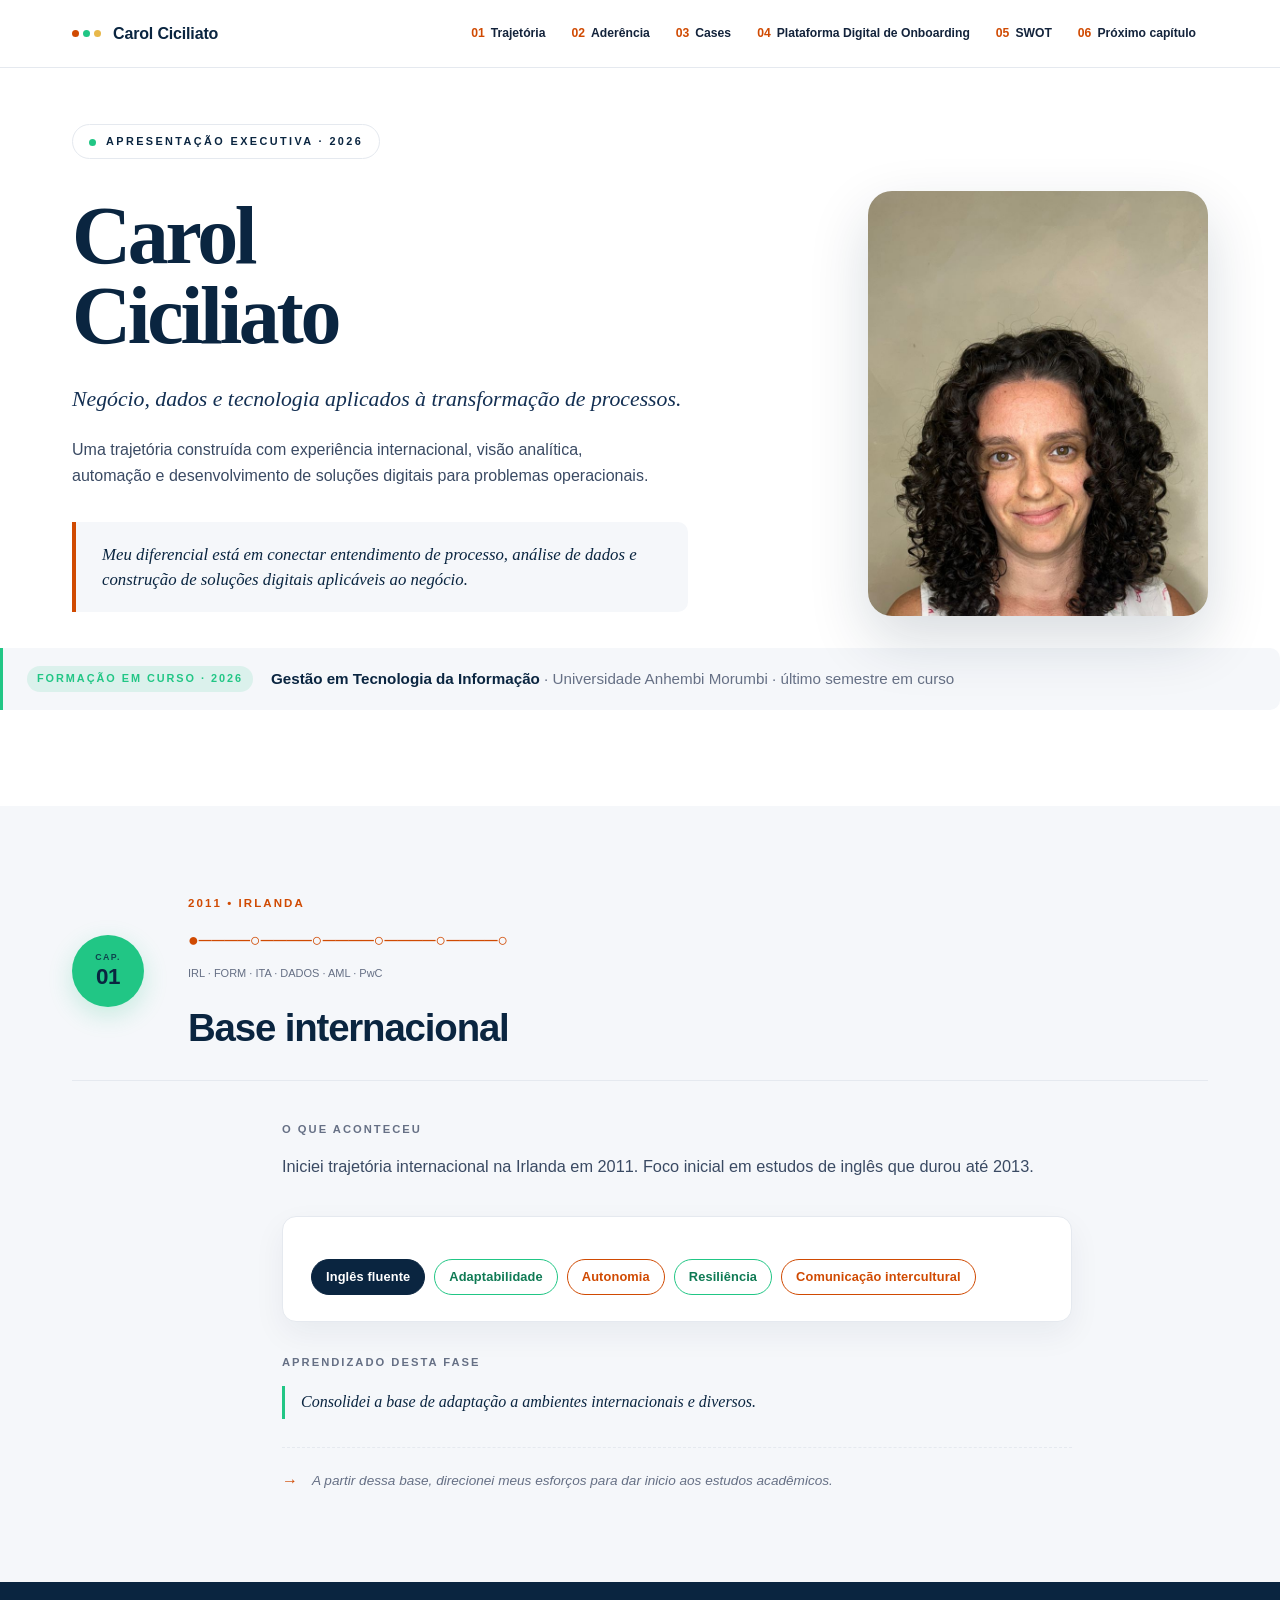
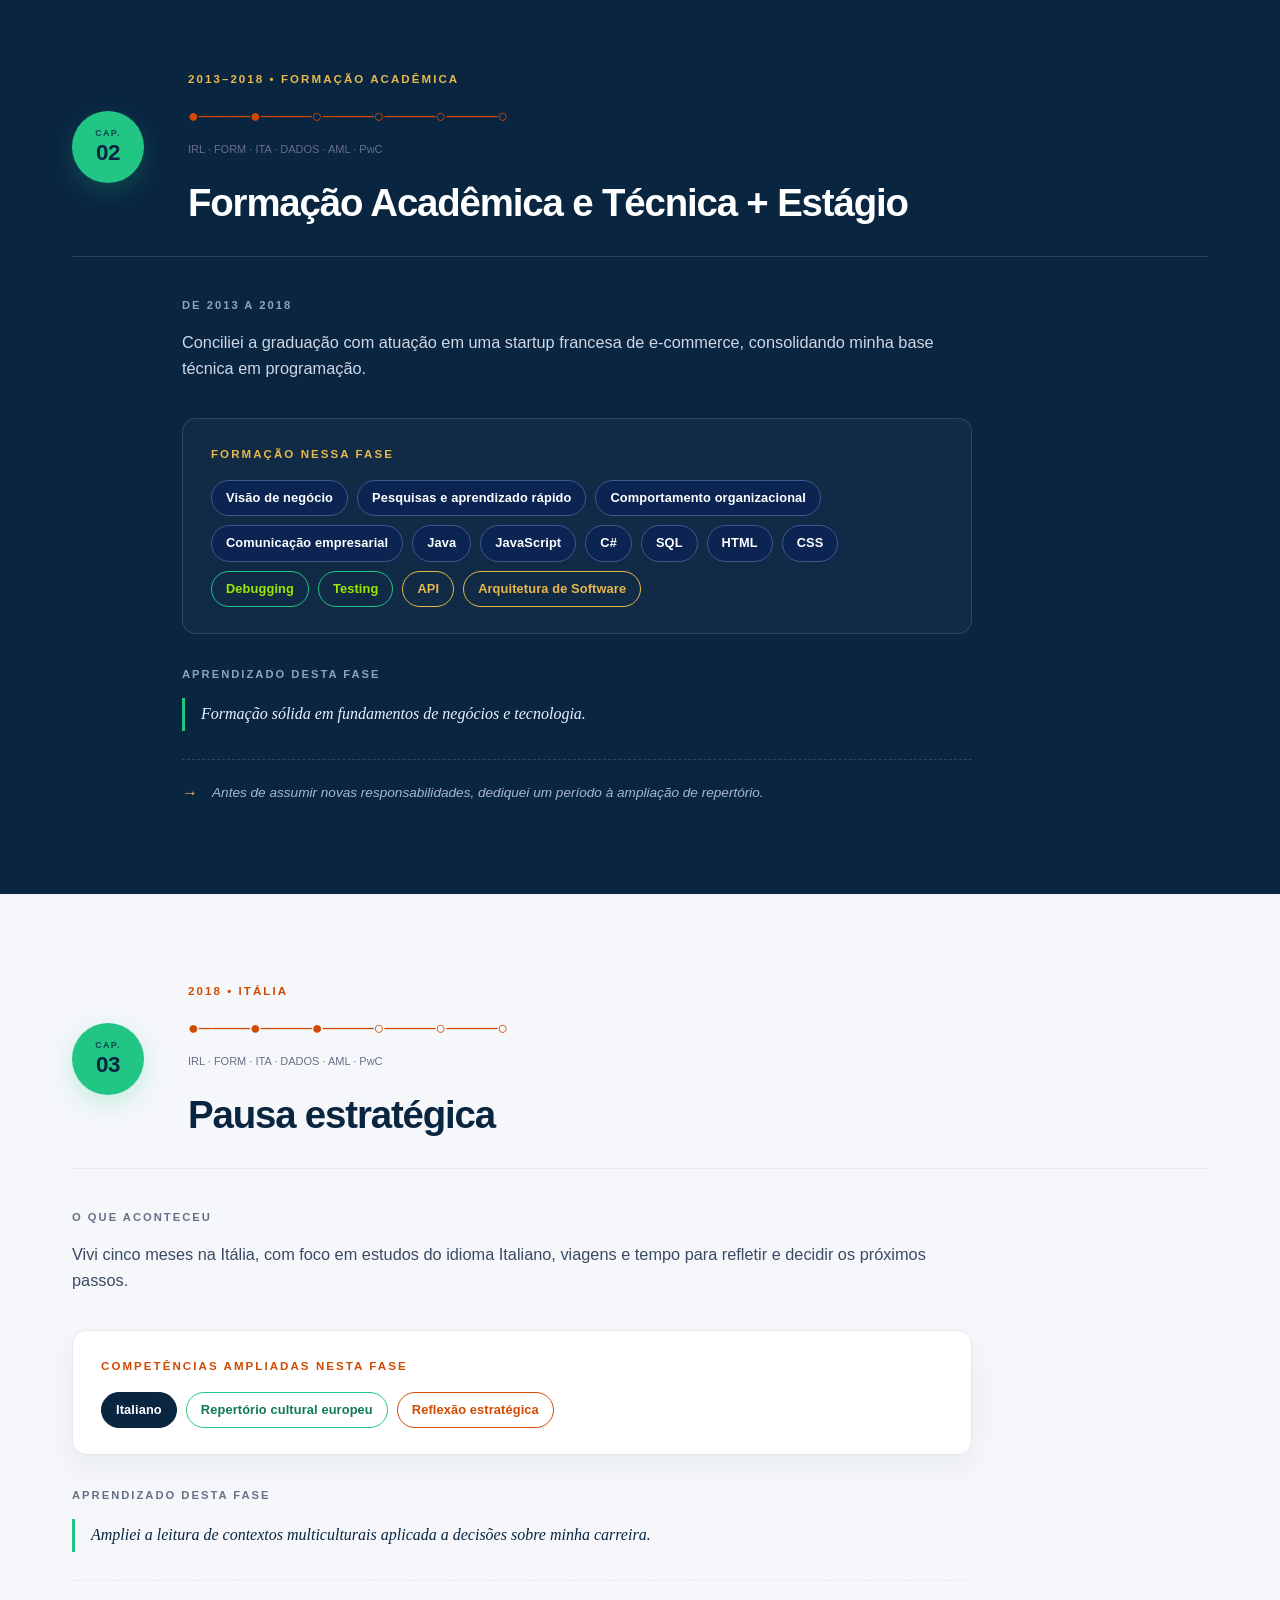
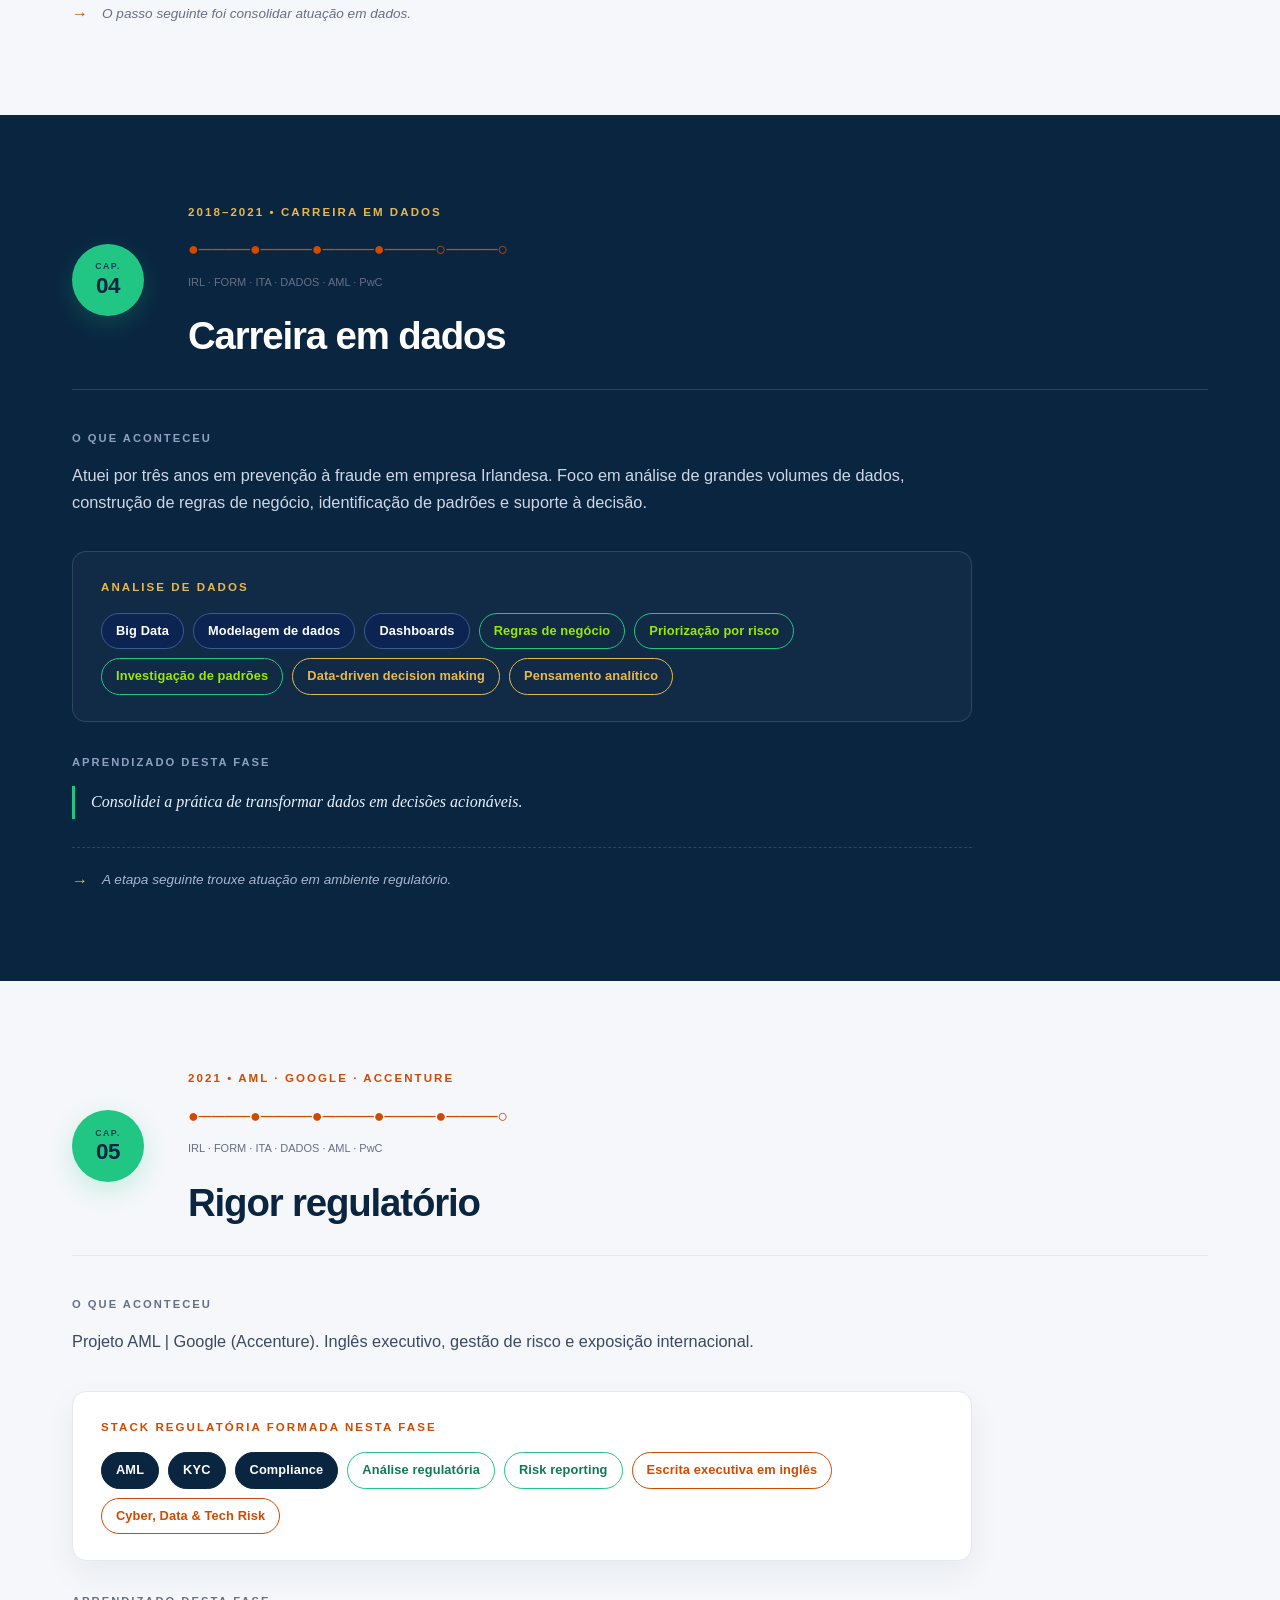
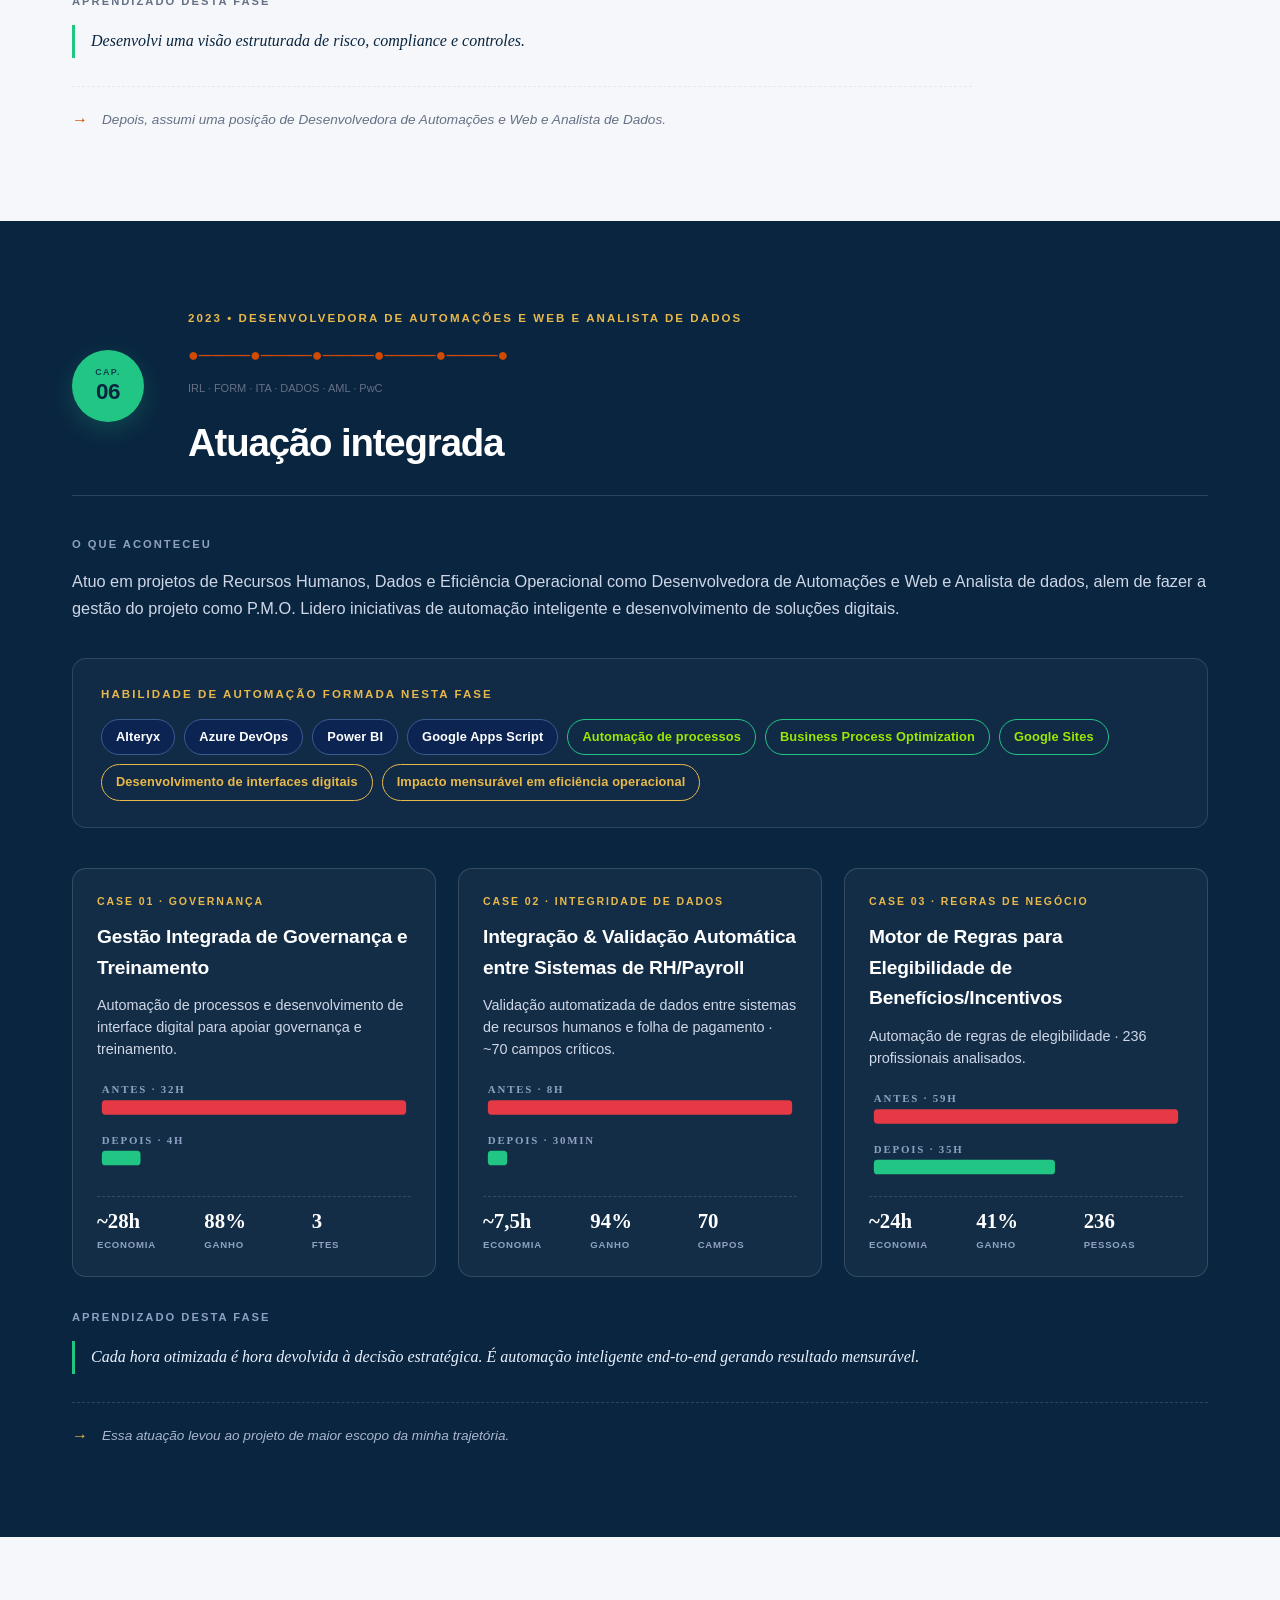
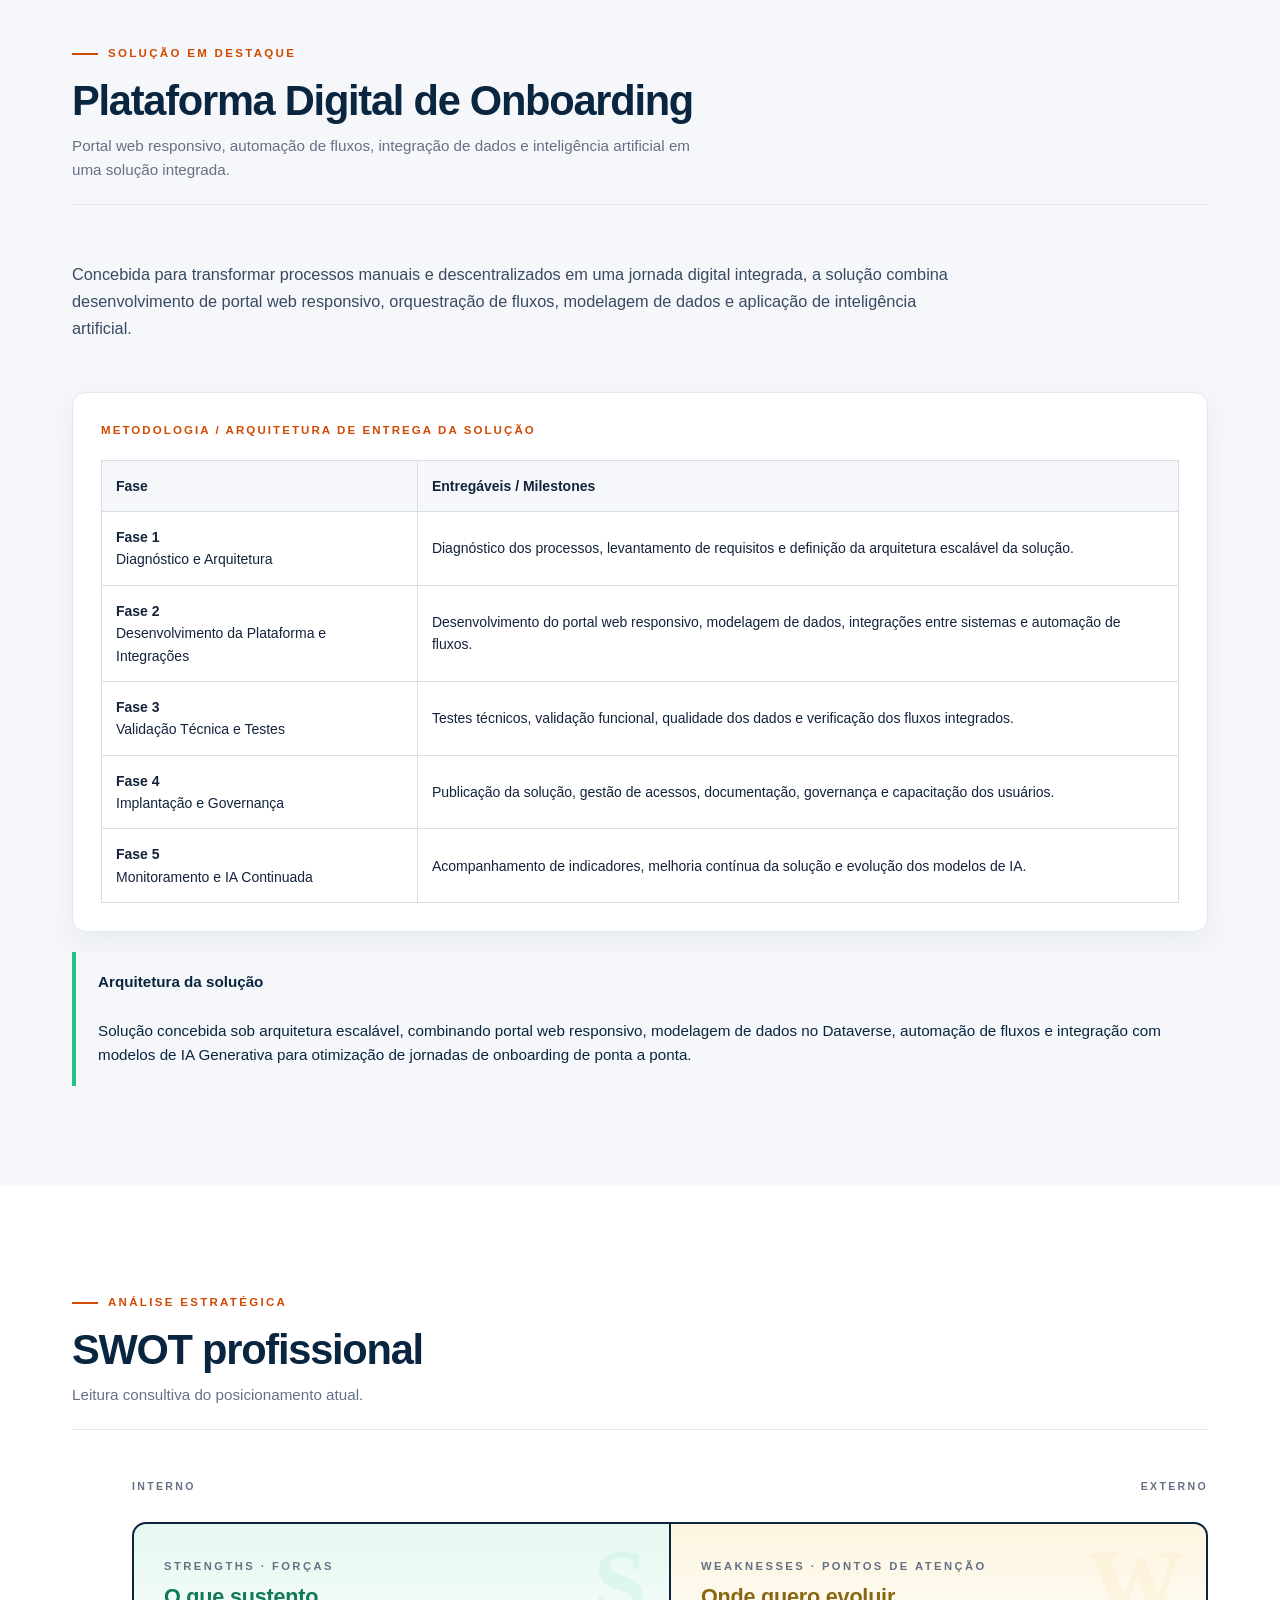
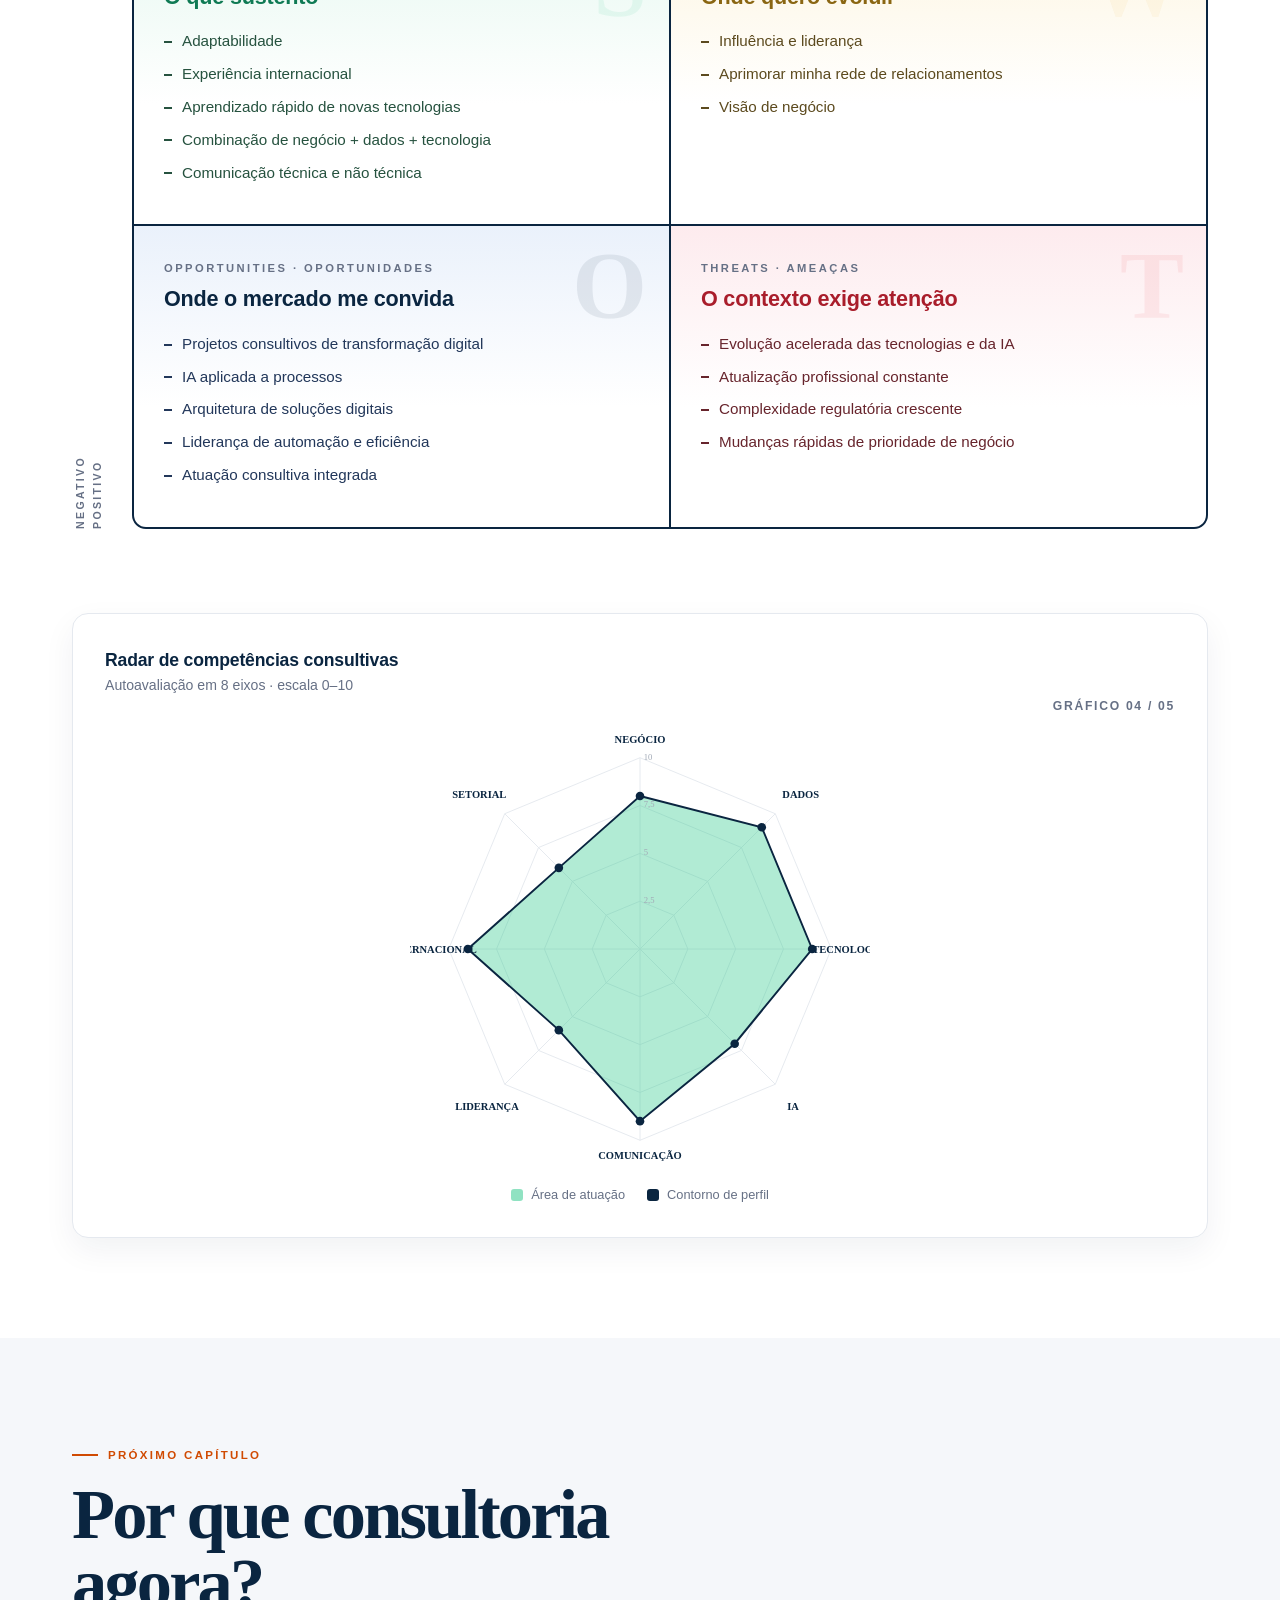
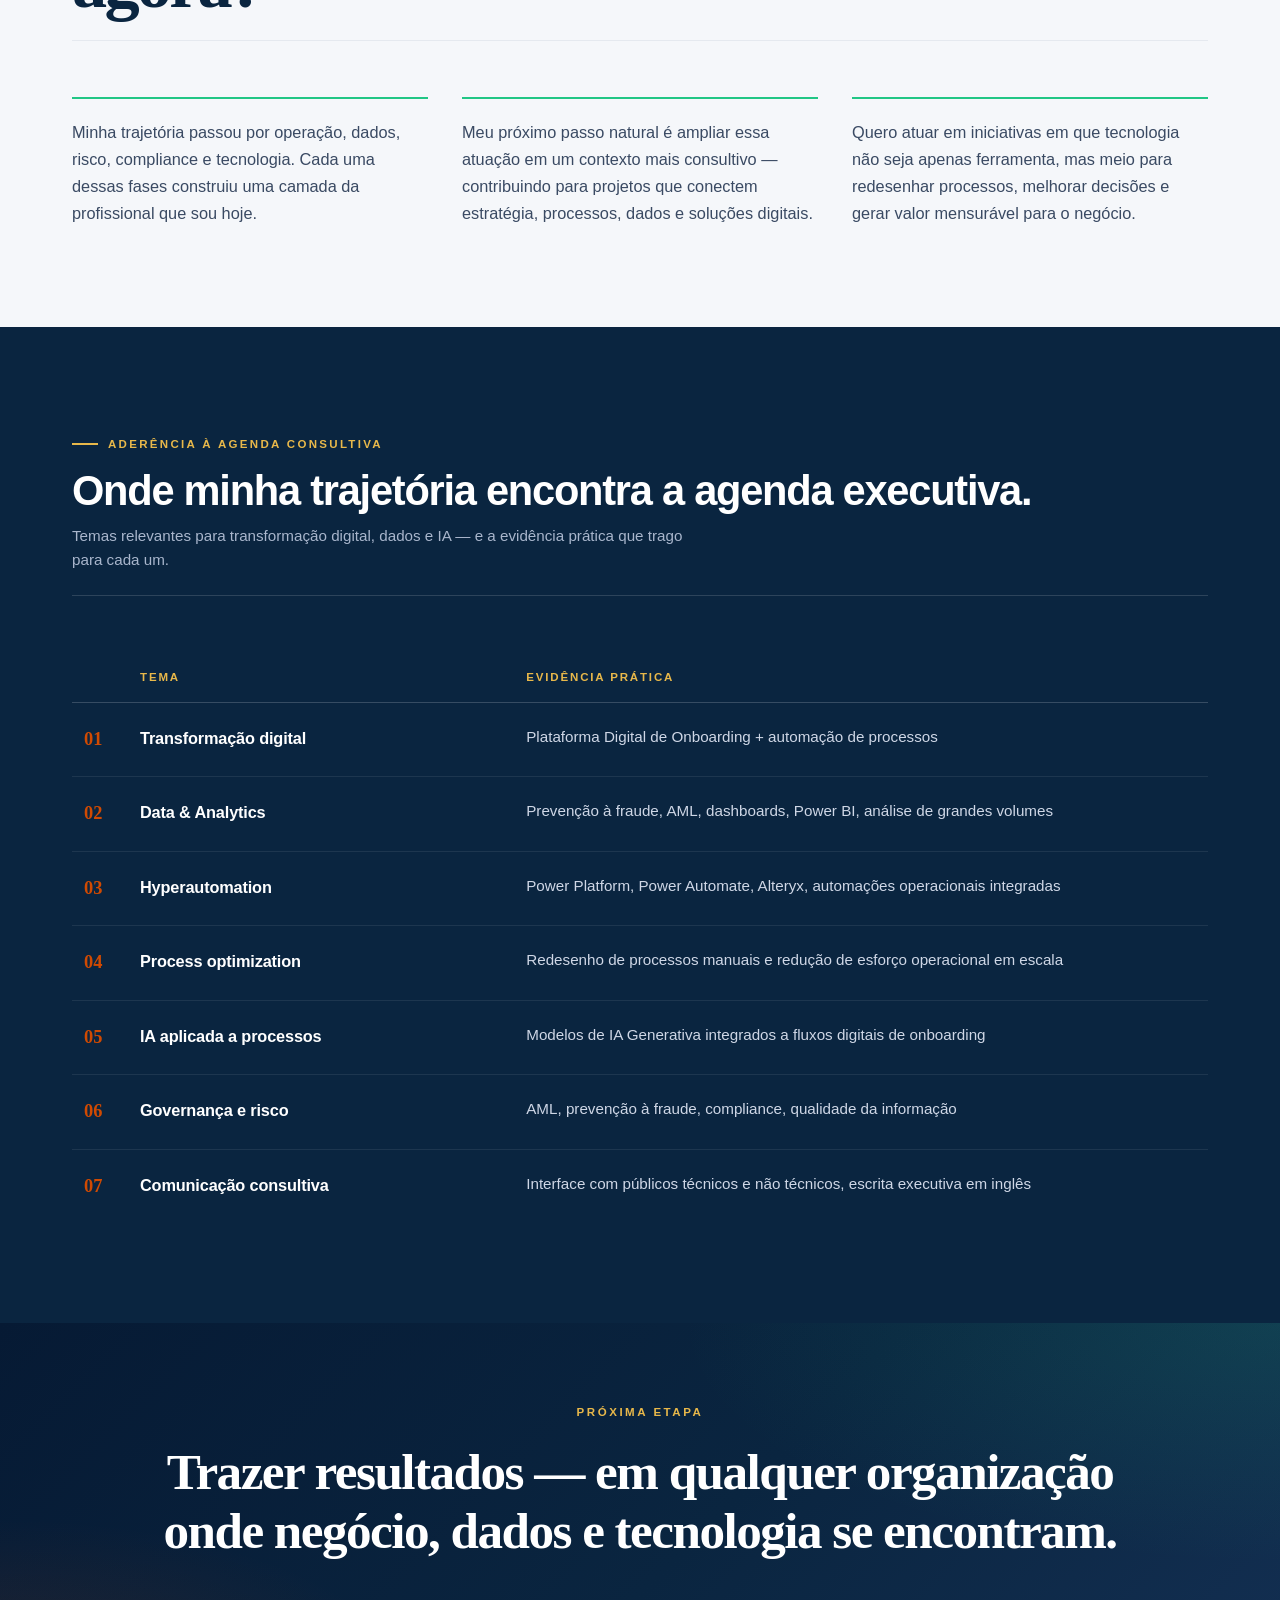
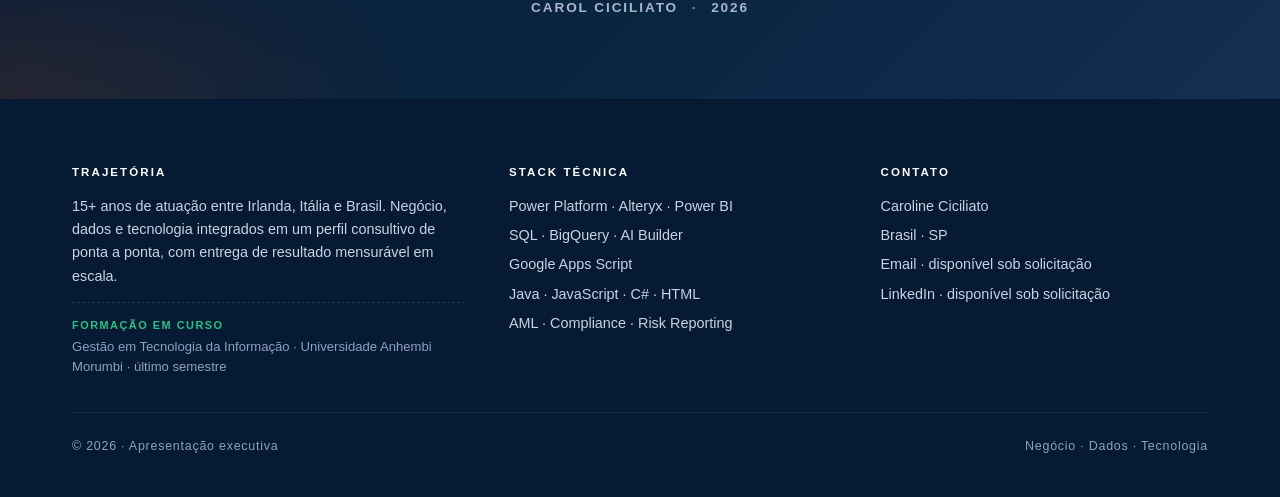
==== commit 098ee609: "Revise job title and project description in index.html Updated job title and responsibilities to ref" ====
--- a/index.html
+++ b/index.html
@@ -218,7 +218,7 @@
       </div>
       <div class="lbl">Aprendizado desta fase</div>
       <p class="quote">Desenvolvi uma visão estruturada de risco, compliance e controles.</p>
-      <div class="bridge">Depois, assumi uma posição em uma consultoria global.</div>
+      <div class="bridge">Depois, assumi uma posição de Desenvolvedora de Automações e Web e Analista de Dados.</div>
     </div>
   </div>
 </section>
@@ -226,7 +226,7 @@
 <section id="cases" class="chapter dark">
   <div class="container">
     <div class="ch-head"><div class="ch-badge"><span class="cap">CAP.</span><span class="n">06</span></div><div><div class="ch-eyebrow">
-2023 • CONSULTORIA GLOBAL
+2023 • Desenvolvedora de Automações e Web e Analista de Dados
 </div>
 
 <div style="font-size:18px;color:#D04A02;margin:14px 0 22px 0">
@@ -238,7 +238,7 @@
 </div><h2 class="ch-title">Atuação integrada</h2></div></div>
     <div class="ch-body" style="max-width:none">
       <div class="lbl">O que aconteceu</div>
-      <p class="aconteceu">Atuo em projetos de Recursos Humanos, Dados e Eficiência Operacional em uma consultoria global. Lidero iniciativas de automação inteligente e desenvolvimento de soluções digitais.</p>
+      <p class="aconteceu">Atuo em projetos de Recursos Humanos, Dados e Eficiência Operacional como Desenvolvedora de Automações e Web e Analista de dados, alem de fazer a gestão do projeto como P.M.O. Lidero iniciativas de automação inteligente e desenvolvimento de soluções digitais.</p>
       <div class="chips-block dark" style="margin-top:36px">
         <div class="lbl-head">Habilidade de automação formada nesta fase</div>
         <div class="chips">
@@ -598,4 +598,4 @@
 
 
 <script src="app.js" defer></script>
-</body></html>+</body></html>
--- a/styles.css
+++ b/styles.css
@@ -0,0 +1,894 @@
+:root{
+  --navy:#0A2540;--navy-deep:#061a34;--navy-soft:#132f52;--ink:#13233b;
+  --coral:#D04A02;--green:#21C685;--red:#E63946;--gold:#E8B84A;
+  --line:#E5E9EF;--fog:#F5F7FA;--white:#FFFFFF;--muted:#667085;
+  --shadow:0 12px 32px rgba(10,37,64,.06);
+  --shadow-lg:0 24px 60px rgba(10,37,64,.10);
+}
+*{box-sizing:border-box;margin:0;padding:0}
+html{scroll-behavior:smooth}
+body{font-family:Inter,"Segoe UI",-apple-system,BlinkMacSystemFont,sans-serif;color:var(--ink);background:var(--white);line-height:1.6;-webkit-font-smoothing:antialiased}
+.container{max-width:1200px;margin-inline:auto;padding:0 32px}
+section{padding:100px 0}
+img{max-width:100%;display:block}
+
+header.top{position:sticky;top:0;z-index:80;height:68px;background:rgba(255,255,255,.9);backdrop-filter:saturate(160%) blur(14px);-webkit-backdrop-filter:saturate(160%) blur(14px);border-bottom:1px solid var(--line)}
+header.top .inner{height:100%;display:flex;align-items:center;justify-content:space-between;gap:24px;max-width:1200px;margin-inline:auto;padding:0 32px}
+.brand{display:flex;align-items:center;gap:12px;font-weight:800;letter-spacing:-.01em;color:var(--navy);font-size:1rem}
+.brand-dots{display:inline-flex;gap:4px}
+.brand-dots i{width:7px;height:7px;border-radius:50%;display:inline-block}
+.brand-dots i:nth-child(1){background:var(--coral)}
+.brand-dots i:nth-child(2){background:var(--green)}
+.brand-dots i:nth-child(3){background:var(--gold)}
+nav.menu{display:flex;gap:2px;flex-wrap:wrap}
+nav.menu a{text-decoration:none;color:var(--ink);font-size:.76rem;font-weight:600;padding:8px 12px;border-radius:999px;transition:background .18s ease, color .18s ease}
+nav.menu a:hover{background:var(--navy);color:#fff}
+nav.menu a .num{color:var(--coral);font-weight:800;margin-right:6px}
+nav.menu a:hover .num{color:var(--gold)}
+@media(max-width:1080px){nav.menu{display:none}}
+
+h1.hero-title{font-family:"Playfair Display",Georgia,serif;font-size:clamp(3.4rem,6.4vw,5.5rem);font-weight:700;letter-spacing:-.04em;color:var(--navy);line-height:.98}
+h2.section-title{font-size:clamp(1.9rem,3.5vw,2.6rem);font-weight:750;letter-spacing:-.03em;color:var(--navy);line-height:1.08}
+.section-dark h2.section-title{color:#fff}
+h3{font-size:1.25rem;font-weight:700;letter-spacing:-.01em;color:var(--navy)}
+.eyebrow{text-transform:uppercase;letter-spacing:.18em;font-size:.72rem;font-weight:800;color:var(--muted)}
+
+.section-head{display:flex;align-items:flex-end;justify-content:space-between;gap:32px;margin-bottom:56px;padding-bottom:22px;border-bottom:1px solid var(--line)}
+.section-dark .section-head{border-bottom-color:rgba(255,255,255,.14)}
+.section-head .left{flex:1;min-width:0}
+.section-head .kicker{display:inline-flex;align-items:center;gap:10px;color:var(--coral);text-transform:uppercase;letter-spacing:.2em;font-size:.72rem;font-weight:800;margin-bottom:16px}
+.section-dark .section-head .kicker{color:var(--gold)}
+.section-head .kicker::before{content:"";width:26px;height:2px;background:currentColor;display:inline-block}
+.section-head .sub{margin-top:10px;color:var(--muted);font-size:.95rem;max-width:640px}
+.section-dark .section-head .sub{color:#a9b6cc}
+
+section.hero{padding:56px 0 96px;background:#fff}
+.hero-eyebrow{display:inline-block;padding:8px 16px;border:1px solid var(--line);border-radius:999px;text-transform:uppercase;letter-spacing:.22em;font-size:.68rem;font-weight:700;color:var(--navy);margin-bottom:32px}
+.hero-eyebrow .dot{display:inline-block;width:7px;height:7px;border-radius:50%;background:var(--green);margin-right:10px;vertical-align:middle}
+.hero-grid{display:grid;grid-template-columns:1.35fr 1fr;gap:64px;align-items:center}
+@media(max-width:900px){.hero-grid{grid-template-columns:1fr;gap:44px}}
+.hero-sub{font-family:"Playfair Display",Georgia,serif;font-style:italic;font-size:clamp(1.15rem,1.7vw,1.45rem);color:var(--navy-soft);margin-top:28px;max-width:620px;line-height:1.4}
+.hero-copy{margin-top:22px;color:#3a4a63;font-size:1rem;line-height:1.65;max-width:580px}
+.hero-quote{margin-top:32px;padding:20px 26px;border-left:4px solid var(--coral);background:var(--fog);border-radius:0 10px 10px 0;font-family:"Playfair Display",Georgia,serif;font-style:italic;font-size:1.05rem;color:var(--navy);line-height:1.5;max-width:640px}
+.hero-photo{width:min(340px,100%);aspect-ratio:4/5;border-radius:24px;overflow:hidden;box-shadow:0 24px 60px rgba(10,37,64,.16);background:var(--fog);position:relative;margin-left:auto}
+.hero-photo img{width:100%;height:100%;object-fit:cover;object-position:50% 15%;transform:scale(1.65);transform-origin:50% 12%}
+
+section.pilares{background:var(--fog)}
+.pilares-grid{display:grid;grid-template-columns:repeat(4,1fr);gap:36px}
+@media(max-width:900px){.pilares-grid{grid-template-columns:repeat(2,1fr);gap:28px}}
+@media(max-width:520px){.pilares-grid{grid-template-columns:1fr}}
+.pilar{padding-top:16px;border-top:2px solid}
+.pilar.p1{border-color:var(--navy)}
+.pilar.p2{border-color:var(--green)}
+.pilar.p3{border-color:var(--coral)}
+.pilar.p4{border-color:var(--gold)}
+.pilar .n{font-family:"Playfair Display",serif;font-size:2rem;font-weight:700;color:var(--navy);line-height:1;margin-bottom:12px}
+.pilar .t{text-transform:uppercase;letter-spacing:.16em;font-size:.78rem;font-weight:800;color:var(--navy);margin-bottom:12px}
+.pilar .d{color:#3a4a63;font-size:.95rem;line-height:1.55}
+
+section.jornada{background:#fff}
+.kpi-row{display:grid;grid-template-columns:repeat(4,1fr);gap:32px;margin-bottom:64px}
+@media(max-width:820px){.kpi-row{grid-template-columns:repeat(2,1fr);gap:24px}}
+.kpi .num{font-family:"Playfair Display",Georgia,serif;font-size:clamp(2.3rem,3.8vw,3rem);font-weight:700;letter-spacing:-.03em;color:var(--navy);line-height:1}
+.kpi .num .plus{color:var(--coral)}
+.kpi .lbl{text-transform:uppercase;letter-spacing:.14em;font-size:.7rem;font-weight:700;color:var(--muted);margin-top:10px}
+.kpi .desc{margin-top:6px;font-size:.9rem;color:#3a4a63;line-height:1.4}
+.timeline-wrap{overflow-x:auto;padding-bottom:8px}
+.timeline-svg{min-width:1080px;width:100%;height:auto;display:block}
+
+/* Nota editorial · formação em curso */
+.edu-note{
+  margin-top:32px;
+  padding:18px 24px;
+  border-left:3px solid var(--green);
+  background:var(--fog);
+  border-radius:0 10px 10px 0;
+  display:flex;
+  align-items:center;
+  gap:18px;
+  flex-wrap:wrap;
+}
+.edu-note .edu-tag{
+  text-transform:uppercase;
+  letter-spacing:.18em;
+  font-size:.68rem;
+  font-weight:800;
+  color:var(--green);
+  background:rgba(33,198,133,.12);
+  padding:4px 10px;
+  border-radius:999px;
+  white-space:nowrap;
+}
+.edu-note .edu-txt{
+  font-size:.95rem;
+  color:var(--navy);
+  font-weight:600;
+  line-height:1.5;
+}
+.edu-note .edu-txt em{color:var(--muted);font-style:normal;font-weight:500}
+
+section.chapter{padding:88px 0}
+section.chapter.dark{background:var(--navy);color:#e9eef7}
+section.chapter.fog{background:var(--fog)}
+.ch-head{display:grid;grid-template-columns:88px 1fr;gap:28px;align-items:center;padding-bottom:32px;margin-bottom:40px;border-bottom:1px solid var(--line)}
+section.chapter.dark .ch-head{border-bottom-color:rgba(255,255,255,.14)}
+.ch-badge{width:72px;height:72px;border-radius:50%;background:var(--green);color:var(--navy);display:flex;flex-direction:column;align-items:center;justify-content:center;line-height:1;box-shadow:0 8px 24px rgba(33,198,133,.22)}
+.ch-badge .cap{font-size:.55rem;letter-spacing:.16em;font-weight:800;opacity:.8;margin-bottom:4px}
+.ch-badge .n{font-size:1.4rem;font-weight:800;letter-spacing:-.02em}
+.ch-eyebrow{text-transform:uppercase;letter-spacing:.18em;font-size:.72rem;font-weight:800;color:var(--coral)}
+section.chapter.dark .ch-eyebrow{color:var(--gold)}
+.ch-title{margin-top:10px;font-size:clamp(1.9rem,3.6vw,2.4rem);font-weight:750;letter-spacing:-.03em;color:var(--navy);line-height:1.05}
+section.chapter.dark .ch-title{color:#fff}
+
+.ch-body{max-width:900px}
+.ch-body .lbl{text-transform:uppercase;letter-spacing:.18em;font-size:.7rem;font-weight:800;color:var(--muted);margin-bottom:14px;margin-top:32px}
+section.chapter.dark .ch-body .lbl{color:#8fa1c2}
+.ch-body p.aconteceu{font-size:1.02rem;color:#3a4a63;line-height:1.65}
+section.chapter.dark .ch-body p.aconteceu{color:#cfd7e6}
+.ch-body .quote{border-left:3px solid var(--green);padding:4px 0 4px 16px;font-style:italic;color:var(--navy);font-size:1rem;line-height:1.55;font-family:"Playfair Display",Georgia,serif}
+section.chapter.dark .ch-body .quote{color:#eaf2ff}
+.bridge{padding:20px 0 0;margin-top:28px;border-top:1px dashed var(--line);display:flex;align-items:center;gap:14px;color:var(--muted);font-size:.85rem;font-style:italic}
+section.chapter.dark .bridge{border-top-color:rgba(255,255,255,.14);color:#a9b6cc}
+.bridge::before{content:"→";color:var(--coral);font-style:normal;font-weight:800;font-size:1rem}
+section.chapter.dark .bridge::before{color:var(--gold)}
+
+.chips-block{margin-top:8px;padding:26px 28px;border-radius:14px}
+.chips-block.light{background:#fff;border:1px solid var(--line);box-shadow:var(--shadow)}
+.chips-block.dark{background:rgba(255,255,255,.03);border:1px solid rgba(255,255,255,.12)}
+.chips-block .lbl-head{text-transform:uppercase;letter-spacing:.18em;font-size:.72rem;font-weight:800;margin-bottom:16px}
+.chips-block.light .lbl-head{color:var(--coral)}
+.chips-block.dark .lbl-head{color:var(--gold)}
+.chips{display:flex;flex-wrap:wrap;gap:9px}
+.chip{padding:7px 14px;border-radius:999px;font-size:.8rem;font-weight:700;letter-spacing:.01em;border:1.5px solid;transition:transform .15s ease}
+.chip:hover{transform:translateY(-1px)}
+.chips-block.light .chip.nv{background:var(--navy);color:#fff;border-color:var(--navy)}
+.chips-block.light .chip.gr{background:transparent;color:#0f7a54;border-color:var(--green)}
+.chips-block.light .chip.co{background:transparent;color:var(--coral);border-color:var(--coral)}
+.chips-block.dark .chip.nv{background:#0b2452;color:#fff;border-color:#3b5b8f}
+.chips-block.dark .chip.gr{background:transparent;color:#9BE800;border-color:var(--green)}
+.chips-block.dark .chip.co{background:transparent;color:#E8B84A;border-color:var(--gold)}
+
+.cases-grid{display:grid;grid-template-columns:repeat(3,1fr);gap:22px;margin-top:40px}
+@media(max-width:960px){.cases-grid{grid-template-columns:1fr}}
+.case-card{border:1px solid rgba(255,255,255,.14);border-radius:14px;padding:24px;background:rgba(255,255,255,.04);display:flex;flex-direction:column;gap:12px}
+.case-card .cat{text-transform:uppercase;letter-spacing:.18em;font-size:.66rem;font-weight:800;color:var(--gold)}
+.case-card h3{font-size:1.2rem;color:#fff}
+.case-card .desc{color:#cfd7e6;font-size:.9rem;line-height:1.5}
+.case-metrics{display:grid;grid-template-columns:1fr 1fr 1fr;gap:8px;margin-top:auto;padding-top:14px;border-top:1px dashed rgba(255,255,255,.14)}
+.case-metrics .m .v{font-family:"Playfair Display",serif;font-weight:700;font-size:1.3rem;color:#fff;line-height:1}
+.case-metrics .m .l{text-transform:uppercase;letter-spacing:.08em;font-size:.6rem;font-weight:700;color:#8fa1c2;margin-top:5px}
+
+.exec-table-wrap{margin-top:40px;padding:30px;border:1px solid rgba(255,255,255,.14);border-radius:14px;background:rgba(255,255,255,.03)}
+.exec-table-wrap .head{display:flex;justify-content:space-between;align-items:flex-end;gap:16px;margin-bottom:18px;flex-wrap:wrap}
+.exec-table-wrap h3{color:#fff;font-size:1.05rem}
+.exec-table-wrap .sub{color:#a9b6cc;font-size:.86rem;margin-top:4px}
+.exec-table-wrap .side{font-size:.74rem;color:#a9b6cc;text-transform:uppercase;letter-spacing:.14em;font-weight:700}
+.exec-table{width:100%;border-collapse:collapse;font-family:Inter,sans-serif}
+.exec-table thead th{text-align:left;font-size:.7rem;letter-spacing:.16em;text-transform:uppercase;color:#8fa1c2;border-bottom:1px solid rgba(255,255,255,.14);padding:14px 12px;font-weight:800}
+.exec-table tbody td{padding:14px 12px;font-size:.94rem;color:#e9eef7;border-bottom:1px solid rgba(255,255,255,.08)}
+.exec-table tbody tr:last-child td{border-bottom:none}
+.exec-table .cn{font-weight:700;color:#fff}
+.exec-table .bl{color:#ff5e6b;font-weight:700;text-align:right}
+.exec-table .rs{color:#4bdba1;font-weight:700;text-align:right}
+.exec-table .rd{font-family:"Playfair Display",serif;font-size:1.1rem;font-weight:700;color:var(--gold);text-align:right}
+.exec-agg{margin-top:18px;padding:18px 20px;background:rgba(232,184,74,.1);border:1px solid rgba(232,184,74,.28);border-radius:10px;color:#e9eef7;font-size:.95rem;font-weight:600}
+.exec-agg strong{color:var(--gold);font-family:"Playfair Display",serif;font-weight:700}
+
+section.painel{background:var(--fog)}
+.painel-narr{max-width:900px;color:#3a4a63;font-size:1.02rem;line-height:1.65}
+.blueprint{background:#fff;border:1px solid var(--line);border-radius:14px;padding:28px;box-shadow:var(--shadow);margin-top:40px}
+.bp-head{margin-bottom:20px}
+.bp-head .lbl-head{text-transform:uppercase;letter-spacing:.18em;font-size:.72rem;font-weight:800;color:var(--coral)}
+.bp-head h3{margin-top:6px;font-size:1.15rem}
+.bp-head .sub{color:var(--muted);font-size:.88rem;margin-top:4px}
+.bp-caption{margin-top:16px;font-size:.82rem;color:var(--muted);font-style:italic;line-height:1.5;text-align:center;padding-top:14px;border-top:1px dashed var(--line)}
+
+.arch-frame{background:#fff;border:1px solid var(--line);border-radius:14px;padding:22px;box-shadow:var(--shadow);margin-top:32px}
+.arch-frame img{border-radius:8px}
+.arch-caption{margin-top:14px;font-size:.82rem;color:var(--muted);font-style:italic;line-height:1.5}
+
+section.aderencia{background:var(--navy);color:#e9eef7}
+.aderencia-tbl{width:100%;border-collapse:collapse;font-family:Inter,sans-serif;margin-top:8px}
+.aderencia-tbl thead th{text-align:left;font-size:.72rem;letter-spacing:.16em;text-transform:uppercase;color:var(--gold);border-bottom:1px solid rgba(255,255,255,.18);padding:16px 12px;font-weight:800}
+.aderencia-tbl tbody td{padding:22px 12px;border-bottom:1px solid rgba(255,255,255,.08);vertical-align:top}
+.aderencia-tbl tbody tr:last-child td{border-bottom:none}
+.aderencia-tbl .num{color:var(--coral);font-family:"Playfair Display",serif;font-weight:700;font-size:1.15rem;width:56px}
+.aderencia-tbl .tema{font-weight:800;color:#fff;font-size:1.02rem;letter-spacing:-.01em;width:34%}
+.aderencia-tbl .evid{color:#cfd7e6;font-size:.95rem;line-height:1.55}
+
+section.swot{background:#fff}
+.swot-wrap{position:relative;margin-top:16px}
+.swot-axes{position:relative;padding:36px 0 36px 60px}
+.swot-axis-x{position:absolute;top:-8px;left:60px;right:0;display:flex;justify-content:space-between;text-transform:uppercase;letter-spacing:.22em;font-size:.66rem;font-weight:800;color:var(--muted)}
+.swot-axis-y{position:absolute;left:0;top:36px;bottom:36px;display:flex;flex-direction:column;justify-content:space-between;writing-mode:vertical-rl;transform:rotate(180deg);text-transform:uppercase;letter-spacing:.22em;font-size:.66rem;font-weight:800;color:var(--muted)}
+.swot-grid{display:grid;grid-template-columns:1fr 1fr;grid-template-rows:1fr 1fr;gap:2px;background:var(--navy);border:2px solid var(--navy);border-radius:14px;overflow:hidden}
+.q{position:relative;padding:34px 30px 30px;min-height:280px;background:#fff}
+.q .wm{position:absolute;top:12px;right:22px;font-family:"Playfair Display",serif;font-size:6rem;font-weight:700;line-height:1;opacity:.08;user-select:none}
+.q .qtag{text-transform:uppercase;letter-spacing:.22em;font-size:.7rem;font-weight:800;color:var(--muted);margin-bottom:4px}
+.q h3.qtitle{font-size:1.35rem;margin-bottom:16px;letter-spacing:-.01em}
+.q ul{list-style:none}
+.q ul li{position:relative;padding-left:18px;margin-bottom:10px;font-size:.95rem;line-height:1.5;color:#3a4a63}
+.q ul li::before{content:"";position:absolute;left:0;top:.7em;width:8px;height:2px;background:currentColor}
+.q.s{background:linear-gradient(180deg,#e6f8f0 0%,#fff 60%)}
+.q.s .wm{color:var(--green)} .q.s h3.qtitle{color:#0f7a54} .q.s ul li{color:#26523f}
+.q.w{background:linear-gradient(180deg,#fdf5e0 0%,#fff 60%)}
+.q.w .wm{color:var(--gold)} .q.w h3.qtitle{color:#8a6612} .q.w ul li{color:#5c4a1e}
+.q.o{background:linear-gradient(180deg,#eaf1fb 0%,#fff 60%)}
+.q.o .wm{color:var(--navy)} .q.o h3.qtitle{color:var(--navy)} .q.o ul li{color:#22375a}
+.q.t{background:linear-gradient(180deg,#fdebee 0%,#fff 60%)}
+.q.t .wm{color:var(--red)} .q.t h3.qtitle{color:#a91d2b} .q.t ul li{color:#67242c}
+
+.radar-panel{border:1px solid var(--line);border-radius:16px;background:#fff;padding:32px;box-shadow:var(--shadow);margin-top:48px}
+.radar-panel .head{display:flex;justify-content:space-between;align-items:flex-end;gap:16px;margin-bottom:12px;flex-wrap:wrap}
+.radar-panel h3{font-size:1.1rem}
+.radar-panel .sub{color:var(--muted);font-size:.88rem;margin-bottom:20px}
+.radar-panel .side{font-size:.76rem;color:var(--muted);text-transform:uppercase;letter-spacing:.14em;font-weight:700}
+.chart-legend{display:flex;gap:22px;margin-top:16px;font-size:.8rem;color:var(--muted);justify-content:center}
+.chart-legend .sw{display:inline-block;width:12px;height:12px;border-radius:3px;margin-right:8px;vertical-align:middle}
+
+section.bizvalue{background:var(--navy);color:#e9eef7}
+.bv-grid{display:grid;grid-template-columns:repeat(4,1fr);gap:36px;margin-top:8px}
+@media(max-width:900px){.bv-grid{grid-template-columns:repeat(2,1fr)}}
+@media(max-width:520px){.bv-grid{grid-template-columns:1fr}}
+.bv{padding-top:20px;border-top:2px solid}
+.bv:nth-child(1){border-color:var(--gold)}
+.bv:nth-child(2){border-color:var(--green)}
+.bv:nth-child(3){border-color:var(--coral)}
+.bv:nth-child(4){border-color:#fff}
+.bv .n{font-family:"Playfair Display",serif;font-size:2rem;font-weight:700;color:#fff;line-height:1;margin-bottom:10px}
+.bv .t{text-transform:uppercase;letter-spacing:.16em;font-size:.78rem;font-weight:800;color:#fff;margin-bottom:10px}
+.bv .d{color:#cfd7e6;font-size:.95rem;line-height:1.55}
+
+section.closing{background:var(--fog)}
+.closing-title{font-family:"Playfair Display",serif;font-size:clamp(2.6rem,5.5vw,4.4rem);font-weight:700;letter-spacing:-.04em;color:var(--navy);line-height:.98}
+.closing-paragraphs{display:grid;grid-template-columns:repeat(3,1fr);gap:34px;margin-top:44px}
+@media(max-width:820px){.closing-paragraphs{grid-template-columns:1fr}}
+.closing-paragraphs p{font-size:1.02rem;color:#3a4a63;line-height:1.65;padding-top:20px;border-top:2px solid var(--green)}
+.venn-wrap{margin-top:64px;display:flex;justify-content:center}
+
+.pri-grid{display:grid;grid-template-columns:repeat(4,1fr);gap:36px;margin-top:24px}
+@media(max-width:900px){.pri-grid{grid-template-columns:repeat(2,1fr)}}
+@media(max-width:520px){.pri-grid{grid-template-columns:1fr}}
+.pri{padding-top:20px;border-top:2px solid}
+.pri:nth-child(1){border-color:var(--navy)}
+.pri:nth-child(2){border-color:var(--green)}
+.pri:nth-child(3){border-color:var(--coral)}
+.pri:nth-child(4){border-color:var(--gold)}
+.pri .n{font-family:"Playfair Display",serif;font-size:1.6rem;font-weight:700;color:var(--navy);line-height:1;margin-bottom:8px}
+.pri .t{text-transform:uppercase;letter-spacing:.16em;font-size:.78rem;font-weight:800;color:var(--navy);margin-bottom:8px}
+.pri .d{color:#3a4a63;font-size:.9rem;line-height:1.5}
+
+section.cta-strip{background:linear-gradient(135deg,var(--navy-deep) 0%,var(--navy) 55%,var(--navy-soft) 100%);padding:80px 0;color:#fff;position:relative;overflow:hidden}
+section.cta-strip::before{content:"";position:absolute;inset:0;background:radial-gradient(1000px 400px at 100% 0%,rgba(33,198,133,.14),transparent 60%),radial-gradient(700px 300px at 0% 100%,rgba(208,74,2,.15),transparent 60%);pointer-events:none}
+.cta-strip .inner{position:relative;text-align:center}
+.cta-strip .kicker{color:var(--gold);text-transform:uppercase;letter-spacing:.22em;font-size:.72rem;font-weight:800;margin-bottom:22px}
+.cta-strip h2{font-family:"Playfair Display",serif;font-size:clamp(2rem,4vw,3.2rem);font-weight:700;letter-spacing:-.03em;line-height:1.15;max-width:960px;margin:0 auto;color:#fff}
+.cta-strip .sig{margin-top:36px;font-size:.85rem;color:#a9b6cc;letter-spacing:.14em;text-transform:uppercase;font-weight:700}
+.cta-strip .sig .dot{color:var(--green);margin:0 8px}
+
+footer{background:var(--navy-deep);color:#c9d3e2;padding:64px 0 40px}
+footer .cols{display:grid;grid-template-columns:1.2fr 1fr 1fr;gap:44px}
+@media(max-width:820px){footer .cols{grid-template-columns:1fr}}
+footer h5{color:#fff;text-transform:uppercase;letter-spacing:.18em;font-size:.72rem;font-weight:800;margin-bottom:14px}
+footer p, footer li{font-size:.9rem;line-height:1.6}
+footer ul{list-style:none}
+footer li{margin-bottom:6px}
+footer .mark{margin-top:36px;padding-top:24px;border-top:1px solid rgba(255,255,255,.08);color:#8fa1c2;font-size:.78rem;letter-spacing:.06em;display:flex;justify-content:space-between;flex-wrap:wrap;gap:12px}
+footer .edu-footer{margin-top:14px;padding-top:14px;border-top:1px dashed rgba(255,255,255,.12);font-size:.82rem;color:#8fa1c2;line-height:1.5}
+footer .edu-footer strong{color:var(--green);text-transform:uppercase;letter-spacing:.14em;font-size:.68rem;font-weight:800;display:block;margin-bottom:4px}
+
+/* Responsive layout enhancements */
+html,
+body {
+  max-width: 100%;
+  overflow-x: clip;
+}
+
+.container {
+  padding-inline: clamp(18px, 4vw, 32px);
+}
+
+img,
+svg,
+video,
+canvas {
+  max-width: 100%;
+}
+
+svg {
+  height: auto;
+}
+
+button,
+a {
+  -webkit-tap-highlight-color: transparent;
+}
+
+.menu-toggle {
+  display: none;
+}
+
+.timeline-wrap,
+.project-table-wrap {
+  max-width: 100%;
+  overflow-x: auto;
+  overscroll-behavior-inline: contain;
+  -webkit-overflow-scrolling: touch;
+}
+
+@media (max-width: 1080px) {
+  header.top {
+    height: auto;
+    min-height: 64px;
+  }
+
+  header.top .inner {
+    position: relative;
+    min-height: 64px;
+    gap: 12px;
+    padding-inline: clamp(18px, 4vw, 32px);
+  }
+
+  .menu-toggle {
+    display: inline-flex;
+    min-width: 44px;
+    min-height: 44px;
+    align-items: center;
+    justify-content: center;
+    gap: 9px;
+    border: 1px solid var(--line);
+    border-radius: 999px;
+    padding: 8px 14px;
+    background: var(--white);
+    color: var(--navy);
+    font: inherit;
+    font-size: 0.875rem;
+    font-weight: 700;
+    cursor: pointer;
+  }
+
+  header.top nav.menu {
+    position: absolute;
+    z-index: 90;
+    top: calc(100% - 1px);
+    right: clamp(18px, 4vw, 32px);
+    left: clamp(18px, 4vw, 32px);
+    display: none;
+    flex-direction: column;
+    gap: 4px;
+    padding: 10px;
+    border: 1px solid var(--line);
+    border-radius: 14px;
+    background: var(--white);
+    box-shadow: var(--shadow-lg);
+  }
+
+  header.top nav.menu.is-open {
+    display: flex;
+  }
+
+  nav.menu a {
+    min-height: 44px;
+    display: flex;
+    align-items: center;
+    padding: 10px 14px;
+    font-size: 0.9rem;
+  }
+
+  .hero-grid {
+    grid-template-columns: minmax(0, 1fr);
+    gap: 40px;
+  }
+
+  .hero-photo {
+    margin-inline: auto;
+  }
+}
+
+@media (max-width: 820px) {
+  section {
+    padding-block: 72px;
+  }
+
+  section.hero {
+    padding-block: 44px 72px;
+  }
+
+  section.chapter {
+    padding-block: 68px;
+  }
+
+  .section-head {
+    align-items: flex-start;
+    gap: 18px;
+    margin-bottom: 36px;
+    padding-bottom: 18px;
+  }
+
+  .ch-head {
+    grid-template-columns: 64px minmax(0, 1fr);
+    gap: 18px;
+    padding-bottom: 24px;
+    margin-bottom: 30px;
+  }
+
+  .ch-badge {
+    width: 60px;
+    height: 60px;
+  }
+
+  .kpi-row {
+    gap: 24px 18px;
+    margin-bottom: 44px;
+  }
+
+  .exec-table-wrap,
+  .blueprint,
+  .radar-panel {
+    padding: 24px;
+  }
+
+  .aderencia-tbl {
+    display: block;
+    overflow-x: auto;
+    -webkit-overflow-scrolling: touch;
+  }
+
+  .aderencia-tbl th,
+  .aderencia-tbl td {
+    min-width: 120px;
+  }
+
+  .aderencia-tbl td.evid {
+    min-width: 260px;
+  }
+
+  .swot-axes {
+    padding-left: 42px;
+  }
+
+  .swot-axis-x {
+    left: 42px;
+  }
+}
+
+@media (max-width: 600px) {
+  html {
+    scroll-padding-top: 72px;
+  }
+
+  .container {
+    padding-inline: 18px;
+  }
+
+  section {
+    padding-block: 56px;
+  }
+
+  section.hero {
+    padding-block: 34px 56px;
+  }
+
+  section.chapter {
+    padding-block: 54px;
+  }
+
+  h1.hero-title {
+    font-size: clamp(2.75rem, 14vw, 4rem);
+  }
+
+  h2.section-title,
+  .ch-title {
+    font-size: clamp(1.65rem, 8vw, 2.15rem);
+    overflow-wrap: anywhere;
+  }
+
+  h3 {
+    font-size: 1.125rem;
+  }
+
+  .brand {
+    gap: 8px;
+    font-size: 0.95rem;
+  }
+
+  .hero-eyebrow {
+    max-width: 100%;
+    margin-bottom: 24px;
+    padding: 8px 12px;
+    font-size: 0.62rem;
+    letter-spacing: 0.13em;
+  }
+
+  .hero-grid {
+    gap: 30px;
+  }
+
+  .hero-sub {
+    margin-top: 20px;
+    font-size: clamp(1.1rem, 5.2vw, 1.3rem);
+  }
+
+  .hero-copy,
+  .ch-body p.aconteceu,
+  .painel-narr {
+    font-size: 0.98rem;
+  }
+
+  .hero-quote {
+    margin-top: 24px;
+    padding: 16px 18px;
+    font-size: 1rem;
+  }
+
+  .hero-photo {
+    width: min(280px, 84%);
+    border-radius: 18px;
+  }
+
+  .section-head {
+    margin-bottom: 30px;
+    padding-bottom: 16px;
+  }
+
+  .section-head .kicker {
+    margin-bottom: 10px;
+    font-size: 0.66rem;
+    letter-spacing: 0.15em;
+  }
+
+  .section-head .sub {
+    font-size: 0.9rem;
+  }
+
+  .pilares-grid,
+  .bv-grid,
+  .pri-grid,
+  .closing-paragraphs,
+  footer .cols {
+    grid-template-columns: minmax(0, 1fr);
+    gap: 26px;
+  }
+
+  .kpi-row {
+    grid-template-columns: repeat(2, minmax(0, 1fr));
+    gap: 24px 16px;
+    margin-bottom: 36px;
+  }
+
+  .kpi .num {
+    font-size: clamp(2rem, 10vw, 2.6rem);
+  }
+
+  .kpi .lbl {
+    font-size: 0.64rem;
+    letter-spacing: 0.1em;
+  }
+
+  .timeline-svg {
+    min-width: 900px;
+  }
+
+  .edu-note {
+    align-items: flex-start;
+    gap: 12px;
+    padding: 16px;
+  }
+
+  .edu-note .edu-txt {
+    font-size: 0.9rem;
+  }
+
+  .ch-head {
+    grid-template-columns: 48px minmax(0, 1fr);
+    gap: 14px;
+    padding-bottom: 20px;
+    margin-bottom: 24px;
+  }
+
+  .ch-badge {
+    width: 46px;
+    height: 46px;
+  }
+
+  .ch-badge .cap {
+    font-size: 0.45rem;
+  }
+
+  .ch-badge .n {
+    font-size: 1.1rem;
+  }
+
+  .ch-eyebrow {
+    font-size: 0.64rem;
+    letter-spacing: 0.14em;
+  }
+
+  .ch-head div[style*="font-size:18px"] {
+    font-size: 12px !important;
+    letter-spacing: -0.04em;
+    white-space: nowrap;
+    overflow: hidden;
+  }
+
+  .ch-body .lbl {
+    margin-top: 24px;
+  }
+
+  .ch-body[style*="padding-left"] {
+    padding-left: 0 !important;
+  }
+
+  .bridge {
+    align-items: flex-start;
+    font-size: 0.82rem;
+  }
+
+  .chips-block {
+    padding: 20px 18px;
+  }
+
+  .chip {
+    padding: 9px 12px;
+    font-size: 0.78rem;
+  }
+
+  .case-card {
+    padding: 20px;
+  }
+
+  .case-metrics {
+    grid-template-columns: repeat(3, minmax(0, 1fr));
+    gap: 6px;
+  }
+
+  .case-metrics .m .v {
+    font-size: 1.15rem;
+  }
+
+  .case-metrics .m .l {
+    font-size: 0.56rem;
+  }
+
+  .exec-table-wrap,
+  .blueprint,
+  .arch-frame,
+  .radar-panel {
+    padding: 18px;
+  }
+
+  .exec-table-wrap {
+    overflow-x: auto;
+    -webkit-overflow-scrolling: touch;
+  }
+
+  .exec-table {
+    min-width: 560px;
+  }
+
+  .swot-axes {
+    padding: 30px 0 0;
+  }
+
+  .swot-axis-x {
+    top: 0;
+    left: 0;
+    font-size: 0.6rem;
+  }
+
+  .swot-axis-y {
+    display: none;
+  }
+
+  .swot-grid {
+    grid-template-columns: minmax(0, 1fr);
+    grid-template-rows: auto;
+  }
+
+  .q {
+    min-height: 0;
+    padding: 26px 22px 22px;
+  }
+
+  .q .qtag {
+    max-width: calc(100% - 42px);
+    font-size: 0.64rem;
+    letter-spacing: 0.14em;
+  }
+
+  .q h3.qtitle {
+    font-size: 1.2rem;
+  }
+
+  .q .wm {
+    right: 14px;
+    font-size: 4.5rem;
+  }
+
+  .radar-panel {
+    margin-top: 32px;
+  }
+
+  .radar-panel > div[style*="justify-content:center"] {
+    width: 100%;
+  }
+
+  .radar-panel svg {
+    width: 100%;
+    height: auto;
+  }
+
+  .chart-legend {
+    flex-wrap: wrap;
+    gap: 10px 18px;
+    font-size: 0.74rem;
+  }
+
+  .closing-title {
+    font-size: clamp(2.25rem, 11vw, 3.2rem);
+  }
+
+  .closing-paragraphs {
+    gap: 22px;
+    margin-top: 28px;
+  }
+
+  .venn-wrap {
+    margin-top: 40px;
+    overflow: hidden;
+  }
+
+  .venn-wrap svg {
+    width: 100%;
+    height: auto;
+  }
+
+  .project-table-wrap {
+    margin-inline: -2px;
+  }
+
+  .project-table-wrap table {
+    min-width: 620px;
+  }
+
+  .aderencia-tbl {
+    min-width: 680px;
+  }
+
+  section.cta-strip {
+    padding-block: 58px;
+  }
+
+  .cta-strip h2 {
+    font-size: clamp(1.8rem, 8vw, 2.5rem);
+  }
+
+  footer {
+    padding-block: 48px 32px;
+  }
+
+  footer .cols {
+    gap: 28px;
+  }
+
+  footer .mark {
+    flex-direction: column;
+    gap: 8px;
+    margin-top: 28px;
+    padding-top: 18px;
+  }
+
+  .responsive-table,
+  .responsive-table tbody,
+  .responsive-table tr,
+  .responsive-table td {
+    display: block;
+    width: 100%;
+  }
+
+  .responsive-table {
+    min-width: 0 !important;
+    border-collapse: separate;
+  }
+
+  .responsive-table thead {
+    display: none;
+  }
+
+  .responsive-table tbody tr {
+    margin-bottom: 14px;
+    border: 1px solid rgba(255, 255, 255, 0.16);
+    border-radius: 10px;
+    overflow: hidden;
+  }
+
+  .responsive-table tbody td {
+    display: grid;
+    grid-template-columns: minmax(88px, 34%) minmax(0, 1fr);
+    gap: 10px;
+    padding: 12px !important;
+    border-bottom: 1px solid rgba(255, 255, 255, 0.1) !important;
+    text-align: left !important;
+    overflow-wrap: anywhere;
+  }
+
+  .responsive-table tbody td::before {
+    content: attr(data-label);
+    color: var(--gold);
+    font-size: 0.68rem;
+    font-weight: 800;
+    letter-spacing: 0.08em;
+    text-transform: uppercase;
+  }
+
+  .responsive-table tbody td:last-child {
+    border-bottom: 0 !important;
+  }
+
+  .painel .responsive-table tbody tr {
+    border-color: var(--line);
+    background: var(--white);
+  }
+
+  .painel .responsive-table tbody td {
+    color: var(--ink);
+    border-bottom-color: var(--line) !important;
+    font-size: 0.9rem;
+  }
+
+  .painel .responsive-table tbody td::before {
+    color: var(--coral);
+  }
+
+  .painel .responsive-table tbody td:last-child {
+    border-bottom: 0 !important;
+  }
+
+  .aderencia-tbl.responsive-table {
+    min-width: 0;
+    overflow: visible;
+  }
+
+  .aderencia-tbl.responsive-table th,
+  .aderencia-tbl.responsive-table td {
+    min-width: 0;
+    width: auto;
+  }
+
+  .aderencia-tbl.responsive-table tbody tr {
+    border-color: rgba(255, 255, 255, 0.16);
+  }
+
+  .aderencia-tbl.responsive-table tbody td {
+    min-width: 0;
+  }
+}
+
+@media (max-width: 360px) {
+  .container {
+    padding-inline: 16px;
+  }
+
+  .kpi-row {
+    grid-template-columns: minmax(0, 1fr);
+  }
+
+  .hero-eyebrow {
+    letter-spacing: 0.1em;
+  }
+}
+
+@media (prefers-reduced-motion: reduce) {
+  html {
+    scroll-behavior: auto;
+  }
+
+  *,
+  *::before,
+  *::after {
+    scroll-behavior: auto !important;
+    transition-duration: 0.01ms !important;
+    animation-duration: 0.01ms !important;
+    animation-iteration-count: 1 !important;
+  }
+}
